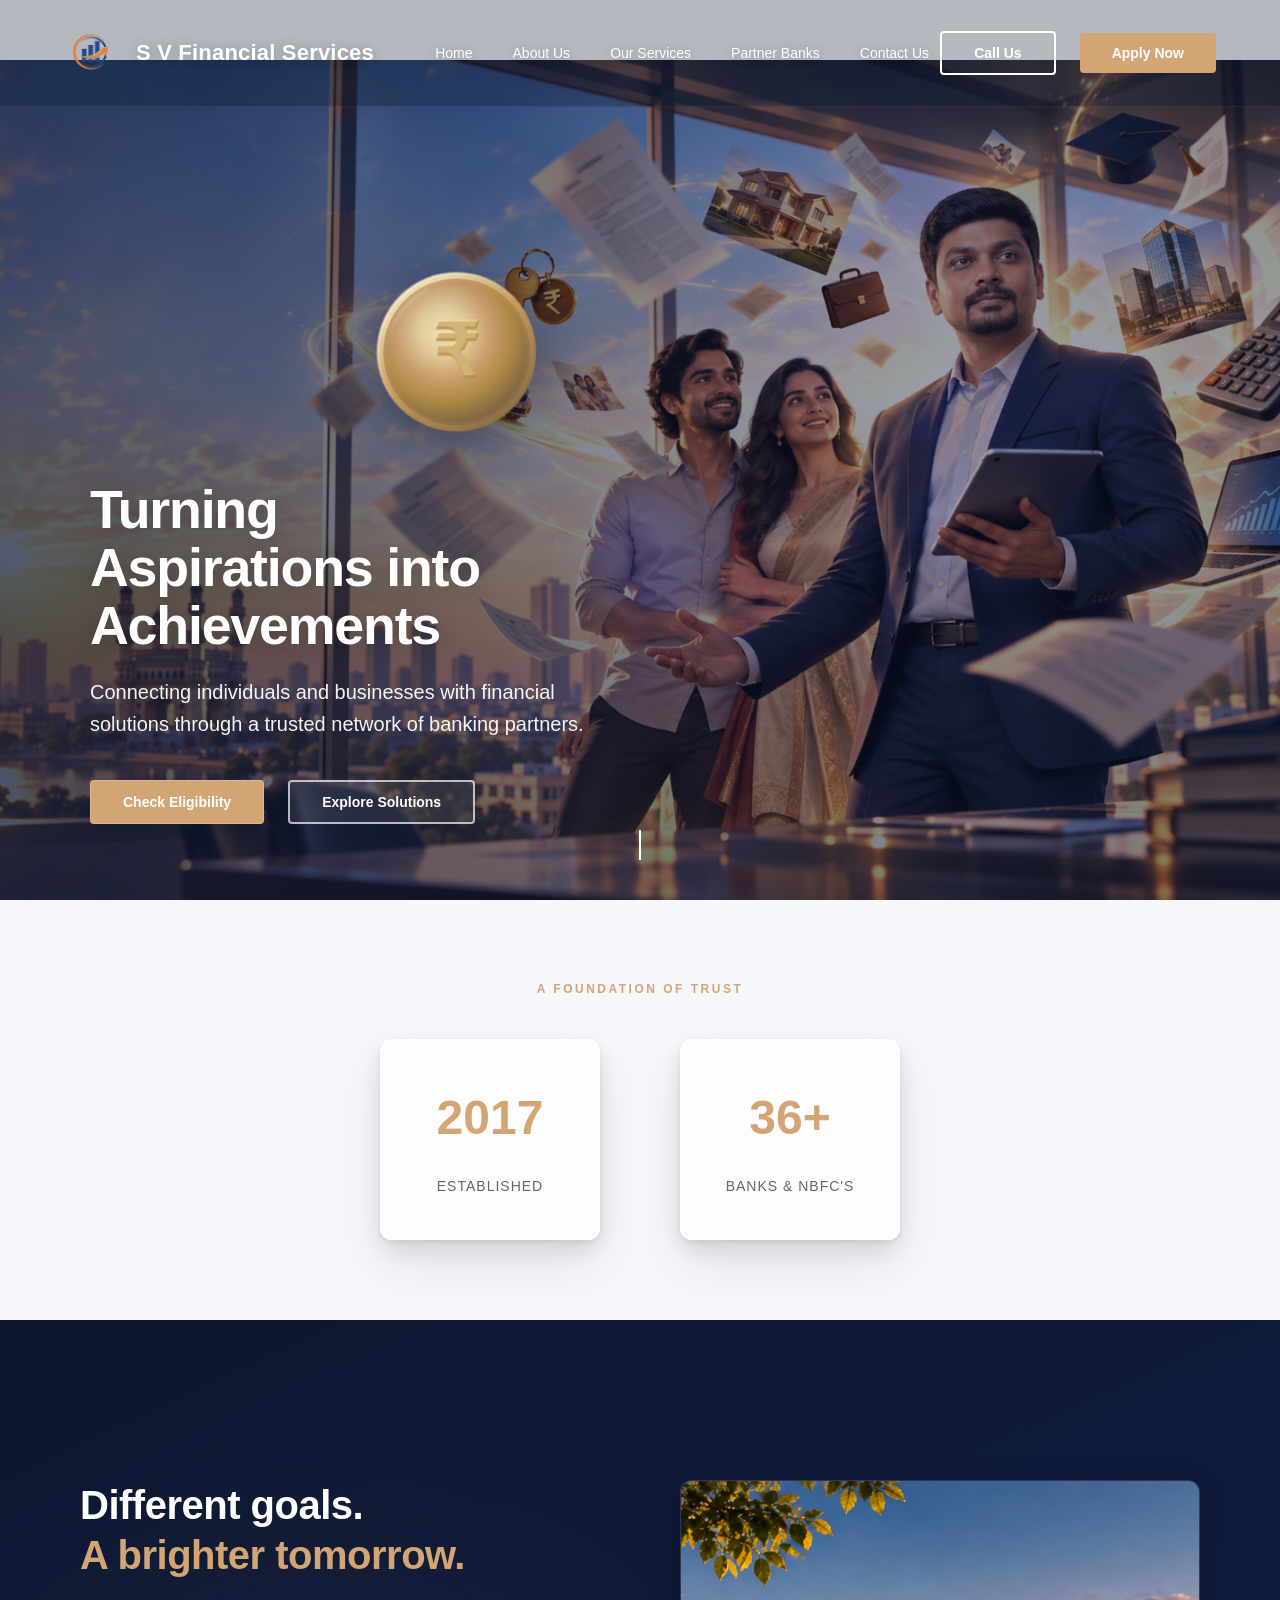
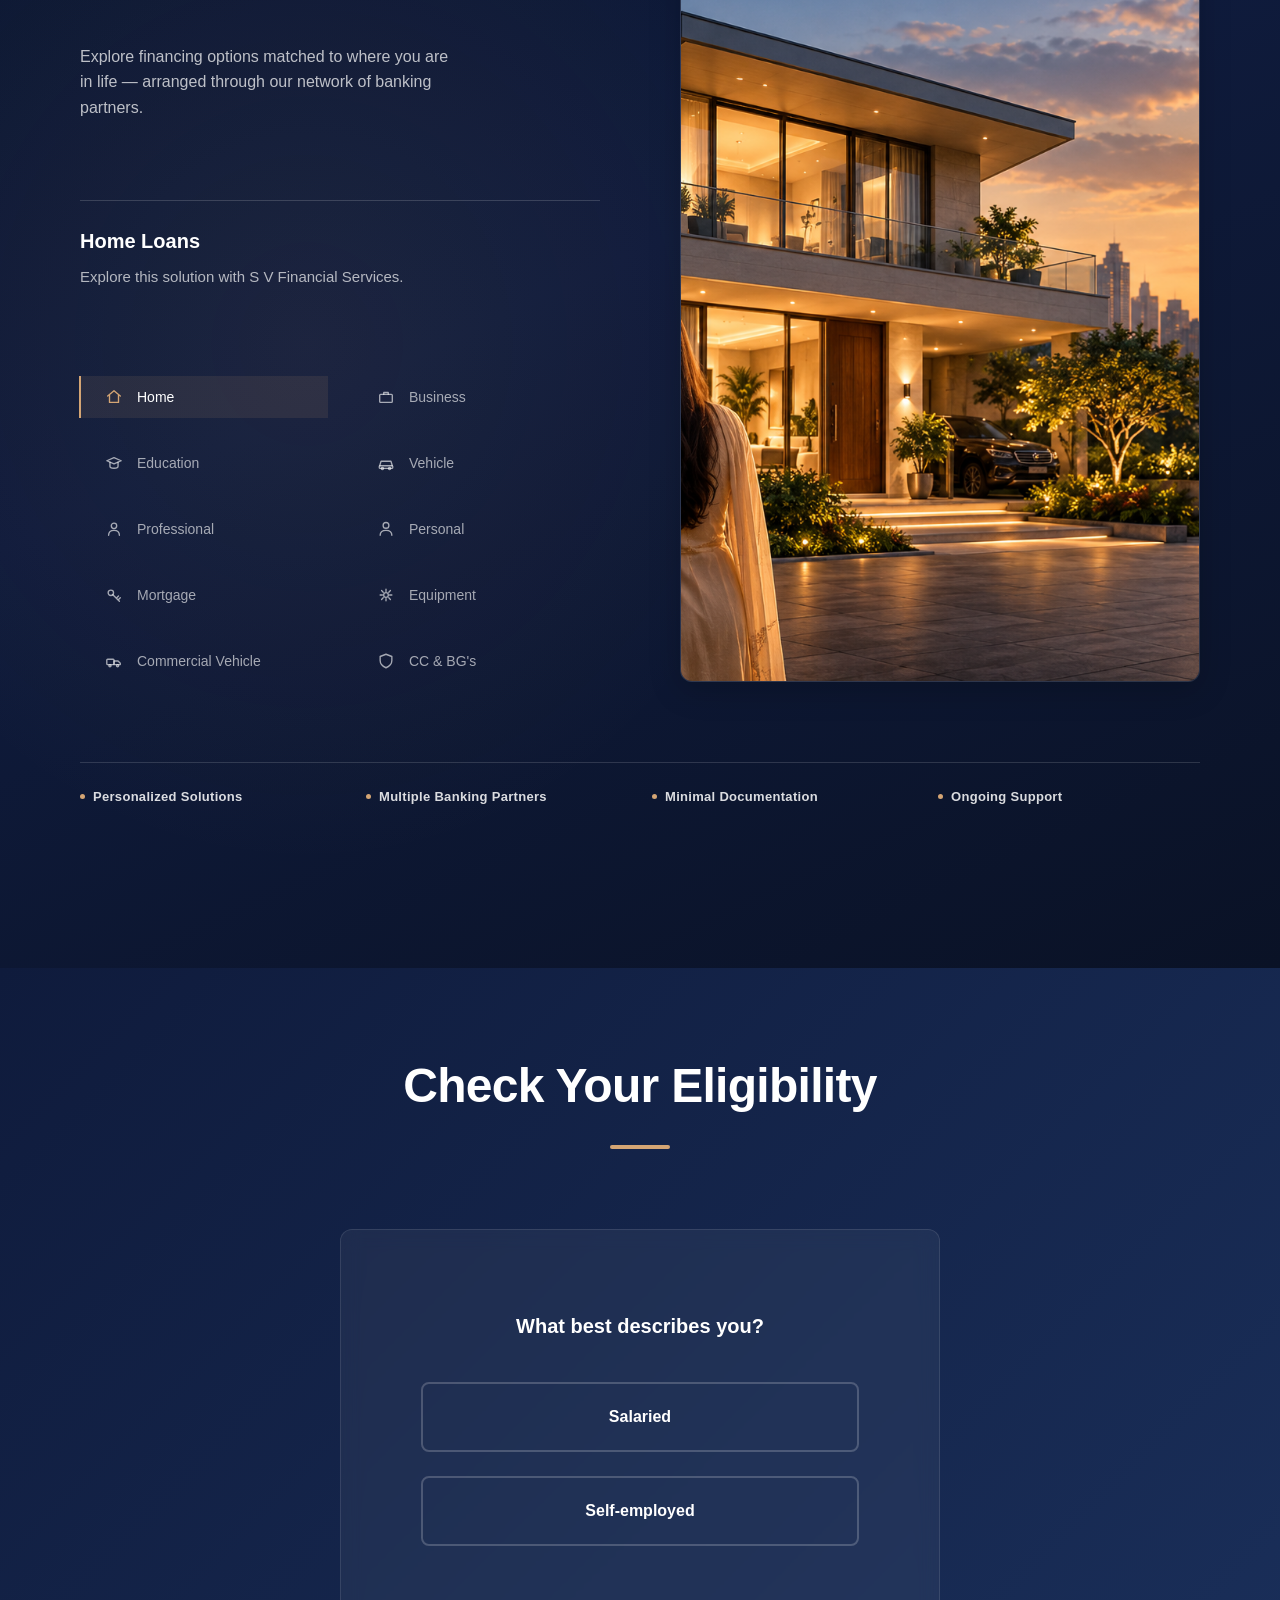
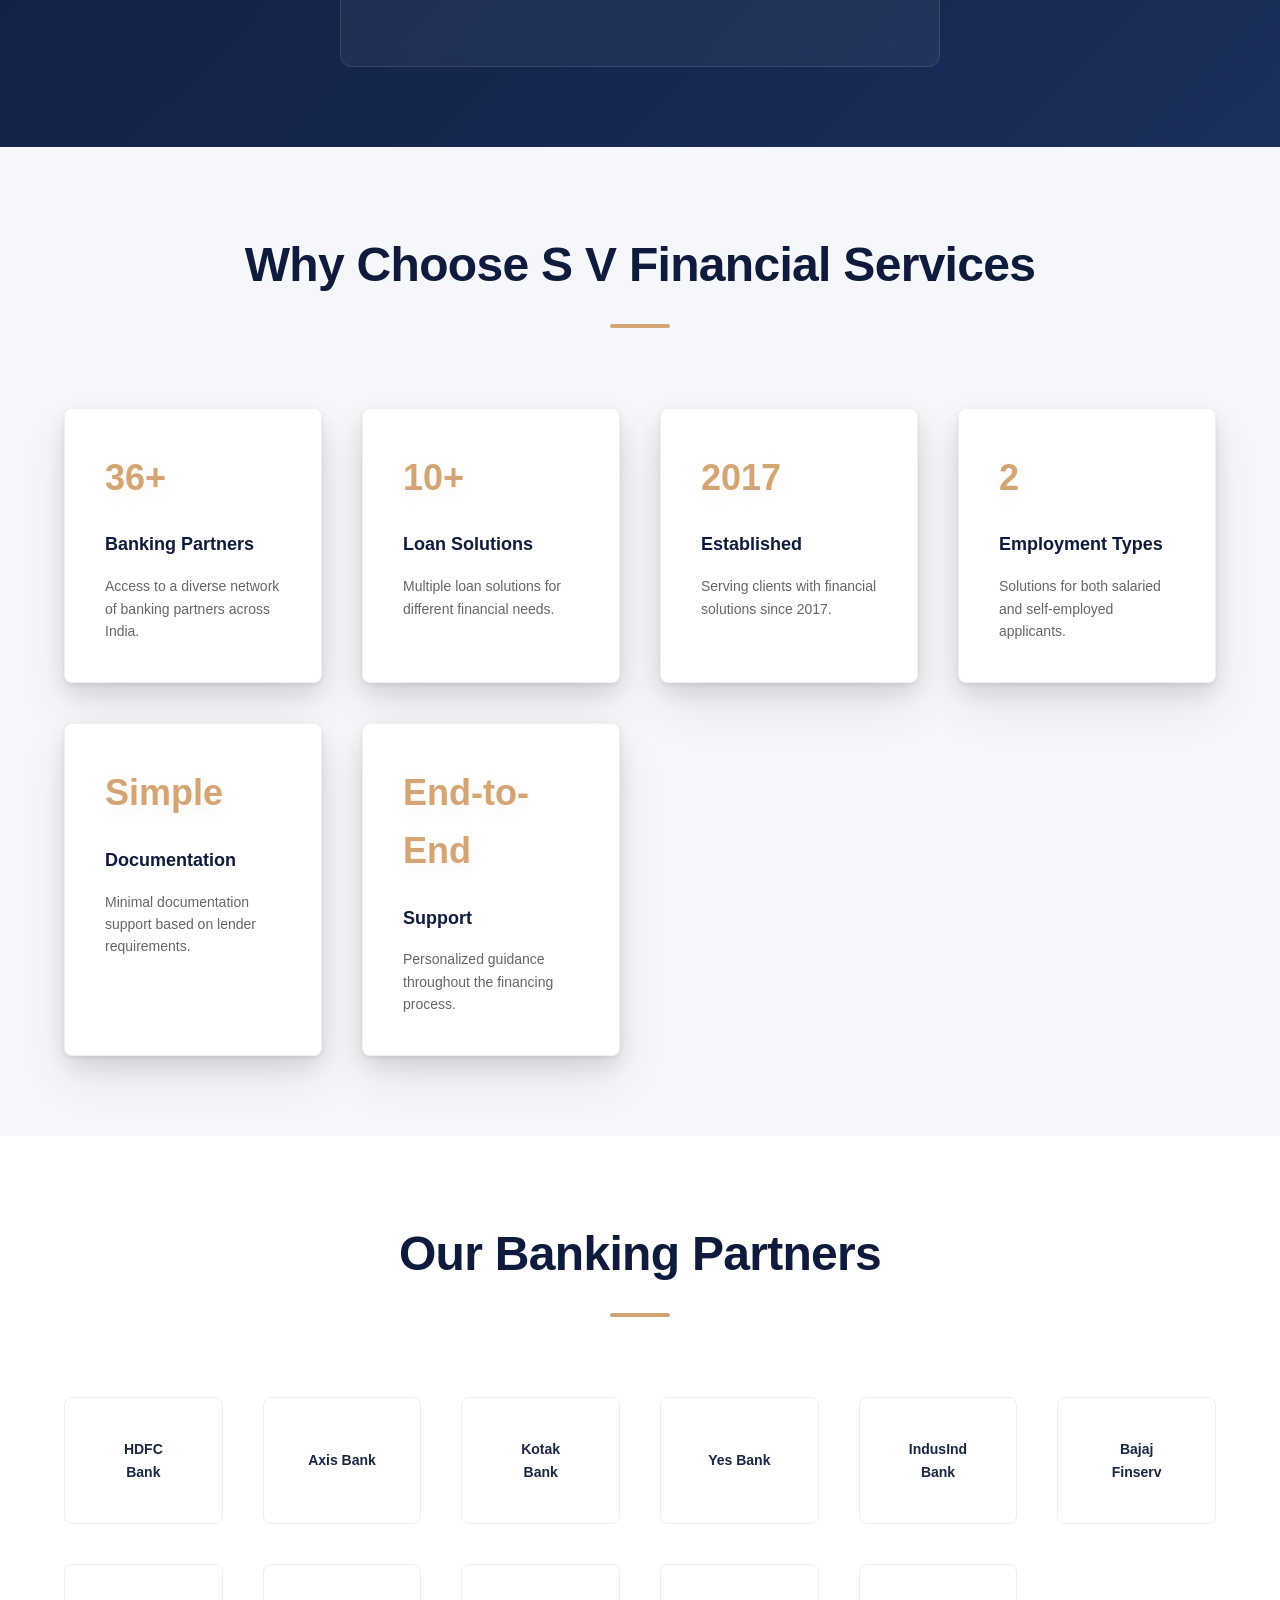
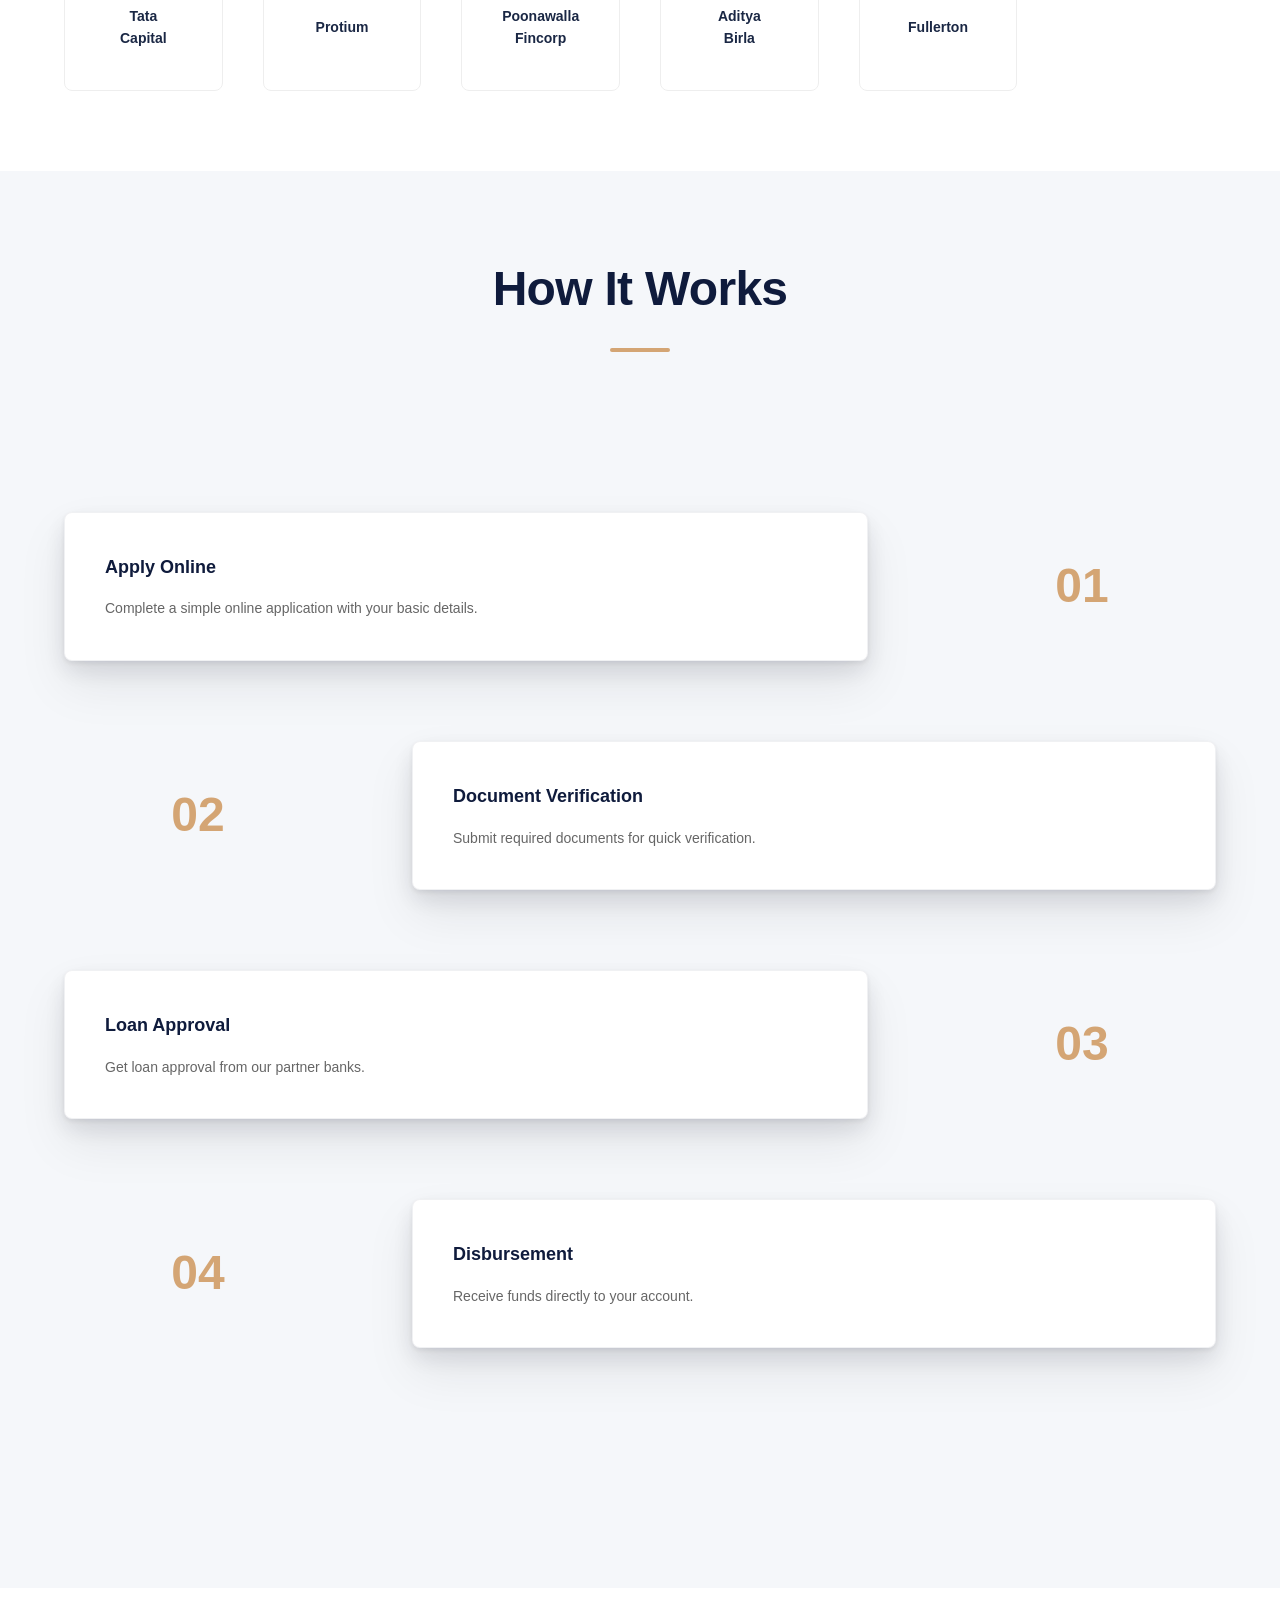
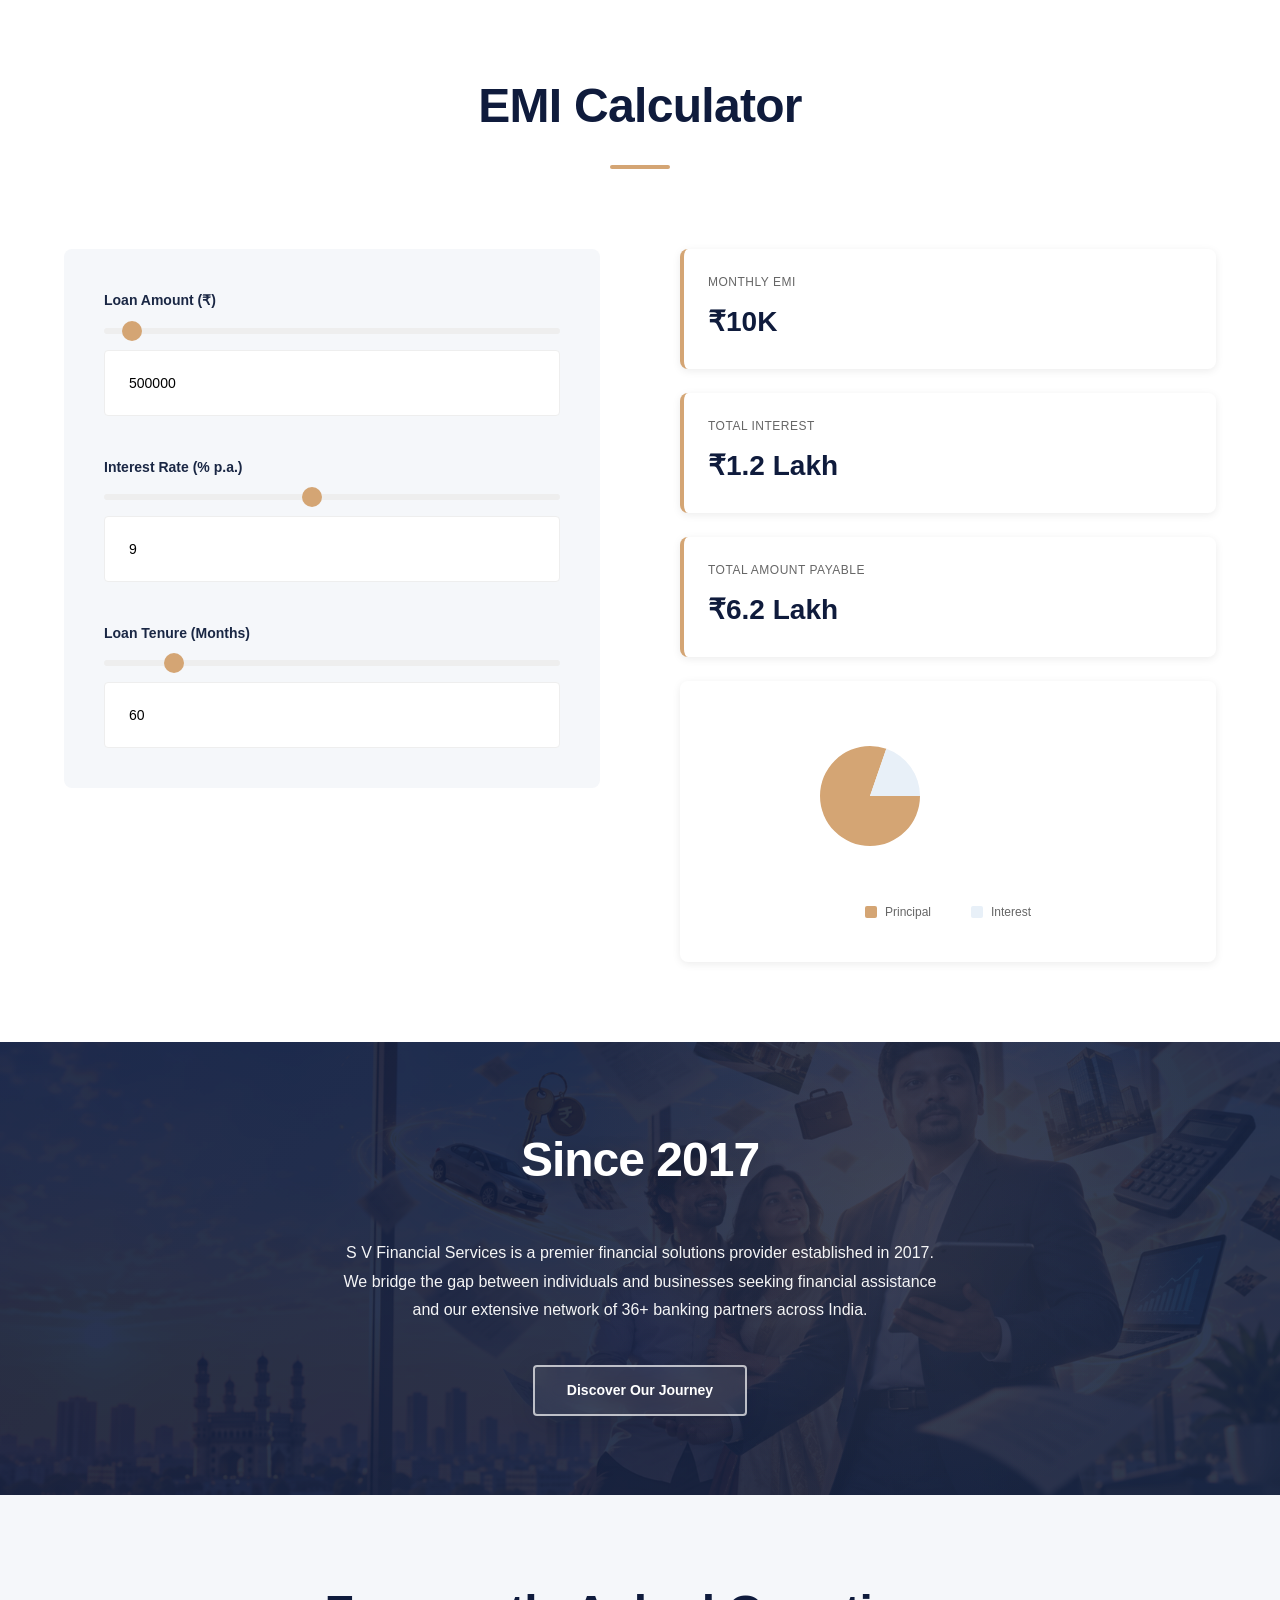
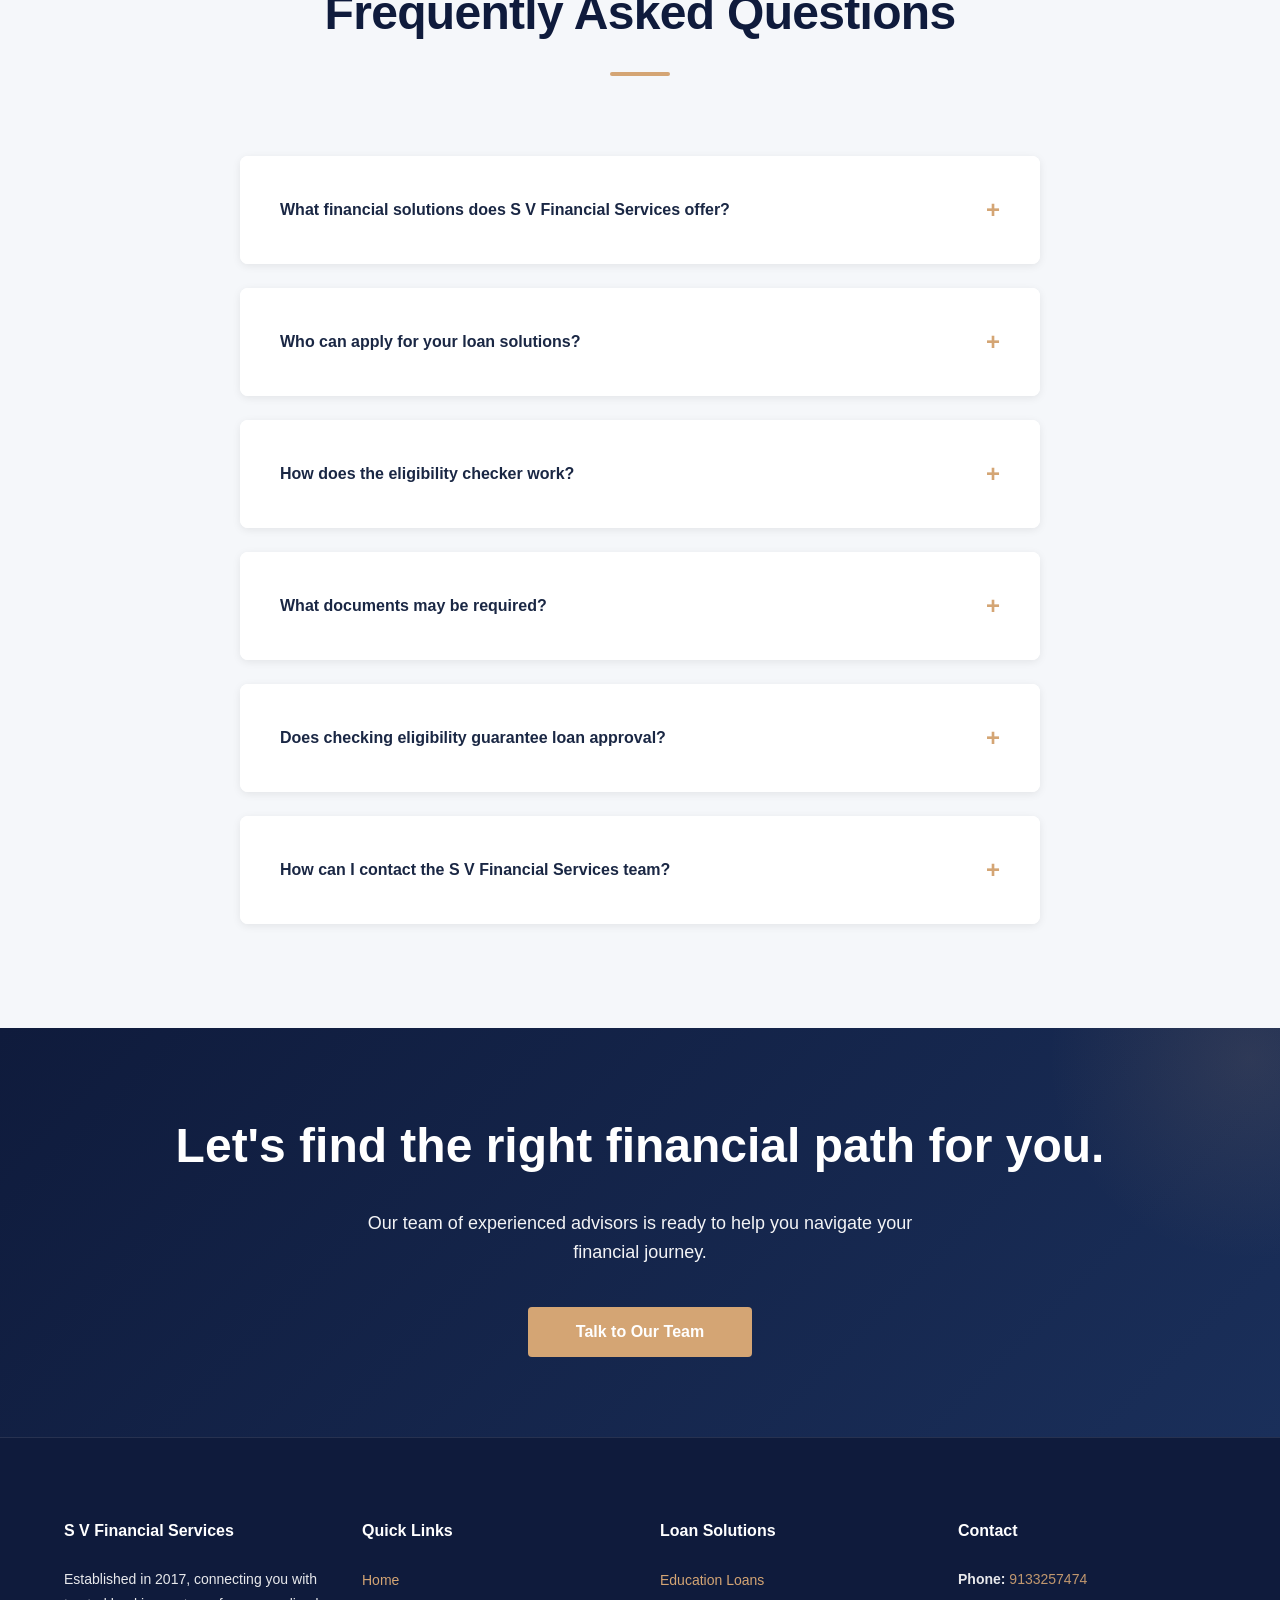
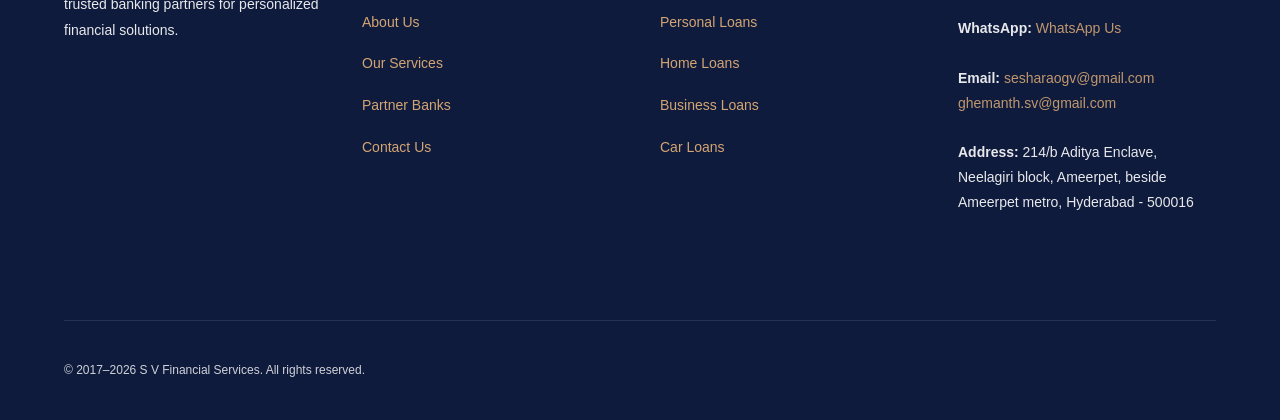
==== index.html @ e2f90a05 "Initial website deployment" ====
<!DOCTYPE html>
<html lang="en">
<head>
    <meta charset="UTF-8">
    <meta name="viewport" content="width=device-width, initial-scale=1.0">
    <meta name="description" content="S V Financial Services - Connecting you with trusted banking partners for personalized financial solutions since 2017.">
    <meta name="theme-color" content="#0F1B3C">
    
    <!-- Open Graph -->
    <meta property="og:title" content="S V Financial Services">
    <meta property="og:description" content="Connecting you with trusted banking partners for personalized financial solutions.">
    <meta property="og:type" content="website">
    
    <title>S V Financial Services - Premium Financial Solutions</title>
    <link rel="stylesheet" href="style.css">
</head>
<body>
    <!-- PERSISTENT ₹ COIN — single reusable signature visual, travels via JS across the whole page -->
    <div class="persistent-rupee" id="persistentRupee" aria-hidden="true">
        <div class="persistent-rupee__spin">
            <svg class="persistent-rupee__svg" viewBox="0 0 200 200" xmlns="http://www.w3.org/2000/svg">
                <defs>
                    <!-- Premium natural gold gradients -->
                    <radialGradient id="rupeeGoldBase" cx="40%" cy="35%" r="65%">
                        <stop offset="0%" stop-color="#F9E4B7"/>
                        <stop offset="25%" stop-color="#E8D4A0"/>
                        <stop offset="50%" stop-color="#D4A574"/>
                        <stop offset="75%" stop-color="#B8914A"/>
                        <stop offset="100%" stop-color="#8B6F47"/>
                    </radialGradient>
                    
                    <!-- Rim gradient for 3D depth -->
                    <radialGradient id="rupeeRim" cx="35%" cy="30%" r="75%">
                        <stop offset="0%" stop-color="#FFF4D6"/>
                        <stop offset="40%" stop-color="#E8D4A0"/>
                        <stop offset="70%" stop-color="#C99C5E"/>
                        <stop offset="100%" stop-color="#8B6F47"/>
                    </radialGradient>
                    
                    <!-- Beveled edge highlight -->
                    <linearGradient id="rupeeBevel" x1="20%" y1="10%" x2="60%" y2="55%">
                        <stop offset="0%" stop-color="#FFFBF0" stop-opacity="0.75"/>
                        <stop offset="50%" stop-color="#FFFFFF" stop-opacity="0.35"/>
                        <stop offset="100%" stop-color="#FFFFFF" stop-opacity="0"/>
                    </linearGradient>
                    
                    <!-- Subtle engraved texture -->
                    <pattern id="rupeeTexture" x="0" y="0" width="20" height="20" patternUnits="userSpaceOnUse">
                        <circle cx="10" cy="10" r="1.5" fill="#D4A574" opacity="0.08"/>
                    </pattern>
                    
                    <!-- Shadow gradient for depth -->
                    <radialGradient id="rupeeInnerShadow" cx="50%" cy="50%" r="70%">
                        <stop offset="0%" stop-color="#000000" stop-opacity="0"/>
                        <stop offset="80%" stop-color="#000000" stop-opacity="0.08"/>
                        <stop offset="100%" stop-color="#000000" stop-opacity="0.15"/>
                    </radialGradient>
                </defs>
                
                <!-- Outer rim with bevel -->
                <circle cx="100" cy="100" r="96" fill="url(#rupeeRim)"/>
                
                <!-- Beveled edge highlight -->
                <circle cx="100" cy="100" r="95" fill="none" stroke="url(#rupeeBevel)" stroke-width="4" stroke-linecap="round" opacity="0.6"/>
                
                <!-- Main coin face - premium gold -->
                <circle cx="100" cy="100" r="88" fill="url(#rupeeGoldBase)"/>
                
                <!-- Engraved texture pattern -->
                <circle cx="100" cy="100" r="88" fill="url(#rupeeTexture)"/>
                
                <!-- Inner shadow for depth -->
                <circle cx="100" cy="100" r="88" fill="url(#rupeeInnerShadow)"/>
                
                <!-- Rim accent line -->
                <circle cx="100" cy="100" r="88" fill="none" stroke="#8B6F47" stroke-width="0.8" stroke-opacity="0.6"/>
                <circle cx="100" cy="100" r="86" fill="none" stroke="#F9E4B7" stroke-width="0.5" stroke-opacity="0.4"/>
                
                <!-- Cinematic rim reflection -->
                <path d="M 20 80 A 85 85 0 0 1 65 25" fill="none" stroke="url(#rupeeBevel)" stroke-width="5" stroke-linecap="round" opacity="0.5"/>
                
                <!-- ₹ symbol - embossed effect -->
                <g>
                    <!-- Shadow behind symbol -->
                    <text x="100" y="132" text-anchor="middle" font-family="Georgia, 'Times New Roman', serif" font-size="88" font-weight="700" fill="#8B6F47" fill-opacity="0.3" text-shadow="2px 2px 4px rgba(0,0,0,0.2)">₹</text>
                    <!-- Main symbol -->
                    <text x="100" y="130" text-anchor="middle" font-family="Georgia, 'Times New Roman', serif" font-size="88" font-weight="700" fill="#B8914A" fill-opacity="0.95" text-shadow="1px 1px 2px rgba(0,0,0,0.15)">₹</text>
                    <!-- Highlight on symbol -->
                    <text x="99" y="128" text-anchor="middle" font-family="Georgia, 'Times New Roman', serif" font-size="88" font-weight="700" fill="#F9E4B7" fill-opacity="0.4">₹</text>
                </g>
            </svg>
        </div>
    </div>

    <!-- HEADER & NAVIGATION -->
    <header class="header" id="header">
        <div class="header-container">
            <div class="logo">
                <img src="assets/LOGO.png" alt="S V Financial Services">
                <span class="logo-name">S V Financial Services</span>
            </div>
            
            <nav class="nav-desktop" id="navDesktop">
                <a href="#home" class="nav-link">Home</a>
                <a href="about.html" class="nav-link">About Us</a>
                <a href="#services" class="nav-link">Our Services</a>
                <a href="#partners" class="nav-link">Partner Banks</a>
                <a href="#contact-cta" class="nav-link">Contact Us</a>
            </nav>
            
            <div class="header-actions">
                <button class="btn-call" id="callBtn">Call Us</button>
                <button class="btn-primary" id="applyBtnHeader">Apply Now</button>
            </div>
            
            <button class="mobile-menu-btn" id="mobileMenuBtn">
                <span></span>
                <span></span>
                <span></span>
            </button>
        </div>
    </header>

    <!-- MOBILE MENU -->
    <nav class="mobile-menu" id="mobileMenu">
        <div class="mobile-menu-content">
            <button class="close-menu-btn" id="closeMenuBtn">×</button>
            <a href="#home" class="mobile-menu-link">Home</a>
            <a href="about.html" class="mobile-menu-link">About Us</a>
            <a href="#services" class="mobile-menu-link">Our Services</a>
            <a href="#partners" class="mobile-menu-link">Partner Banks</a>
            <a href="#contact-cta" class="mobile-menu-link">Contact Us</a>
            <a href="tel:9133257474" class="mobile-menu-link">Call Us</a>
            <button class="btn-primary full-width" id="applyBtnMobile">Apply Now</button>
        </div>
    </nav>

    <main>
        <!-- SECTION 01: CINEMATIC HERO -->
        <section class="hero hero--parallax" id="home">
            <video class="hero-video" autoplay muted loop playsinline poster="assets/hero.png">
                <source src="assets/hero-video.mp4" type="video/mp4">
                Your browser does not support the video tag.
            </video>
            
            <img src="assets/hero.png" alt="Hero Background" class="hero-fallback">
            
            <div class="hero-content">
               <h1 class="hero-title hero-title--refined">
    Turning<br>
    Aspirations into<br>
    Achievements
</h1>
                <p class="hero-subtitle">
                    Connecting individuals and businesses with financial solutions through a trusted network of banking partners.
                </p>
                <div class="hero-ctas">
                    <button class="btn-primary btn-primary--glass" id="checkEligibilityHero">Check Eligibility</button>
                    <button class="btn-secondary btn-secondary--glass" id="exploreSolutions">Explore Solutions</button>
                </div>
            </div>
            
            <div class="scroll-indicator">
                <span></span>
            </div>
        </section>

        <!-- SECTION 02: TRUST / KEY NUMBERS -->
        <section class="trust-section" id="trust">
            <div class="container">
                <p class="trust-eyebrow">A Foundation of Trust</p>
                <div class="trust-grid" id="trustGrid">
                    <!-- Populated by JavaScript -->
                </div>
            </div>
        </section>

        <!-- SECTION 03: LOAN SOLUTIONS -->
        <section class="loan-solutions loan-solutions--cinematic" id="services">

            <div class="loan-solutions__backdrop" aria-hidden="true"></div>

            <div class="loan-solutions__glass">
                <div class="container loan-solutions__inner">

                    <!-- LEFT COLUMN: Content & Navigation -->
                    <div class="loan-solutions__content-column">
                        <div class="loan-solutions__intro">
                            <h2 class="loan-solutions__heading">
                                Different goals.<br>
                                <span>A brighter tomorrow.</span>
                            </h2>
                            <p class="loan-solutions__subtext">
                                Explore financing options matched to where you are in life —
                                arranged through our network of banking partners.
                            </p>

                            <div class="loan-content" id="loanContent">
                                <!-- Selected loan name + description populated by JavaScript -->
                            </div>
                        </div>

                        <nav class="loan-nav" id="loanNav" aria-label="Loan categories">
                            <!-- Category items populated by JavaScript -->
                        </nav>
                    </div>

                    <!-- RIGHT COLUMN: Loan Image -->
                    <div class="loan-solutions__image-column">
                        <div class="loan-solutions__visual" id="loanVisualContainer">
                            <img class="loan-solutions__image" id="loanImage" src="assets/loans/Home loan.png" alt="Loan Solution" loading="lazy">
                        </div>
                    </div>

                    <div class="loan-strip" id="loanStrip">
                        <!-- Supporting strip items populated by JavaScript -->
                    </div>

                </div>
            </div>
        </section>

        <!-- SECTION 04: LOAN ELIGIBILITY CHECKER -->
        <section class="eligibility-section" id="eligibility">
            <div class="container">
                <h2 class="section-title section-title--refined">Check Your Eligibility</h2>
                
                <div class="eligibility-container" id="eligibilityContainer">
                    <!-- Eligibility form populated by JavaScript -->
                </div>
            </div>
        </section>

        <!-- SECTION 05: WHY CHOOSE US -->
        <section class="why-choose-us" id="why-us">
            <div class="container">
                <h2 class="section-title section-title--refined">Why Choose S V Financial Services</h2>
                
                <div class="features-grid" id="featuresGrid">
                    <!-- Features populated by JavaScript -->
                </div>
            </div>
        </section>

        <!-- SECTION 06: BANKING PARTNERS -->
        <section class="banking-partners" id="partners">
            <div class="container">
                <h2 class="section-title section-title--refined">Our Banking Partners</h2>
                
                <div class="partners-grid" id="partnersGrid">
                    <!-- Partners populated by JavaScript -->
                </div>
            </div>
        </section>

        <!-- SECTION 07: HOW IT WORKS -->
        <section class="how-it-works" id="how-it-works">
            <div class="container">
                <h2 class="section-title section-title--refined">How It Works</h2>
                
                <div class="timeline" id="timeline">
                    <!-- Timeline populated by JavaScript -->
                </div>
            </div>
        </section>

        <!-- SECTION 08: EMI CALCULATOR -->
        <section class="emi-calculator" id="emi-calculator">
            <div class="container">
                <h2 class="section-title section-title--refined">EMI Calculator</h2>
                
                <div class="calculator-container">
                    <div class="calculator-inputs">
                        <div class="input-group">
                            <label for="loanAmount">Loan Amount (₹)</label>
                            <input type="range" id="loanAmountSlider" min="100000" max="10000000" step="100000" value="500000">
                            <input type="number" id="loanAmountInput" min="100000" value="500000">
                        </div>
                        
                        <div class="input-group">
                            <label for="interestRate">Interest Rate (% p.a.)</label>
                            <input type="range" id="interestRateSlider" min="4" max="15" step="0.1" value="9">
                            <input type="number" id="interestRateInput" min="4" max="15" step="0.1" value="9">
                        </div>
                        
                        <div class="input-group">
                            <label for="loanTenure">Loan Tenure (Months)</label>
                            <input type="range" id="loanTenureSlider" min="12" max="360" step="1" value="60">
                            <input type="number" id="loanTenureInput" min="12" value="60">
                        </div>
                    </div>
                    
                    <div class="calculator-results">
                        <div class="result-item">
                            <span class="result-label">Monthly EMI</span>
                            <span class="result-value" id="monthlyEmi">₹10,000</span>
                        </div>
                        
                        <div class="result-item">
                            <span class="result-label">Total Interest</span>
                            <span class="result-value" id="totalInterest">₹1,00,000</span>
                        </div>
                        
                        <div class="result-item">
                            <span class="result-label">Total Amount Payable</span>
                            <span class="result-value" id="totalPayable">₹6,00,000</span>
                        </div>
                        
                        <div class="chart-container" id="chartContainer">
                            <canvas id="emiChart"></canvas>
                            <div class="chart-legend">
                                <span class="legend-principal">Principal</span>
                                <span class="legend-interest">Interest</span>
                            </div>
                        </div>
                    </div>
                </div>
            </div>
        </section>

        <!-- SECTION 09: ABOUT PREVIEW -->
        <section class="about-preview about-preview--parallax" id="about-preview">
            <div class="about-preview-content">
                <h2 class="about-preview-title about-preview-title--refined">Since 2017</h2>
                <p class="about-preview-text">
                    S V Financial Services is a premier financial solutions provider established in 2017. 
                    We bridge the gap between individuals and businesses seeking financial assistance 
                    and our extensive network of 36+ banking partners across India.
                </p>
                <a href="about.html" class="btn-secondary btn-secondary--glass">Discover Our Journey</a>
            </div>
        </section>

        <!-- SECTION 10: FAQ -->
        <section class="faq-section" id="faq">
            <div class="container">
                <h2 class="section-title section-title--refined">Frequently Asked Questions</h2>
                
                <div class="faq-container" id="faqContainer">
                    <!-- FAQs populated by JavaScript -->
                </div>
            </div>
        </section>

        <!-- SECTION 11: FINAL CTA -->
        <section class="final-cta contact-cta-section--refined" id="contact-cta">
            <div class="container">
                <h2>Let's find the right financial path for you.</h2>
                <p>Our team of experienced advisors is ready to help you navigate your financial journey.</p>
                <button class="btn-primary btn-large" id="contactTeamBtn">Talk to Our Team</button>
            </div>
        </section>

        <!-- SECTION 12: FOOTER -->
        <footer class="footer">
            <div class="container">
                <div class="footer-grid">
                    <div class="footer-column">
                        <h3>S V Financial Services</h3>
                        <p>Established in 2017, connecting you with trusted banking partners for personalized financial solutions.</p>
                    </div>
                    
                    <div class="footer-column">
                        <h4>Quick Links</h4>
                        <ul>
                            <li><a href="#home">Home</a></li>
                            <li><a href="about.html">About Us</a></li>
                            <li><a href="#services">Our Services</a></li>
                            <li><a href="#partners">Partner Banks</a></li>
                            <li><a href="#contact-cta">Contact Us</a></li>
                        </ul>
                    </div>
                    
                    <div class="footer-column">
                        <h4>Loan Solutions</h4>
                        <ul>
                            <li><a href="#services">Education Loans</a></li>
                            <li><a href="#services">Personal Loans</a></li>
                            <li><a href="#services">Home Loans</a></li>
                            <li><a href="#services">Business Loans</a></li>
                            <li><a href="#services">Car Loans</a></li>
                        </ul>
                    </div>
                    
                    <div class="footer-column">
                        <h4>Contact</h4>
                        <p><strong>Phone:</strong> <a href="tel:9133257474">9133257474</a></p>
                        <p><strong>WhatsApp:</strong> <a href="https://wa.me/919133257474">WhatsApp Us</a></p>
                        <p><strong>Email:</strong> <a href="mailto:sesharaogv@gmail.com">sesharaogv@gmail.com</a><br><a href="mailto:ghemanth.sv@gmail.com">ghemanth.sv@gmail.com</a></p>
                        <p><strong>Address:</strong> 214/b Aditya Enclave, Neelagiri block, Ameerpet, beside Ameerpet metro, Hyderabad - 500016</p>
                    </div>
                </div>
                
                <div class="footer-bottom">
                    <p>&copy; 2017–<span id="year"></span> S V Financial Services. All rights reserved.</p>
                    <div class="footer-links">
                    </div>
                </div>
            </div>
        </footer>
    </main>

    <script src="script.js"></script>
</body>
</html>
---- style.css ----
/* ================================================================
   S V FINANCIAL SERVICES - PREMIUM STYLESHEET
   ================================================================ */

/* CSS VARIABLES */
:root {
    /* Primary Colors */
    --primary-navy: #0F1B3C;
    --primary-white: #FFFFFF;
    --accent-blue: #E8F0F8;
    --accent-gold: #D4A574;
    
    /* Text Colors */
    --text-dark: #1A2744;
    --text-light: #666666;
    --text-muted: #999999;
    
    /* Utility Colors */
    --bg-light: #F5F7FA;
    --border-light: #EEEEEE;
    --success: #10B981;
    --error: #EF4444;
    --info: #3B82F6;
    
    /* Shadows */
    --shadow-sm: 0 2px 8px rgba(0, 0, 0, 0.08);
    --shadow-md: 0 4px 16px rgba(0, 0, 0, 0.12);
    --shadow-lg: 0 8px 32px rgba(0, 0, 0, 0.16);
    
    /* Typography */
    --font-family: -apple-system, BlinkMacSystemFont, "Segoe UI", Roboto, sans-serif;
    --font-size-base: 16px;
    --line-height-base: 1.6;
    
    /* Spacing */
    --spacing-xs: 8px;
    --spacing-sm: 16px;
    --spacing-md: 24px;
    --spacing-lg: 40px;
    --spacing-xl: 80px;
    
    /* Animation */
    --transition-fast: 300ms ease;
    --transition-base: 400ms ease;
    --transition-slow: 600ms ease;
}

/* Respect reduced motion preference */
@media (prefers-reduced-motion: reduce) {
    * {
        animation-duration: 0.01ms !important;
        animation-iteration-count: 1 !important;
        transition-duration: 0.01ms !important;
    }
}

/* ================================================================
   GLOBAL STYLES
   ================================================================ */

* {
    margin: 0;
    padding: 0;
    box-sizing: border-box;
}

html {
    scroll-behavior: smooth;
}

body {
    font-family: var(--font-family);
    font-size: var(--font-size-base);
    line-height: var(--line-height-base);
    color: var(--text-dark);
    background-color: var(--primary-white);
    overflow-x: hidden;
}

.container {
    max-width: 1200px;
    margin: 0 auto;
    padding: 0 var(--spacing-md);
}

/* ================================================================
   PERSISTENT ₹ COIN — single signature visual, position/opacity/scale
   driven by JS via CSS custom properties. Never affects layout
   (fixed + transform/opacity only). Sits below header/nav/forms.
   ================================================================ */

.persistent-rupee {
    position: fixed;
    top: 0;
    left: 0;
    width: 150px;
    height: 150px;
    margin: -75px 0 0 -75px; /* centers the box on its JS-driven x/y point */
    z-index: 6;
    pointer-events: none;
    perspective: 700px;
    will-change: transform, opacity;
    transform: translate3d(
        calc(var(--rupee-x, 50) * 1vw),
        calc(var(--rupee-y, 50) * 1vh),
        0
    ) scale(var(--rupee-scale, 1));
    opacity: var(--rupee-opacity, 0);
    filter: drop-shadow(0 10px 26px rgba(5, 12, 28, 0.45));
    transition: opacity 300ms ease;
}

.persistent-rupee__spin {
    width: 100%;
    height: 100%;
    animation: rupeeSpin 16s linear infinite;
    transform-style: preserve-3d;
}

.persistent-rupee__svg {
    width: 100%;
    height: 100%;
    display: block;
}

.persistent-rupee.is-pulsing .persistent-rupee__spin {
    animation:
        rupeeSpin 16s linear infinite,
        rupeePulse 650ms ease-out;
}

@keyframes rupeeSpin {
    from { transform: rotateY(0deg); }
    to { transform: rotateY(360deg); }
}

@keyframes rupeePulse {
    0% { filter: brightness(1); }
    40% { filter: brightness(1.18); }
    100% { filter: brightness(1); }
}

@media (max-width: 768px) {
    .persistent-rupee {
        width: 96px;
        height: 96px;
        margin: -48px 0 0 -48px;
    }
}

@media (prefers-reduced-motion: reduce) {
    .persistent-rupee {
        transition: none;
    }
    .persistent-rupee__spin {
        animation: none;
    }
}

/* ================================================================
   HEADER & NAVIGATION
   ================================================================ */

.header {
    position: fixed;
    top: 0;
    left: 0;
    right: 0;
    z-index: 1000;
    transition: all var(--transition-base);
    background: transparent;
}

.header.scrolled {
    background: rgba(15, 27, 60, 0.95);
    backdrop-filter: blur(10px);
    box-shadow: var(--shadow-md);
}

.header-container {
    max-width: 1200px;
    margin: 0 auto;
    padding: var(--spacing-md);
    display: flex;
    align-items: center;
    justify-content: space-between;
}

.logo {
    display: flex;
    align-items: center;
    gap: 14px;
    flex: 0 0 auto;
    width: auto;
    min-width: 300px;
    position: relative;
    z-index: 10;
}

.logo img {
    height: 58px;
    width: 58px;
    object-fit: contain;
    display: block;
    transition: transform var(--transition-fast);
}

.logo img:hover {
    transform: scale(1.05);
}
.logo-name {
    display: block;
    color: #ffffff;
    font-size: 21px;
    font-weight: 600;
    line-height: 1.2;
    white-space: nowrap;
    letter-spacing: 0.2px;
    visibility: visible;
    opacity: 1;
}

.nav-desktop {
    display: flex;
    gap: var(--spacing-lg);
    align-items: center;
}

.nav-link {
    color: var(--primary-white);
    text-decoration: none;
    font-size: 14px;
    font-weight: 500;
    position: relative;
    transition: color var(--transition-fast);
}

.nav-link::after {
    content: '';
    position: absolute;
    bottom: -4px;
    left: 0;
    width: 0;
    height: 2px;
    background: var(--accent-gold);
    transition: width var(--transition-base);
}

.nav-link:hover::after,
.nav-link.active::after {
    width: 100%;
}

.header-actions {
    display: flex;
    gap: var(--spacing-md);
    align-items: center;
}

.mobile-menu-btn {
    display: none;
    flex-direction: column;
    background: none;
    border: none;
    cursor: pointer;
    gap: 6px;
}

.mobile-menu-btn span {
    width: 24px;
    height: 2px;
    background: var(--primary-white);
    transition: all var(--transition-fast);
    display: block;
}

/* Mobile Menu */
.mobile-menu {
    display: none;
    position: fixed;
    top: 0;
    left: 0;
    right: 0;
    bottom: 0;
    background: var(--primary-navy);
    z-index: 999;
    flex-direction: column;
    padding: 80px var(--spacing-md) var(--spacing-md);
}

.mobile-menu.active {
    display: flex;
}

.mobile-menu-content {
    display: flex;
    flex-direction: column;
    gap: var(--spacing-md);
}

.close-menu-btn {
    position: absolute;
    top: 20px;
    right: 20px;
    background: none;
    border: none;
    color: var(--primary-white);
    font-size: 32px;
    cursor: pointer;
}

.mobile-menu-link {
    color: var(--primary-white);
    text-decoration: none;
    padding: var(--spacing-md) 0;
    border-bottom: 1px solid rgba(255, 255, 255, 0.1);
    transition: color var(--transition-fast);
}

.mobile-menu-link:hover {
    color: var(--accent-gold);
}

.full-width {
    width: 100%;
    margin-top: var(--spacing-md);
}

/* ================================================================
   BUTTONS
   ================================================================ */

.btn-primary,
.btn-secondary,
.btn-call {
    padding: 12px 32px;
    border: none;
    border-radius: 4px;
    font-size: 14px;
    font-weight: 600;
    cursor: pointer;
    transition: all var(--transition-fast);
    font-family: var(--font-family);
    text-decoration: none;
    display: inline-block;
    text-align: center;
}

.btn-primary {
    background: var(--accent-gold);
    color: var(--primary-white);
}

.btn-primary:hover {
    background: #c29463;
    transform: translateY(-2px);
    box-shadow: var(--shadow-md);
}

.btn-primary:active {
    transform: translateY(0);
}

.btn-secondary {
    background: transparent;
    color: var(--primary-white);
    border: 2px solid var(--primary-white);
}

.btn-secondary:hover {
    background: var(--primary-white);
    color: var(--primary-navy);
    transform: translateY(-2px);
}

.btn-call {
    background: transparent;
    color: var(--primary-white);
    border: 2px solid var(--primary-white);
}

.btn-call:hover {
    background: var(--primary-white);
    color: var(--primary-navy);
}

.header.scrolled .btn-call {
    background: transparent;
}

.btn-large {
    padding: 16px 48px;
    font-size: 16px;
}

/* ================================================================
   SECTION 01: CINEMATIC HERO
   ================================================================ */

.hero {
    position: relative;
    height: calc(100vh - 60px);
    min-height: 650px;
    display: flex;
    align-items: center;
    justify-content: center;
    overflow: hidden;
    margin-top: 60px;
}

.hero-video {
    position: absolute;
    top: 0;
    left: 0;
    width: 100%;
    height: 100%;
    object-fit: cover;
    z-index: 0;
}

.hero-fallback {
    position: absolute;
    top: 0;
    left: 0;
    width: 100%;
    height: 100%;
    object-fit: cover;
    z-index: -1;
}


.hero::before {
    content: '';
    position: absolute;
    top: 0;
    left: 0;
    right: 0;
    bottom: 0;
    background: rgba(15, 27, 60, 0.4);
    z-index: 1;
}
.hero-content {
    position: absolute;
    left: 7%;
    top: 50%;
    transform: translateY(-50%);
    z-index: 8;
    text-align: left;
    color: var(--primary-white);
    width: 500px;
    max-width: 40%;
    animation: fadeInUp 800ms ease-out forwards;
    animation-delay: 200ms;
}

.hero-title {
    font-size: clamp(42px, 4.2vw, 62px);
    line-height: 1.08;
    font-weight: 700;
    margin-bottom: 22px;
    letter-spacing: -1.5px;
    color: var(--primary-white);
}
.hero-highlight {
    color: var(--primary-white);
    position: relative;
}
.hero-subtitle {
    font-size: 20px;
    font-weight: 400;
    line-height: 1.6;
    margin-bottom: var(--spacing-lg);
    opacity: 0.95;
}

.hero-ctas {
    display: flex;
    gap: var(--spacing-md);
    justify-content: center;
    flex-wrap: wrap;
}

.scroll-indicator {
    position: absolute;
    bottom: 40px;
    left: 50%;
    transform: translateX(-50%);
    z-index: 2;
    animation: bounce 2s infinite;
}

.scroll-indicator span {
    display: block;
    width: 2px;
    height: 30px;
    background: var(--primary-white);
    margin: 0 auto;
}

@keyframes fadeInUp {
    from {
        opacity: 0;
        transform: translateY(30px);
    }
    to {
        opacity: 1;
        transform: translateY(0);
    }
}

@keyframes bounce {
    0%, 100% {
        transform: translateX(-50%) translateY(0);
    }
    50% {
        transform: translateX(-50%) translateY(-10px);
    }
}

/* ================================================================
   SECTION 02: TRUST / KEY NUMBERS
   ================================================================ */

.trust-section {
    padding: var(--spacing-xl) 0;
    background: var(--bg-light);
}

.trust-grid {
    position: relative;
    z-index: 8;
    display: grid;
    grid-template-columns: repeat(auto-fit, minmax(200px, 1fr));
    gap: var(--spacing-lg);
}

.trust-card {
    text-align: center;
    padding: var(--spacing-lg);
    background: var(--primary-white);
    border-radius: 8px;
    box-shadow: var(--shadow-sm);
    transition: transform var(--transition-base), box-shadow var(--transition-base);
    opacity: 0;
    animation: fadeInUp 600ms ease-out forwards;
}

.trust-card:nth-child(1) { animation-delay: 0ms; }
.trust-card:nth-child(2) { animation-delay: 100ms; }
.trust-card:nth-child(3) { animation-delay: 200ms; }
.trust-card:nth-child(4) { animation-delay: 300ms; }

.trust-card:hover {
    transform: translateY(-8px);
    box-shadow: var(--shadow-lg);
}

.trust-value {
    font-size: 48px;
    font-weight: 700;
    color: var(--accent-gold);
    margin-bottom: var(--spacing-sm);
    display: block;
}

.trust-label {
    font-size: 14px;
    color: var(--text-light);
    font-weight: 500;
    text-transform: uppercase;
    letter-spacing: 1px;
}

/* ----------------------------------------------------------------
   TRUST SECTION — REFINED REDESIGN (2 key facts only)
   Scoped to #trustGrid / .trust-card--refined so the base trust
   rules above stay untouched. No perspective/rotate/3D transforms.
   Relies on --glass-white / --glass-blur / --depth-shadow(-hover)
   variables already defined in :root further down this file.
   ---------------------------------------------------------------- */

.trust-eyebrow {
    text-align: center;
    font-size: 12px;
    font-weight: 600;
    letter-spacing: 2.5px;
    text-transform: uppercase;
    color: var(--accent-gold);
    margin: 0 0 var(--spacing-lg);
}

#trustGrid {
    display: grid;
    grid-template-columns: repeat(2, minmax(160px, 220px));
    justify-content: center;
    align-items: stretch;
    gap: var(--spacing-xl);
    max-width: 560px;
    margin: 0 auto;
}

.trust-card.trust-card--refined {
    position: relative;
    overflow: hidden;
    text-align: center;
    padding: var(--spacing-lg) var(--spacing-md);
    background: var(--glass-white);
    border: 1px solid rgba(255, 255, 255, 0.86);
    border-radius: 12px;
    backdrop-filter: blur(var(--glass-blur));
    -webkit-backdrop-filter: blur(var(--glass-blur));
    box-shadow: var(--depth-shadow);
    transition: transform 300ms ease, box-shadow 300ms ease;
}

.trust-card.trust-card--refined::before {
    content: "";
    position: absolute;
    top: 0;
    left: 18%;
    right: 18%;
    height: 1px;
    background: linear-gradient(90deg, transparent, rgba(255, 255, 255, 0.88), transparent);
    pointer-events: none;
}

.trust-card.trust-card--refined:hover {
    transform: translateY(-4px);
    box-shadow: var(--depth-shadow-hover);
}

.trust-card--refined .trust-title {
    display: block;
    font-size: 18px;
    font-weight: 700;
    color: var(--accent-gold);
    letter-spacing: 0.8px;
    margin-bottom: 6px;
}

.trust-card--refined .trust-description {
    display: block;
    font-size: 14px;
    font-weight: 500;
    color: var(--primary-navy);
    line-height: 1.5;
}

@media (max-width: 640px) {
    #trustGrid {
        grid-template-columns: repeat(2, minmax(130px, 1fr));
        gap: var(--spacing-md);
        max-width: 380px;
    }

    .trust-card.trust-card--refined {
        padding: var(--spacing-md) var(--spacing-sm);
    }

    .trust-card--refined .trust-title {
        font-size: 15px;
    }

    .trust-card--refined .trust-description {
        font-size: 13px;
    }
}

/* ================================================================
   SECTION TITLE
   ================================================================ */

.section-title {
    font-size: clamp(32px, 6vw, 48px);
    font-weight: 600;
    text-align: center;
    margin-bottom: var(--spacing-xl);
    color: var(--primary-navy);
    position: relative;
    padding-bottom: var(--spacing-md);
}

.eligibility-section .section-title {
    color: var(--primary-white);
}

.section-title::after {
    content: '';
    position: absolute;
    bottom: 0;
    left: 50%;
    transform: translateX(-50%);
    width: 60px;
    height: 4px;
    background: var(--accent-gold);
    border-radius: 2px;
}

@keyframes fadeIn {
    from { opacity: 0; }
    to { opacity: 1; }
}

/* ================================================================
   SECTION 03: LOAN SOLUTIONS — CINEMATIC IMAGE + GLASS PANEL
   Desktop: full-bleed sharp photo (left ~45% clear), right ~55%
   is a translucent navy glass panel holding all text + navigation.
   Photo stays sharp/unblurred throughout — only the right panel
   is frosted glass, and it fades in via gradient (no hard seam).
   ================================================================ */

.loan-solutions--cinematic {
    position: relative;
    overflow: hidden;
    min-height: 640px;
    background: var(--primary-navy);
    color: var(--primary-white);
    display: flex;
    align-items: stretch;
}

/* Atmospheric backdrop — replaces the old photograph layer.
   The persistent ₹ coin (fixed, positioned via JS) supplies the visual;
   this is just a restrained navy gradient field behind it, no photo, no glow spam. */
.loan-solutions__backdrop {
    position: absolute;
    inset: 0;
    z-index: 0;
    background:
        radial-gradient(ellipse 55% 60% at 24% 50%, rgba(212, 165, 116, 0.07) 0%, rgba(212, 165, 116, 0) 70%),
        linear-gradient(155deg, #0C1730 0%, #0F1B3C 45%, #0A1226 100%);
}

/* Loan Solutions section - full-width balanced layout */
.loan-solutions--cinematic {
    position: relative;
    padding: var(--spacing-xl) 0;
    background: linear-gradient(
        radial-gradient(ellipse 55% 60% at 24% 50%, rgba(212, 165, 116, 0.07) 0%, rgba(212, 165, 116, 0) 70%),
        linear-gradient(155deg, #0C1730 0%, #0F1B3C 45%, #0A1226 100%)
    );
    overflow: hidden;
}

/* Full-width container, no right-side glass panel */
.loan-solutions__glass {
    position: relative;
    z-index: 8;
    width: 100%;
    display: flex;
    align-items: stretch;
    background: transparent;
    backdrop-filter: none;
    -webkit-backdrop-filter: none;
}

/* Inner grid: Left content + Right image */
.loan-solutions__inner {
    width: 100%;
    display: grid;
    grid-template-columns: 1fr 1fr;
    gap: var(--spacing-xl);
    align-items: stretch;
    padding: var(--spacing-xl) var(--spacing-lg);
    grid-template-areas:
        "content image"
        "strip strip";
}

/* Left column: Heading + content + navigation */
.loan-solutions__intro {
    min-width: 0;
    display: flex;
    flex-direction: column;
    gap: var(--spacing-lg);
}

/* Column wrappers */
.loan-solutions__content-column {
    grid-area: content;
    display: flex;
    flex-direction: column;
    gap: var(--spacing-lg);
}

.loan-solutions__image-column {
    grid-area: image;
    display: flex;
    align-items: stretch;
}

.loan-solutions__heading {
    font-size: 40px;
    font-weight: 600;
    line-height: 1.25;
    letter-spacing: -0.5px;
    color: var(--primary-white);
    margin: 0 0 var(--spacing-md);
}

.loan-solutions__heading span {
    color: var(--accent-gold);
}

.loan-solutions__subtext {
    font-size: 16px;
    line-height: 1.6;
    color: rgba(255, 255, 255, 0.72);
    max-width: 42ch;
    margin: 0 0 var(--spacing-lg);
}

/* Selected content (name + description), swapped via JS on category change */
.loan-content {
    min-height: 96px;
    border-top: 1px solid rgba(255, 255, 255, 0.16);
    padding-top: var(--spacing-md);
    margin-bottom: var(--spacing-lg);
}

.loan-content__name {
    display: block;
    font-size: 20px;
    font-weight: 600;
    color: var(--primary-white);
    margin-bottom: 8px;
    opacity: 0;
    transform: translateY(6px);
    animation: loanContentIn 450ms ease-out forwards;
}

.loan-content__desc {
    font-size: 15px;
    line-height: 1.6;
    color: rgba(255, 255, 255, 0.68);
    max-width: 46ch;
    opacity: 0;
    transform: translateY(6px);
    animation: loanContentIn 450ms ease-out 80ms forwards;
}

@keyframes loanContentIn {
    to { opacity: 1; transform: translateY(0); }
}

/* Loan visual image area - right column */
.loan-solutions__visual {
    position: relative;
    width: 100%;
    height: 100%;
    min-height: 400px;
    border-radius: 12px;
    overflow: hidden;
    background: linear-gradient(135deg, rgba(255, 255, 255, 0.05) 0%, rgba(255, 255, 255, 0.02) 100%);
    border: 1px solid rgba(255, 255, 255, 0.1);
    box-shadow: 
        0 8px 32px rgba(0, 0, 0, 0.2),
        inset 0 1px 0 rgba(255, 255, 255, 0.08);
}

.loan-solutions__image {
    width: 100%;
    height: 100%;
    object-fit: cover;
    object-position: center;
    display: block;
    transition: opacity 600ms cubic-bezier(0.4, 0, 0.2, 1);
    opacity: 1;
}

.loan-solutions__image.is-changing {
    opacity: 0;
    transition: opacity 300ms cubic-bezier(0.4, 0, 0.2, 1);
}

/* Vertical category selector - compact 2-column grid */
.loan-nav {
    display: grid;
    grid-template-columns: 1fr 1fr;
    gap: var(--spacing-md);
    width: 100%;
}

.loan-nav__item {
    display: flex;
    align-items: center;
    gap: 14px;
    padding: 12px var(--spacing-md);
    background: none;
    border: none;
    border-left: 2px solid transparent;
    margin-left: -1px;
    color: rgba(255, 255, 255, 0.62);
    font-size: 14px;
    font-weight: 500;
    text-align: left;
    cursor: pointer;
    transition: color 300ms ease, border-color 300ms ease, background-color 300ms ease;
}

.loan-nav__icon {
    width: 18px;
    height: 18px;
    flex-shrink: 0;
    color: currentColor;
}

.loan-nav__icon svg {
    width: 100%;
    height: 100%;
}

.loan-nav__item:hover {
    color: var(--primary-white);
    background: rgba(255, 255, 255, 0.05);
}

.loan-nav__item.active {
    color: var(--primary-white);
    border-left-color: var(--accent-gold);
    background: rgba(212, 165, 116, 0.10);
}

.loan-nav__item.active .loan-nav__icon {
    color: var(--accent-gold);
}

/* Supporting strip — spans full width at bottom */
.loan-strip {
    grid-area: strip;
    display: grid;
    grid-template-columns: repeat(4, 1fr);
    gap: var(--spacing-sm) var(--spacing-md);
    padding-top: var(--spacing-md);
    border-top: 1px solid rgba(255, 255, 255, 0.14);
}

.loan-strip__item {
    display: flex;
    align-items: baseline;
    gap: 8px;
}

.loan-strip__item::before {
    content: "";
    width: 5px;
    height: 5px;
    border-radius: 50%;
    background: var(--accent-gold);
    flex-shrink: 0;
    transform: translateY(-2px);
}

.loan-strip__label {
    font-size: 13px;
    font-weight: 600;
    letter-spacing: 0.3px;
    color: rgba(255, 255, 255, 0.85);
}

/* Tablet: glass panel takes more width so text stays comfortable */
@media (max-width: 1024px) {
    .loan-solutions__inner {
        grid-template-columns: 1fr 1fr;
        gap: var(--spacing-lg);
        padding: var(--spacing-lg) var(--spacing-md);
    }
    .loan-solutions__heading {
        font-size: 34px;
    }
    .loan-solutions__visual {
        min-height: 350px;
    }
    .loan-strip {
        grid-template-columns: repeat(3, 1fr);
    }
}

/* Tablet & Mobile: single column layout */
@media (max-width: 768px) {
    .loan-solutions--cinematic {
        padding: var(--spacing-lg) 0;
    }
    .loan-solutions__glass {
        width: 100%;
        background: transparent;
    }
    .loan-solutions__inner {
        grid-template-columns: 1fr;
        gap: var(--spacing-lg);
        padding: var(--spacing-lg) var(--spacing-md);
        grid-template-areas:
            "content"
            "image"
            "strip";
    }
    .loan-solutions__heading {
        font-size: 28px;
    }
    .loan-solutions__visual {
        min-height: 300px;
    }
    .loan-nav {
        grid-template-columns: repeat(2, 1fr);
    }
    .loan-strip {
        grid-template-columns: repeat(2, 1fr);
    }
}

/* ================================================================
   SECTION 04: LOAN ELIGIBILITY CHECKER
   ================================================================ */

.eligibility-section {
    padding: var(--spacing-xl) 0;
    background: linear-gradient(135deg, var(--primary-navy) 0%, #1a2f5a 100%);
    color: var(--primary-white);
}

.eligibility-container {
    position: relative;
    z-index: 8;
    max-width: 600px;
    margin: 0 auto;
    background: rgba(255, 255, 255, 0.05);
    backdrop-filter: blur(10px);
    padding: var(--spacing-xl);
    border-radius: 12px;
    border: 1px solid rgba(255, 255, 255, 0.1);
}

.eligibility-step {
    display: none;
    opacity: 0;
    animation: fadeIn 300ms ease-out forwards;
}

.eligibility-step.active {
    display: block;
}

.eligibility-question {
    font-size: 20px;
    font-weight: 600;
    margin-bottom: var(--spacing-lg);
    text-align: center;
}

.eligibility-options {
    display: grid;
    gap: var(--spacing-md);
    margin-bottom: var(--spacing-lg);
}

.option-button {
    padding: var(--spacing-md) var(--spacing-lg);
    border: 2px solid rgba(255, 255, 255, 0.2);
    background: transparent;
    color: var(--primary-white);
    border-radius: 8px;
    cursor: pointer;
    font-size: 16px;
    font-weight: 600;
    transition: all var(--transition-base);
}

.option-button:hover {
    border-color: var(--accent-gold);
    background: rgba(212, 165, 116, 0.1);
}

.option-button.selected {
    border-color: var(--accent-gold);
    background: rgba(212, 165, 116, 0.2);
}

.income-input-group {
    display: grid;
    gap: var(--spacing-md);
    margin-bottom: var(--spacing-lg);
}

.income-buttons {
    display: grid;
    gap: var(--spacing-md);
}

.income-button {
    padding: var(--spacing-md) var(--spacing-lg);
    border: 2px solid rgba(255, 255, 255, 0.2);
    background: transparent;
    color: var(--primary-white);
    border-radius: 8px;
    cursor: pointer;
    font-size: 14px;
    font-weight: 500;
    text-align: left;
    transition: all var(--transition-base);
}

.income-button:hover {
    border-color: var(--accent-gold);
    background: rgba(212, 165, 116, 0.1);
}

.income-button.selected {
    border-color: var(--accent-gold);
    background: rgba(212, 165, 116, 0.2);
}

.result-card {
    background: rgba(255, 255, 255, 0.95);
    color: var(--text-dark);
    padding: var(--spacing-lg);
    border-radius: 8px;
    margin-bottom: var(--spacing-lg);
}

.result-title {
    font-size: 18px;
    font-weight: 600;
    margin-bottom: var(--spacing-md);
    color: var(--primary-navy);
}

.result-amount {
    font-size: 28px;
    font-weight: 700;
    color: var(--accent-gold);
    margin-bottom: var(--spacing-md);
}

.result-disclaimer {
    font-size: 12px;
    color: var(--text-light);
    line-height: 1.6;
    margin-top: var(--spacing-md);
    padding-top: var(--spacing-md);
    border-top: 1px solid var(--border-light);
}

.lead-capture-form {
    display: grid;
    gap: var(--spacing-md);
    margin-bottom: var(--spacing-md);
}

.form-group {
    display: flex;
    flex-direction: column;
}

.form-group label {
    color: var(--primary-white);
    font-size: 14px;
    font-weight: 600;
    margin-bottom: 8px;
}

.form-group input[type="text"],
.form-group input[type="tel"] {
    padding: var(--spacing-md);
    border: 1px solid rgba(255, 255, 255, 0.2);
    background: rgba(255, 255, 255, 0.1);
    color: var(--primary-white);
    border-radius: 4px;
    font-size: 14px;
    transition: all var(--transition-fast);
}

.form-group input[type="text"]::placeholder,
.form-group input[type="tel"]::placeholder {
    color: rgba(255, 255, 255, 0.6);
}

.form-group input[type="text"]:focus,
.form-group input[type="tel"]:focus {
    outline: none;
    border-color: var(--accent-gold);
    background: rgba(255, 255, 255, 0.15);
}

.checkbox-group {
    display: flex;
    align-items: center;
    gap: var(--spacing-sm);
    margin-bottom: var(--spacing-md);
}

.checkbox-group input[type="checkbox"] {
    width: 18px;
    height: 18px;
    cursor: pointer;
    accent-color: var(--accent-gold);
}

.checkbox-group label {
    color: var(--primary-white);
    font-size: 14px;
    cursor: pointer;
}

.whatsapp-button {
    width: 100%;
    padding: var(--spacing-md) var(--spacing-lg);
    background: var(--accent-gold);
    color: var(--primary-white);
    border: none;
    border-radius: 4px;
    font-size: 14px;
    font-weight: 600;
    cursor: pointer;
    transition: all var(--transition-base);
}

.whatsapp-button:hover {
    background: #c29463;
    transform: translateY(-2px);
}

/* ================================================================
   SECTION 05: WHY CHOOSE US
   ================================================================ */

.why-choose-us {
    padding: var(--spacing-xl) 0;
    background: var(--bg-light);
}

.features-grid {
    position: relative;
    z-index: 8;
    display: grid;
    grid-template-columns: repeat(auto-fit, minmax(250px, 1fr));
    gap: var(--spacing-lg);
}

.feature-item {
    background: var(--primary-white);
    padding: var(--spacing-lg);
    border-radius: 8px;
    box-shadow: var(--shadow-sm);
    transition: all var(--transition-base);
    opacity: 0;
    animation: fadeInUp 600ms ease-out forwards;
}

.feature-item:nth-child(1) { animation-delay: 0ms; }
.feature-item:nth-child(2) { animation-delay: 100ms; }
.feature-item:nth-child(3) { animation-delay: 200ms; }
.feature-item:nth-child(4) { animation-delay: 300ms; }
.feature-item:nth-child(5) { animation-delay: 400ms; }
.feature-item:nth-child(6) { animation-delay: 500ms; }

.feature-item:hover {
    transform: translateY(-8px);
    box-shadow: var(--shadow-lg);
}

.feature-number {
    font-size: 36px;
    font-weight: 700;
    color: var(--accent-gold);
    margin-bottom: var(--spacing-md);
}

.feature-title {
    font-size: 18px;
    font-weight: 600;
    color: var(--primary-navy);
    margin-bottom: var(--spacing-sm);
}

.feature-description {
    font-size: 14px;
    color: var(--text-light);
    line-height: 1.6;
}

/* ================================================================
   SECTION 06: BANKING PARTNERS
   ================================================================ */

.banking-partners {
    padding: var(--spacing-xl) 0;
}

.partners-grid {
    position: relative;
    z-index: 8;
    display: grid;
    grid-template-columns: repeat(auto-fit, minmax(150px, 1fr));
    gap: var(--spacing-lg);
}

.partner-card {
    display: flex;
    align-items: center;
    justify-content: center;
    padding: var(--spacing-lg);
    background: var(--primary-white);
    border: 1px solid var(--border-light);
    border-radius: 8px;
    text-align: center;
    transition: all var(--transition-base);
    min-height: 120px;
    opacity: 0;
    animation: fadeIn 400ms ease-out forwards;
}

.partner-card:nth-child(1) { animation-delay: 0ms; }
.partner-card:nth-child(2) { animation-delay: 50ms; }
.partner-card:nth-child(3) { animation-delay: 100ms; }
.partner-card:nth-child(n+4) { animation-delay: 150ms; }

.partner-card:hover {
    border-color: var(--accent-gold);
    box-shadow: var(--shadow-md);
    transform: translateY(-4px);
}

.partner-name {
    font-size: 14px;
    font-weight: 600;
    color: var(--text-dark);
}

/* ================================================================
   SECTION 07: HOW IT WORKS
   ================================================================ */

.how-it-works {
    padding: var(--spacing-xl) 0;
    background: var(--bg-light);
}

.timeline {
    position: relative;
    z-index: 8;
    padding: var(--spacing-xl) 0;
}

.timeline-step {
    display: grid;
    grid-template-columns: 1fr 3fr;
    gap: var(--spacing-xl);
    align-items: center;
    margin-bottom: var(--spacing-xl);
    opacity: 0;
    animation: fadeInUp 600ms ease-out forwards;
}

.timeline-step:nth-child(odd) {
    direction: rtl;
}

.timeline-step:nth-child(odd) > div {
    direction: ltr;
}

.timeline-step:nth-child(1) { animation-delay: 0ms; }
.timeline-step:nth-child(2) { animation-delay: 100ms; }
.timeline-step:nth-child(3) { animation-delay: 200ms; }
.timeline-step:nth-child(4) { animation-delay: 300ms; }

.timeline-number {
    font-size: 48px;
    font-weight: 700;
    color: var(--accent-gold);
    text-align: center;
}

.timeline-content {
    background: var(--primary-white);
    padding: var(--spacing-lg);
    border-radius: 8px;
    box-shadow: var(--shadow-sm);
}

.timeline-title {
    font-size: 18px;
    font-weight: 600;
    color: var(--primary-navy);
    margin-bottom: var(--spacing-sm);
}

.timeline-description {
    font-size: 14px;
    color: var(--text-light);
    line-height: 1.6;
}

@media (max-width: 768px) {
    .timeline-step {
        grid-template-columns: 1fr;
        direction: ltr !important;
    }
    
    .timeline-step > div {
        direction: ltr !important;
    }
    
    .timeline-number {
        text-align: center;
        margin-bottom: var(--spacing-md);
    }
}

/* ================================================================
   SECTION 08: EMI CALCULATOR
   ================================================================ */

.emi-calculator {
    padding: var(--spacing-xl) 0;
}

.calculator-container {
    position: relative;
    z-index: 8;
    display: grid;
    grid-template-columns: 1fr 1fr;
    gap: var(--spacing-xl);
    align-items: start;
}

.calculator-inputs {
    display: grid;
    gap: var(--spacing-lg);
    background: var(--bg-light);
    padding: var(--spacing-lg);
    border-radius: 8px;
}

.input-group {
    display: flex;
    flex-direction: column;
    gap: var(--spacing-sm);
}

.input-group label {
    font-size: 14px;
    font-weight: 600;
    color: var(--text-dark);
}

.input-group input[type="range"] {
    width: 100%;
    height: 6px;
    border-radius: 3px;
    background: var(--border-light);
    outline: none;
    -webkit-appearance: none;
}

.input-group input[type="range"]::-webkit-slider-thumb {
    -webkit-appearance: none;
    appearance: none;
    width: 20px;
    height: 20px;
    border-radius: 50%;
    background: var(--accent-gold);
    cursor: pointer;
    transition: all var(--transition-fast);
}

.input-group input[type="range"]::-webkit-slider-thumb:hover {
    box-shadow: var(--shadow-md);
    transform: scale(1.1);
}

.input-group input[type="range"]::-moz-range-thumb {
    width: 20px;
    height: 20px;
    border-radius: 50%;
    background: var(--accent-gold);
    cursor: pointer;
    border: none;
}

.input-group input[type="number"] {
    padding: var(--spacing-md);
    border: 1px solid var(--border-light);
    border-radius: 4px;
    font-size: 14px;
    font-family: var(--font-family);
}

.input-group input[type="number"]:focus {
    outline: none;
    border-color: var(--accent-gold);
    box-shadow: 0 0 0 3px rgba(212, 165, 116, 0.1);
}

.calculator-results {
    display: grid;
    gap: var(--spacing-md);
}

.result-item {
    background: var(--primary-white);
    padding: var(--spacing-md);
    border-radius: 8px;
    border-left: 4px solid var(--accent-gold);
    box-shadow: var(--shadow-sm);
}

.result-label {
    display: block;
    font-size: 12px;
    color: var(--text-light);
    text-transform: uppercase;
    letter-spacing: 0.5px;
    margin-bottom: 8px;
}

.result-value {
    display: block;
    font-size: 28px;
    font-weight: 700;
    color: var(--primary-navy);
}

.chart-container {
    background: var(--primary-white);
    padding: var(--spacing-lg);
    border-radius: 8px;
    box-shadow: var(--shadow-sm);
    position: relative;
    min-height: 250px;
}

.chart-legend {
    display: flex;
    justify-content: center;
    gap: var(--spacing-lg);
    margin-top: var(--spacing-md);
}

.legend-principal,
.legend-interest {
    display: flex;
    align-items: center;
    gap: 8px;
    font-size: 12px;
    color: var(--text-light);
}

.legend-principal::before {
    content: '';
    display: inline-block;
    width: 12px;
    height: 12px;
    background: var(--accent-gold);
    border-radius: 2px;
}

.legend-interest::before {
    content: '';
    display: inline-block;
    width: 12px;
    height: 12px;
    background: var(--accent-blue);
    border-radius: 2px;
}

@media (max-width: 1024px) {
    .calculator-container {
        grid-template-columns: 1fr;
    }
}

/* ================================================================
   SECTION 09: ABOUT PREVIEW
   ================================================================ */

.about-preview {
    padding: var(--spacing-xl) 0;
    background: linear-gradient(135deg, rgba(15, 27, 60, 0.9) 0%, rgba(26, 39, 68, 0.9) 100%),
                url('assets/hero.png') center/cover;
    color: var(--primary-white);
    text-align: center;
    min-height: 400px;
    display: flex;
    align-items: center;
    justify-content: center;
}

.about-preview-content {
    position: relative;
    z-index: 8;
    max-width: 600px;
    animation: fadeInUp 600ms ease-out;
}

.about-preview-title {
    font-size: 48px;
    font-weight: 600;
    margin-bottom: var(--spacing-lg);
}

.about-preview-text {
    font-size: 16px;
    line-height: 1.8;
    margin-bottom: var(--spacing-lg);
    opacity: 0.95;
}

/* ================================================================
   SECTION 10: FAQ
   ================================================================ */

.faq-section {
    padding: var(--spacing-xl) 0;
    background: var(--bg-light);
}

.faq-container {
    position: relative;
    z-index: 8;
    max-width: 800px;
    margin: 0 auto;
}

.faq-item {
    background: var(--primary-white);
    margin-bottom: var(--spacing-md);
    border-radius: 8px;
    overflow: hidden;
    box-shadow: var(--shadow-sm);
    opacity: 0;
    animation: fadeInUp 400ms ease-out forwards;
}

.faq-item:nth-child(1) { animation-delay: 0ms; }
.faq-item:nth-child(2) { animation-delay: 50ms; }
.faq-item:nth-child(3) { animation-delay: 100ms; }
.faq-item:nth-child(4) { animation-delay: 150ms; }
.faq-item:nth-child(n+5) { animation-delay: 200ms; }

.faq-question {
    padding: var(--spacing-lg);
    background: var(--primary-white);
    border: none;
    width: 100%;
    text-align: left;
    font-size: 16px;
    font-weight: 600;
    color: var(--text-dark);
    cursor: pointer;
    display: flex;
    justify-content: space-between;
    align-items: center;
    transition: all var(--transition-base);
    font-family: var(--font-family);
}

.faq-question:hover {
    background: var(--accent-blue);
}

.faq-question::after {
    content: '+';
    font-size: 24px;
    font-weight: 600;
    color: var(--accent-gold);
    transition: transform var(--transition-fast);
}

.faq-question.open::after {
    transform: rotate(45deg);
}

.faq-answer {
    padding: 0;
    max-height: 0;
    overflow: hidden;
    background: var(--bg-light);
    transition: all var(--transition-base);
}

.faq-answer.open {
    padding: var(--spacing-lg);
    max-height: 500px;
}

.faq-answer-text {
    font-size: 14px;
    line-height: 1.8;
    color: var(--text-light);
}

/* ================================================================
   SECTION 11: FINAL CTA
   ================================================================ */

.final-cta {
    position: relative;
    z-index: 8;
    padding: var(--spacing-xl) 0;
    text-align: center;
    background: linear-gradient(135deg, var(--primary-navy) 0%, #1a2f5a 100%);
    color: var(--primary-white);
}

.final-cta h2 {
    font-size: clamp(32px, 6vw, 48px);
    font-weight: 600;
    margin-bottom: var(--spacing-md);
}

.final-cta p {
    font-size: 18px;
    margin-bottom: var(--spacing-lg);
    opacity: 0.95;
    max-width: 600px;
    margin-left: auto;
    margin-right: auto;
}

/* ================================================================
   FOOTER
   ================================================================ */

.footer {
    position: relative;
    z-index: 8;
    background: var(--primary-navy);
    color: var(--primary-white);
    padding: var(--spacing-xl) 0 var(--spacing-lg);
    border-top: 1px solid rgba(255, 255, 255, 0.1);
}

.footer-grid {
    display: grid;
    grid-template-columns: repeat(auto-fit, minmax(250px, 1fr));
    gap: var(--spacing-lg);
    margin-bottom: var(--spacing-xl);
}

.footer-column h3,
.footer-column h4 {
    font-size: 16px;
    font-weight: 600;
    margin-bottom: var(--spacing-md);
    color: var(--primary-white);
}

.footer-column p {
    font-size: 14px;
    line-height: 1.8;
    opacity: 0.9;
    margin-bottom: var(--spacing-md);
}

.footer-column ul {
    list-style: none;
}

.footer-column ul li {
    margin-bottom: var(--spacing-sm);
}

.footer-column a {
    color: var(--accent-gold);
    text-decoration: none;
    font-size: 14px;
    transition: color var(--transition-fast);
}

.footer-column a:hover {
    color: var(--primary-white);
}

.footer-bottom {
    display: flex;
    justify-content: space-between;
    align-items: center;
    padding-top: var(--spacing-lg);
    border-top: 1px solid rgba(255, 255, 255, 0.1);
    flex-wrap: wrap;
    gap: var(--spacing-md);
}

.footer-bottom p {
    font-size: 12px;
    opacity: 0.8;
}

.footer-links {
    display: flex;
    gap: var(--spacing-lg);
}

.footer-links a {
    font-size: 12px;
}

/* ================================================================
   ABOUT PAGE SPECIFIC STYLES
   ================================================================ */

.about-hero {
    position: relative;
    isolation: isolate;
    min-height: 560px;
    display: flex;
    align-items: center;
    overflow: hidden;
    background:
        linear-gradient(90deg, var(--primary-navy) 0%, #0f1b3c 34%, rgba(19, 38, 77, 0.72) 62%, #13264d 100%);
    color: var(--primary-white);
    padding: 160px 0 110px;
    text-align: left;
    margin-top: 60px;
}

.about-hero::before {
    content: "";
    position: absolute;
    top: -20%;
    right: 22%;
    bottom: -20%;
    left: 34%;
    z-index: -1;
    background:
        radial-gradient(circle at 68% 42%, rgba(212, 165, 116, 0.22), transparent 34%),
        radial-gradient(circle at 34% 70%, rgba(70, 110, 170, 0.16), transparent 42%);
    transform: translate3d(0, calc(var(--about-hero-depth, 0px) * -0.35), 0) scale(1.06);
    will-change: transform;
}

.about-hero::after {
    content: "";
    position: absolute;
    top: 0;
    right: 0;
    bottom: 0;
    width: 72%;
    z-index: -2;
    background:
        linear-gradient(90deg, #0f1b3c 0%, rgba(15, 27, 60, 0.62) 16%, rgba(15, 27, 60, 0.12) 42%, rgba(15, 27, 60, 0.08) 100%),
        linear-gradient(180deg, rgba(8, 18, 41, 0.04), rgba(8, 18, 41, 0.24)),
        url('assets/about-leaders.png') 78% 22% / cover no-repeat;
    opacity: 0.98;
    transform: translate3d(0, calc(var(--about-hero-depth, 0px) * -0.2), 0) scale(1.02);
    will-change: transform;
    pointer-events: none;
}

.about-hero .hero-content {
    position: relative;
    left: auto;
    top: auto;
    z-index: 1;
    width: min(100% - 48px, 1200px);
    max-width: none;
    margin: 0 auto;
    padding-left: clamp(0px, 2vw, 24px);
    padding-right: clamp(280px, 34vw, 440px);
    box-sizing: border-box;
    text-align: left;
    animation: none;
    transform: translate3d(0, var(--about-hero-depth, 0px), 0);
    will-change: transform;
}

.about-hero .hero-content::before {
    content: "";
    display: block;
    width: 56px;
    height: 2px;
    margin-bottom: var(--spacing-lg);
    background: var(--accent-gold);
    box-shadow: 0 0 22px rgba(212, 165, 116, 0.42);
}

.about-hero h1 {
    max-width: 760px;
    font-size: clamp(42px, 7vw, 68px);
    font-weight: 600;
    letter-spacing: -1.6px;
    line-height: 1.05;
    margin-bottom: var(--spacing-md);
    text-shadow: 0 8px 30px rgba(0, 0, 0, 0.30);
}

.about-hero p {
    max-width: 520px;
    font-size: 18px;
    line-height: 1.7;
    opacity: 0.95;
    color: rgba(255, 255, 255, 0.86);
}

@media (max-width: 768px) {
    .about-hero {
        min-height: 500px;
        padding: 130px 0 80px;
    }

    .about-hero .hero-content {
        width: min(100% - 40px, 1200px);
        padding-left: 0;
        padding-right: 0;
    }
}

@media (prefers-reduced-motion: reduce) {
    .about-hero::before,
    .about-hero::after,
    .about-hero .hero-content {
        transform: none;
        will-change: auto;
    }
}

.who-we-are {
    padding: var(--spacing-xl) 0;
}

.who-we-are-content {
    max-width: 800px;
    margin: 0 auto;
}

.who-we-are-content p {
    font-size: 16px;
    line-height: 1.8;
    margin-bottom: var(--spacing-lg);
    color: var(--text-light);
}

.mission-vision {
    padding: var(--spacing-xl) 0;
}

.mission-vision .mission-content,
.mission-vision .vision-content {
    max-width: 800px;
    margin: 0 auto;
    text-align: center;
}

.mission-vision h2 {
    font-size: 42px;
    font-weight: 600;
    margin-bottom: var(--spacing-lg);
    color: var(--primary-navy);
}

.mission-vision p {
    font-size: 18px;
    line-height: 1.8;
    color: var(--text-light);
}

.core-values {
    padding: var(--spacing-xl) 0;
    background: var(--bg-light);
}

.values-grid {
    display: grid;
    grid-template-columns: repeat(auto-fit, minmax(150px, 1fr));
    gap: var(--spacing-lg);
}

.value-item {
    text-align: center;
    padding: var(--spacing-lg);
    background: var(--primary-white);
    border-radius: 8px;
    box-shadow: var(--shadow-sm);
    opacity: 0;
    animation: fadeInUp 600ms ease-out forwards;
}

.value-item:nth-child(1) { animation-delay: 0ms; }
.value-item:nth-child(2) { animation-delay: 100ms; }
.value-item:nth-child(3) { animation-delay: 200ms; }
.value-item:nth-child(4) { animation-delay: 300ms; }
.value-item:nth-child(5) { animation-delay: 400ms; }

.value-name {
    font-size: 18px;
    font-weight: 600;
    color: var(--primary-navy);
}

.our-promise {
    padding: var(--spacing-xl) 0;
}

.promise-grid {
    display: grid;
    grid-template-columns: repeat(auto-fit, minmax(200px, 1fr));
    gap: var(--spacing-lg);
}

.promise-item {
    padding: var(--spacing-lg);
    background: var(--primary-white);
    border-left: 4px solid var(--accent-gold);
    border-radius: 4px;
    box-shadow: var(--shadow-sm);
    opacity: 0;
    animation: fadeInUp 600ms ease-out forwards;
}

.promise-item:nth-child(1) { animation-delay: 0ms; }
.promise-item:nth-child(2) { animation-delay: 100ms; }
.promise-item:nth-child(3) { animation-delay: 200ms; }
.promise-item:nth-child(4) { animation-delay: 300ms; }

.promise-title {
    font-size: 16px;
    font-weight: 600;
    color: var(--primary-navy);
}

.company-stats {
    padding: var(--spacing-xl) 0;
    background: var(--bg-light);
}

#aboutStatsGrid {
    display: grid;
    grid-template-columns: repeat(auto-fit, minmax(200px, 1fr));
    gap: var(--spacing-lg);
}

.our-journey {
    padding: var(--spacing-xl) 0;
}

.journey-timeline {
    position: relative;
    padding: var(--spacing-xl) 0;
}

.journey-step {
    display: grid;
    grid-template-columns: 100px 1fr;
    gap: var(--spacing-lg);
    align-items: start;
    margin-bottom: var(--spacing-xl);
    padding: var(--spacing-lg);
    background: var(--primary-white);
    border-radius: 8px;
    box-shadow: var(--shadow-sm);
    opacity: 0;
    animation: fadeInUp 600ms ease-out forwards;
}

.journey-step:nth-child(1) { animation-delay: 0ms; }
.journey-step:nth-child(2) { animation-delay: 100ms; }
.journey-step:nth-child(3) { animation-delay: 200ms; }
.journey-step:nth-child(n+4) { animation-delay: 300ms; }

.journey-year {
    font-size: 32px;
    font-weight: 700;
    color: var(--accent-gold);
}

.journey-content h3 {
    font-size: 18px;
    font-weight: 600;
    color: var(--primary-navy);
    margin-bottom: var(--spacing-sm);
}

.journey-content p {
    font-size: 14px;
    color: var(--text-light);
    line-height: 1.6;
}

.leadership-team {
    padding: var(--spacing-xl) 0;
}

.leadership-grid {
    display: grid;
    grid-template-columns: repeat(auto-fit, minmax(250px, 1fr));
    gap: var(--spacing-lg);
}

.leader-card {
    text-align: center;
    opacity: 0;
    animation: fadeInUp 600ms ease-out forwards;
}

.leader-card:nth-child(1) { animation-delay: 0ms; }
.leader-card:nth-child(2) { animation-delay: 100ms; }
.leader-card:nth-child(3) { animation-delay: 200ms; }
.leader-card:nth-child(4) { animation-delay: 300ms; }
.leader-card:nth-child(5) { animation-delay: 400ms; }

.leader-photo {
    width: 150px;
    height: 150px;
    margin: 0 auto var(--spacing-md);
    background: var(--bg-light);
    border-radius: 8px;
    display: flex;
    align-items: center;
    justify-content: center;
    font-size: 48px;
    color: var(--text-light);
    overflow: hidden;
}

.leader-photo img {
    width: 100%;
    height: 100%;
    object-fit: cover;
}

.leader-name {
    font-size: 18px;
    font-weight: 600;
    color: var(--primary-navy);
    margin-bottom: var(--spacing-sm);
}

.leader-title {
    font-size: 13px;
    color: var(--text-light);
    line-height: 1.6;
}

.contact-cta-section {
    padding: var(--spacing-xl) 0;
    text-align: center;
    background: linear-gradient(135deg, var(--primary-navy) 0%, #1a2f5a 100%);
    color: var(--primary-white);
}

.contact-cta-section h2 {
    font-size: 42px;
    font-weight: 600;
    margin-bottom: var(--spacing-md);
}

.contact-cta-section p {
    font-size: 18px;
    margin-bottom: var(--spacing-lg);
    opacity: 0.95;
}

/* ================================================================
   RESPONSIVE DESIGN
   ================================================================ */

@media (max-width: 1024px) {
    .nav-desktop {
        gap: var(--spacing-md);
    }
    
    .container {
        padding: 0 var(--spacing-lg);
    }
}

@media (max-width: 768px) {
    :root {
        --spacing-xl: 60px;
    }
    
    .header-container {
        padding: var(--spacing-sm);
    }
    
    .nav-desktop {
        display: none;
    }
    
    .mobile-menu-btn {
        display: flex;
    }
    
    .hero {
        margin-top: 60px;
    }
    
    .hero-title {
        font-size: 40px;
    }
    
    .hero-subtitle {
        font-size: 16px;
    }
    
    .hero-ctas {
        flex-direction: column;
    }
    
    .hero-ctas button {
        width: 100%;
    }
    
    .section-title {
        font-size: 32px;
        margin-bottom: var(--spacing-lg);
    }
    
    .eligibility-container {
        padding: var(--spacing-lg);
    }
    
    .trust-grid {
        grid-template-columns: 1fr 1fr;
    }
    
    .partner-card {
        min-height: 100px;
    }
    
    .footer-bottom {
        flex-direction: column;
        text-align: center;
    }
    
    .footer-links {
        justify-content: center;
    }
    
    .about-hero {
        padding: 120px 0 60px;
    }
    
    .about-hero h1 {
        font-size: 36px;
    }
    
    .values-grid {
        grid-template-columns: repeat(2, 1fr);
    }
}

@media (max-width: 640px) {
    :root {
        --spacing-xl: 40px;
        --spacing-lg: 24px;
    }
    
    .hero-title {
        font-size: 32px;
    }
    
    .hero-subtitle {
        font-size: 14px;
    }
    
    .section-title {
        font-size: 24px;
    }
    
    .trust-grid {
        grid-template-columns: 1fr;
    }
    
    .features-grid,
    .partners-grid,
    .values-grid,
    .promise-grid,
    .awards-container {
        grid-template-columns: 1fr;
    }
    
    .calculator-inputs {
        padding: var(--spacing-md);
    }
    
    .faq-question {
        padding: var(--spacing-md);
        font-size: 14px;
    }
    
    .faq-answer {
        padding: 0 var(--spacing-md);
    }
    
    .faq-answer.open {
        padding: var(--spacing-md);
    }
    
    .final-cta h2 {
        font-size: 28px;
    }
    
    .about-hero h1 {
        font-size: 28px;
    }
    
    .mission-vision h2 {
        font-size: 28px;
    }
    
    .btn-primary,
    .btn-secondary,
    .btn-call {
        padding: 10px 20px;
        font-size: 13px;
    }
}

/* ================================================================
   PRINT STYLES
   ================================================================ */

@media print {
    .header,
    .mobile-menu,
    .scroll-indicator,
    .final-cta {
        display: none;
    }
}
/* ===== FIX: HEADER BRAND NAME VISIBILITY ===== */

.header .logo {
    display: flex !important;
    align-items: center !important;
    gap: 14px !important;
    width: auto !important;
    max-width: none !important;
    overflow: visible !important;
    flex-shrink: 0 !important;
}

.header .logo img {
    width: 58px !important;
    height: 58px !important;
    flex-shrink: 0 !important;
}

.header .logo-name {
    display: inline-block !important;
    visibility: visible !important;
    opacity: 1 !important;
    width: auto !important;
    max-width: none !important;
    overflow: visible !important;
    color: #ffffff !important;
    font-size: 21px !important;
    font-weight: 600 !important;
    white-space: nowrap !important;
}
/* ===== SV FINANCIAL SERVICES BRAND ===== */

.header .logo {
    display: flex !important;
    align-items: center !important;
    gap: 14px !important;
    min-width: 360px !important;
}

.header .logo-name {
    display: block !important;
    position: static !important;
    color: #ffffff !important;
    font-family: inherit !important;
    font-size: 22px !important;
    font-weight: 600 !important;
    line-height: 1.2 !important;
    white-space: nowrap !important;
    visibility: visible !important;
    opacity: 1 !important;
}

/* ================================================================
   S V FINANCIAL SERVICES — PHASE 1 PREMIUM DEPTH SYSTEM
   Additive enhancement layer. Existing layout/functionality preserved.
   ================================================================ */

:root {
    --depth-shadow:
        0 2px 5px rgba(6, 18, 43, 0.08),
        0 10px 24px rgba(6, 18, 43, 0.10),
        0 24px 50px rgba(6, 18, 43, 0.08);
    --depth-shadow-hover:
        0 4px 8px rgba(6, 18, 43, 0.10),
        0 14px 30px rgba(6, 18, 43, 0.14),
        0 30px 60px rgba(6, 18, 43, 0.10);
    --glass-blur: 14px;
    --glass-white: rgba(255, 255, 255, 0.76);
    --glass-border: rgba(255, 255, 255, 0.72);
    --parallax-max: 30px;
}

/* Refined section titles */
.section-title--refined {
    letter-spacing: -0.7px;
    text-wrap: balance;
}

/* Hero: preserve the approved video and composition; only enrich the overlay. */
.hero--parallax::after {
    content: "";
    position: absolute;
    inset: 0;
    z-index: 1;
    pointer-events: none;
    background:
        linear-gradient(90deg, rgba(8, 18, 42, 0.48) 0%, rgba(8, 18, 42, 0.18) 42%, rgba(8, 18, 42, 0.04) 72%),
        linear-gradient(180deg, rgba(5, 14, 34, 0.10), transparent 38%, rgba(5, 14, 34, 0.18));
}

.hero--parallax .hero-content {
    transform: translate3d(0, calc(-50% + var(--parallax-y, 0px)), 0);
    will-change: transform;
}

.hero-title--refined {
    letter-spacing: -1.2px;
    text-wrap: balance;
    text-shadow: 0 3px 22px rgba(0, 0, 0, 0.24);
}

.hero--parallax .hero-ctas {
    justify-content: flex-start;
}

/* Glass buttons — restrained, not glossy/neon. */
.btn-primary--glass,
.btn-secondary--glass {
    backdrop-filter: blur(10px);
    -webkit-backdrop-filter: blur(10px);
    transition:
        transform 350ms cubic-bezier(.2,.8,.2,1),
        box-shadow 350ms cubic-bezier(.2,.8,.2,1),
        background 350ms ease,
        border-color 350ms ease;
}

.btn-primary--glass {
    border: 1px solid rgba(255, 255, 255, 0.20);
    box-shadow: 0 8px 24px rgba(5, 14, 34, 0.18);
}

.btn-secondary--glass {
    background: rgba(255, 255, 255, 0.08);
    border-color: rgba(255, 255, 255, 0.68);
    box-shadow: 0 8px 24px rgba(5, 14, 34, 0.12);
}

.btn-primary--glass:hover,
.btn-secondary--glass:hover {
    transform: translateY(-3px);
    box-shadow: 0 12px 30px rgba(5, 14, 34, 0.20);
}

/* Trust cards: depth without changing their size/layout. */
.trust-card--enhanced {
    position: relative;
    overflow: hidden;
    background: var(--glass-white);
    border: 1px solid rgba(255, 255, 255, 0.86);
    backdrop-filter: blur(var(--glass-blur));
    -webkit-backdrop-filter: blur(var(--glass-blur));
    box-shadow: var(--depth-shadow);
    transform: translateZ(0);
    transition:
        transform 400ms cubic-bezier(.2,.8,.2,1),
        box-shadow 400ms cubic-bezier(.2,.8,.2,1),
        border-color 300ms ease;
}

.trust-card--enhanced::before,
.feature-item--enhanced::before,
.journey-step--enhanced::before,
.promise-item--enhanced::before,
.value-item--enhanced::before,
.leader-card--enhanced::before {
    content: "";
    position: absolute;
    top: 0;
    left: 12%;
    right: 12%;
    height: 1px;
    background: linear-gradient(90deg, transparent, rgba(255,255,255,.88), transparent);
    pointer-events: none;
    opacity: .9;
}

.trust-card--enhanced:hover {
    transform: translateY(-6px);
    box-shadow: var(--depth-shadow-hover);
    border-color: rgba(212, 165, 116, 0.30);
}

.trust-card--enhanced .trust-value {
    text-shadow: 0 4px 18px rgba(212, 165, 116, 0.14);
}

.trust-card--enhanced .impact-title {
    display: block;
    font-size: 18px;
    font-weight: 700;
    color: var(--accent-gold);
    letter-spacing: 0.8px;
    margin-bottom: 8px;
}

.trust-card--enhanced .impact-description {
    display: block;
    font-size: 14px;
    font-weight: 500;
    color: var(--primary-navy);
    line-height: 1.5;
}

/* Feature cards */
.feature-item--enhanced {
    position: relative;
    overflow: hidden;
    border: 1px solid rgba(15, 27, 60, 0.06);
    box-shadow: var(--depth-shadow);
    transition:
        transform 400ms cubic-bezier(.2,.8,.2,1),
        box-shadow 400ms cubic-bezier(.2,.8,.2,1),
        border-color 300ms ease;
}

.feature-item--enhanced:hover {
    transform: translateY(-6px);
    box-shadow: var(--depth-shadow-hover);
    border-color: rgba(212, 165, 116, 0.26);
}

.feature-item--enhanced .feature-number {
    text-shadow: 0 4px 16px rgba(212, 165, 116, 0.16);
}

/* Timeline depth */
.timeline-step--enhanced {
    position: relative;
}

.timeline-step--enhanced .timeline-content {
    border: 1px solid rgba(15, 27, 60, 0.06);
    box-shadow: var(--depth-shadow);
    transition: transform 350ms ease, box-shadow 350ms ease;
}

.timeline-step--enhanced:hover .timeline-content {
    transform: translateY(-4px);
    box-shadow: var(--depth-shadow-hover);
}

/* About page values/promise/journey */
.value-item--enhanced,
.promise-item--enhanced,
.journey-step--enhanced {
    position: relative;
    overflow: hidden;
    border: 1px solid rgba(15, 27, 60, 0.06);
    box-shadow: var(--depth-shadow);
    transition:
        transform 400ms cubic-bezier(.2,.8,.2,1),
        box-shadow 400ms cubic-bezier(.2,.8,.2,1),
        border-color 300ms ease;
}

.value-item--enhanced:hover,
.promise-item--enhanced:hover,
.journey-step--enhanced:hover {
    transform: translateY(-5px);
    box-shadow: var(--depth-shadow-hover);
    border-color: rgba(212, 165, 116, 0.24);
}

/* Leadership: professional depth, no playful motion. */
.leader-card--enhanced {
    position: relative;
    padding: 18px 14px;
    border-radius: 12px;
    border: 1px solid rgba(15, 27, 60, 0.06);
    background: rgba(255, 255, 255, 0.72);
    box-shadow: var(--depth-shadow);
    backdrop-filter: blur(10px);
    -webkit-backdrop-filter: blur(10px);
    transition: transform 400ms cubic-bezier(.2,.8,.2,1), box-shadow 400ms ease;
}

.leader-card--enhanced:hover {
    transform: translateY(-4px);
    box-shadow: var(--depth-shadow-hover);
}

/* About preview: gentle depth in the text only. */
.about-preview--parallax {
    position: relative;
    overflow: hidden;
}

.about-preview--parallax::before {
    content: "";
    position: absolute;
    inset: 0;
    pointer-events: none;
    background: radial-gradient(circle at 70% 35%, rgba(212,165,116,.10), transparent 34%);
}

.about-preview--parallax .about-preview-content {
    position: relative;
    z-index: 1;
    transform: translate3d(0, var(--parallax-y, 0px), 0);
    will-change: transform;
}

.about-preview-title--refined {
    letter-spacing: -1px;
    text-shadow: 0 4px 22px rgba(0, 0, 0, 0.20);
}

/* Final CTA gets depth, but stays clean. */
.contact-cta-section--refined {
    position: relative;
    overflow: hidden;
}

.contact-cta-section--refined::before {
    content: "";
    position: absolute;
    width: 420px;
    height: 420px;
    right: -180px;
    top: -180px;
    border-radius: 50%;
    background: radial-gradient(circle, rgba(212,165,116,.12), transparent 68%);
    pointer-events: none;
}

.contact-cta-section--refined .container {
    position: relative;
    z-index: 1;
}

/* Scroll reveal refinement: keep existing opacity/animation behavior,
   adding only a slight depth cue where supported. */
.trust-card--enhanced,
.feature-item--enhanced,
.timeline-step--enhanced,
.value-item--enhanced,
.promise-item--enhanced,
.journey-step--enhanced,
.leader-card--enhanced {
    backface-visibility: hidden;
}

/* Reduced motion / small screens: keep everything calm and accessible. */
@media (max-width: 767px) {
    .hero--parallax .hero-content {
        transform: translate3d(0, -50%, 0);
    }

    .hero--parallax .hero-ctas {
        justify-content: center;
    }

    .trust-card--enhanced:hover,
    .feature-item--enhanced:hover,
    .value-item--enhanced:hover,
    .promise-item--enhanced:hover,
    .journey-step--enhanced:hover,
    .leader-card--enhanced:hover {
        transform: translateY(-3px);
    }

    .timeline-step--enhanced:hover .timeline-content {
        transform: none;
    }

    .leader-card--enhanced {
        padding: 14px 10px;
    }

    .trust-card--enhanced .impact-title {
        font-size: 15px;
    }

    .trust-card--enhanced .impact-description {
        font-size: 13px;
    }
}

@media (prefers-reduced-motion: reduce) {
    .hero--parallax .hero-content,
    .about-preview--parallax .about-preview-content {
        transform: none !important;
    }

    .trust-card--enhanced:hover,
    .feature-item--enhanced:hover,
    .value-item--enhanced:hover,
    .promise-item--enhanced:hover,
    .journey-step--enhanced:hover,
    .leader-card--enhanced:hover,
    .timeline-step--enhanced:hover .timeline-content {
        transform: none !important;
    }
}



/* ================================================================
   PRO STABILITY OVERRIDES
   Restores predictable page stacking and the reference-style header.
   ================================================================ */

.header {
    background: rgba(8, 24, 48, 0.30);
    border-bottom: 1px solid rgba(255,255,255,0.06);
}

.header.scrolled {
    background: rgba(8, 24, 48, 0.94);
    backdrop-filter: blur(14px);
    -webkit-backdrop-filter: blur(14px);
}

.header-container {
    min-height: 84px;
}

/* Keep normal sections independent of the cinematic Loan Solutions layers. */
.eligibility-section,
.why-choose-us,
.banking-partners,
.how-it-works,
.emi-calculator,
.about-preview,
.faq-section,
.final-cta,
.footer {
    position: relative;
    z-index: 1;
}

/* Prevent the fixed header from washing out light sections while scrolling. */
@media (min-width: 769px) {
    .header:not(.scrolled) .nav-link,
    .header:not(.scrolled) .logo-name {
        text-shadow: 0 1px 12px rgba(0,0,0,.28);
    }
}

@media (max-width: 768px) {
    .header-actions {
        display: none;
    }

    .header .logo {
        min-width: 0 !important;
        flex-shrink: 1 !important;
    }
}

@media (max-width: 360px) {
    .header .logo-name {
        font-size: 18px !important;
    }
}

@media (max-width: 768px) {
    .hero-content {
        left: 6%;
        width: 88%;
        max-width: none;
    }
}

@media (max-width: 360px) {
    .loan-solutions__content-column,
    .loan-solutions__image-column,
    .calculator-container,
    .calculator-inputs,
    .calculator-results,
    .result-item,
    #chartContainer {
        min-width: 0;
        width: 100%;
    }

    .loan-nav {
        grid-template-columns: minmax(0, 1fr) minmax(0, 1fr);
    }

    .loan-nav__item {
        min-width: 0;
    }

    .input-group input[type="number"] {
        width: 100%;
        min-width: 0;
    }

    #emiChart {
        max-width: 100%;
        height: auto;
    }
}
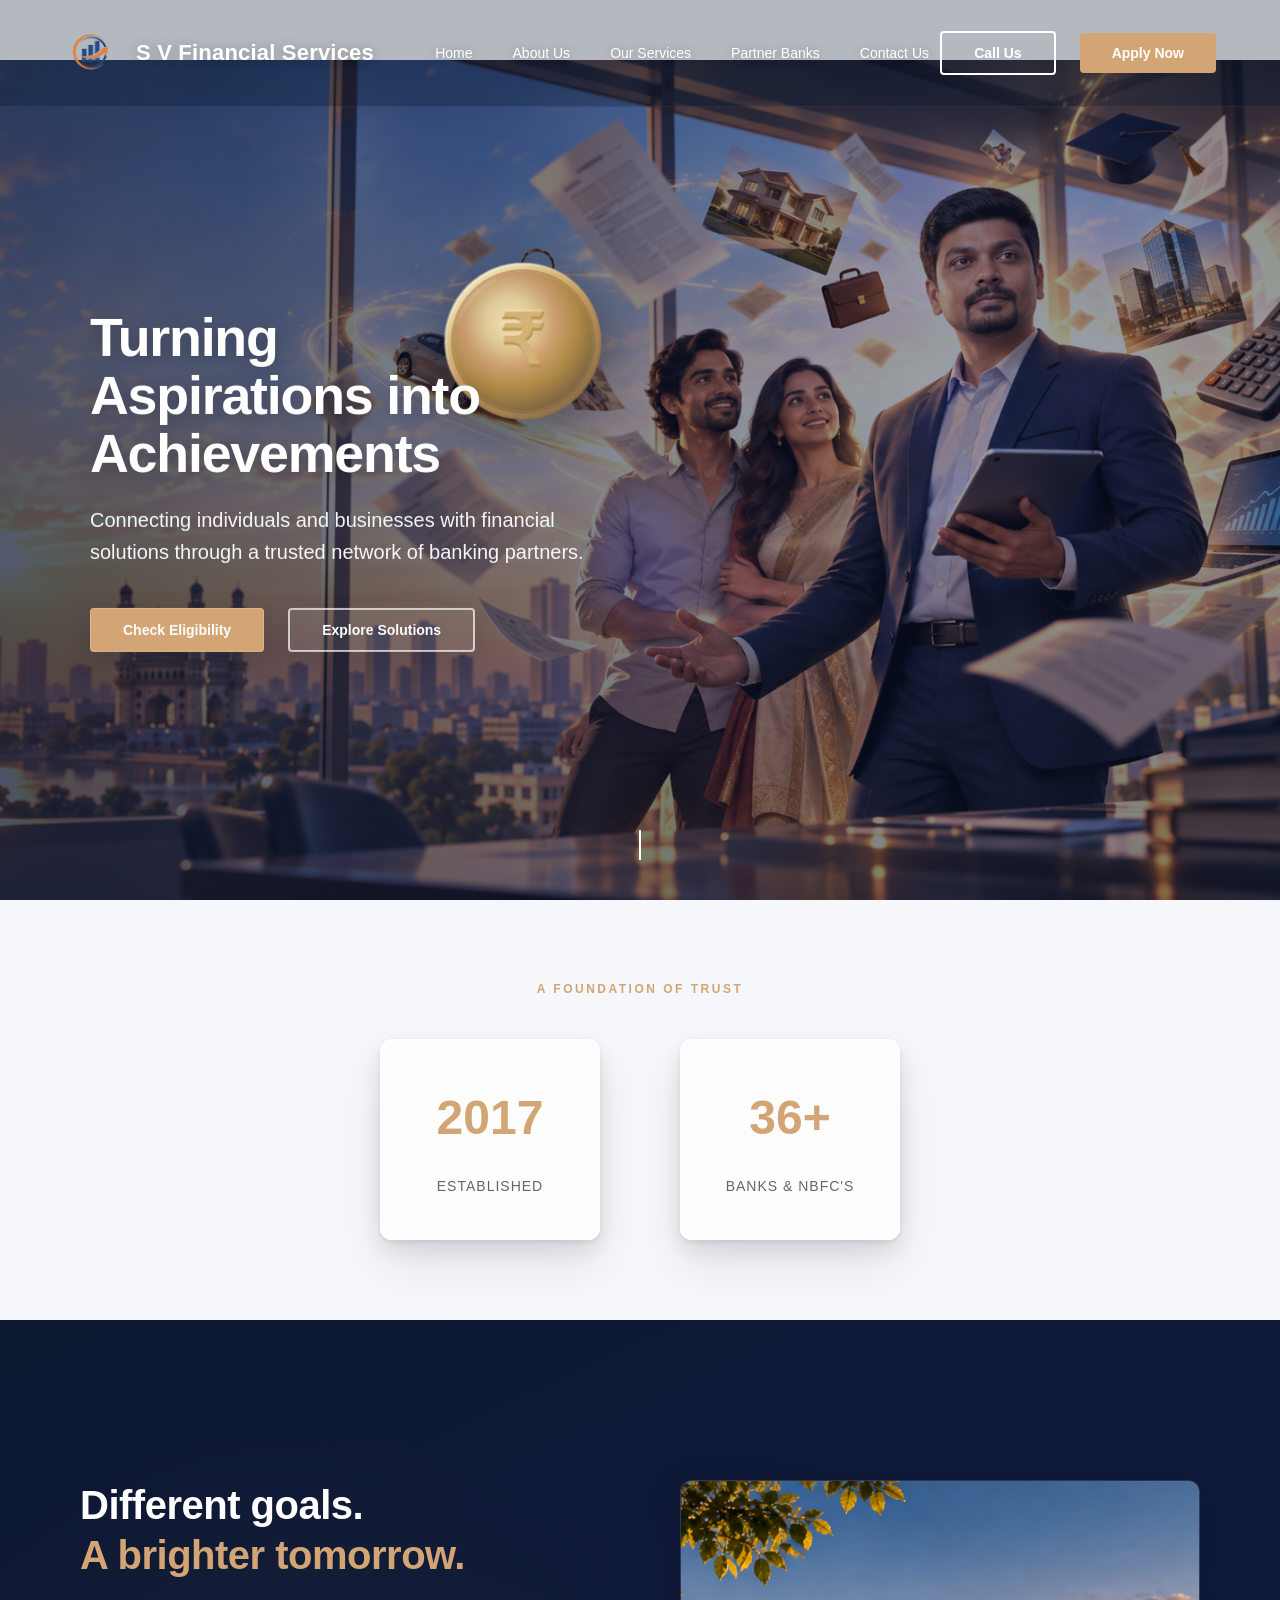
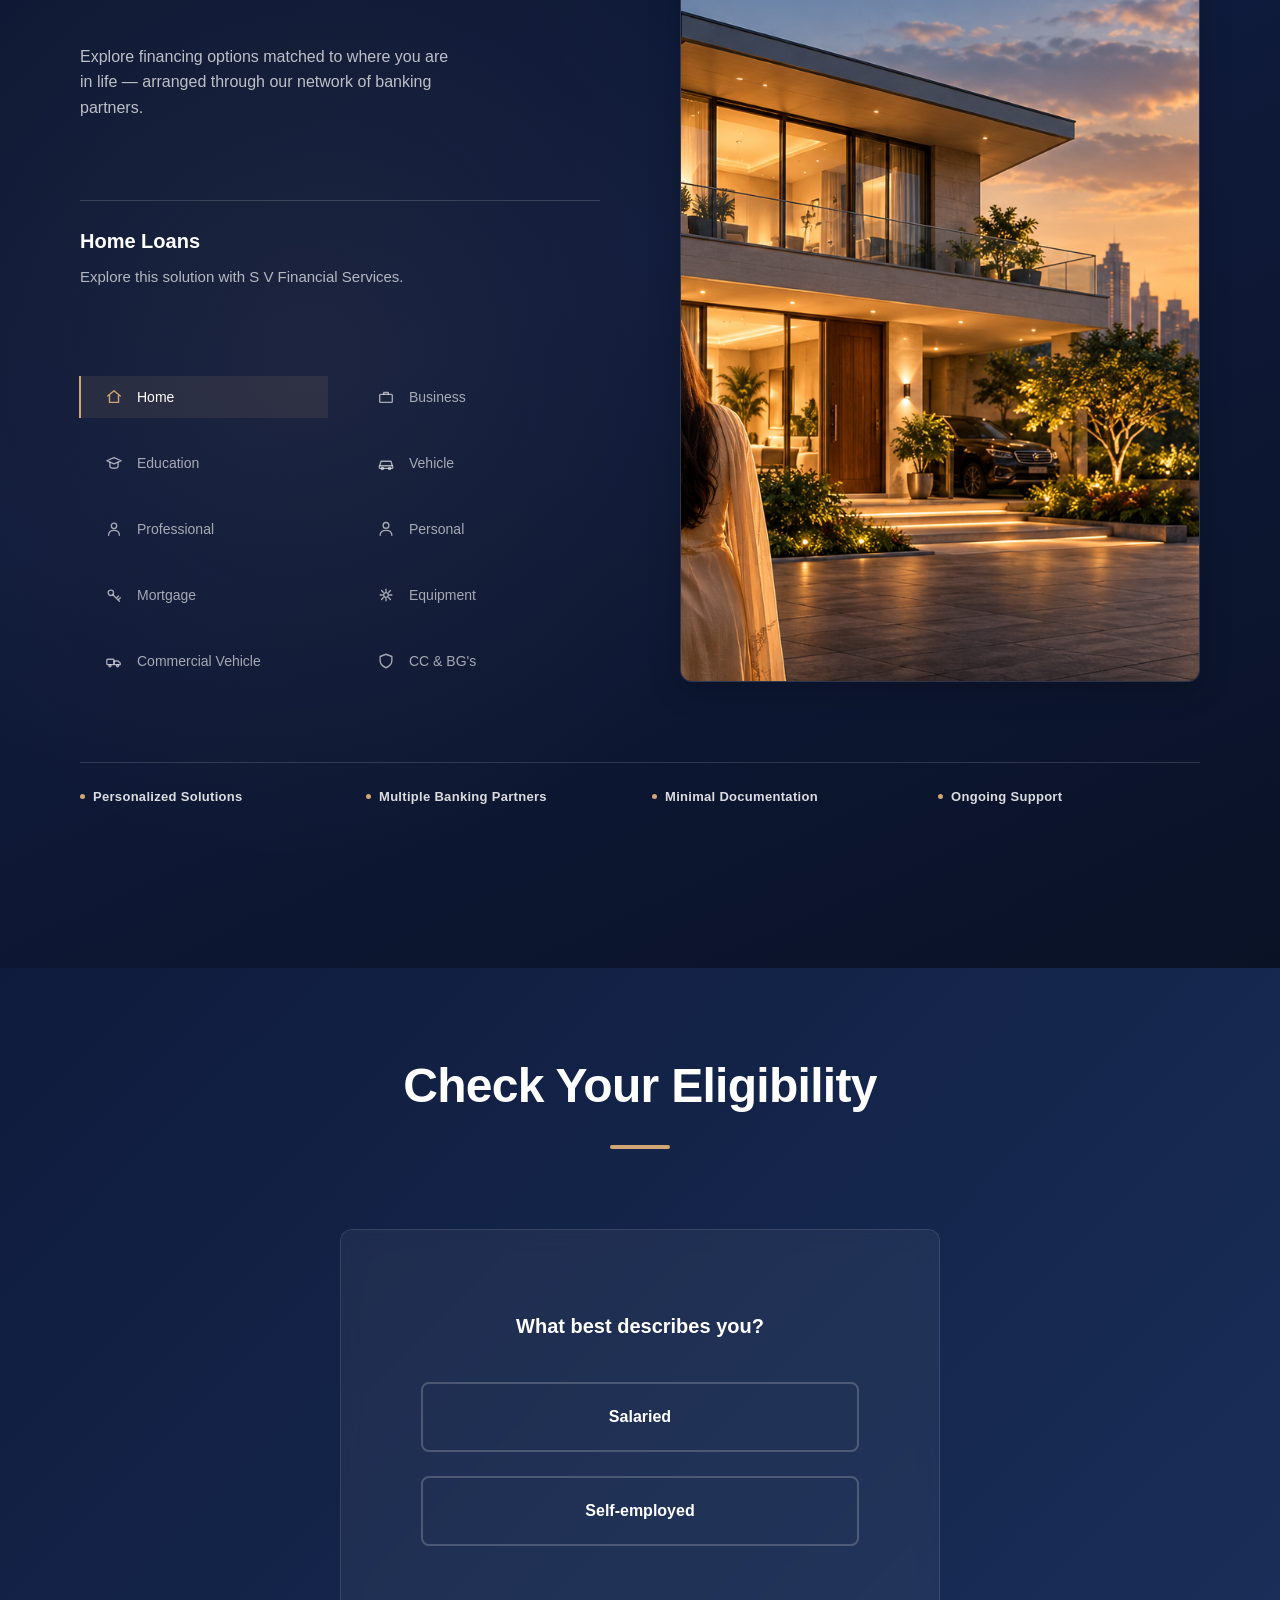
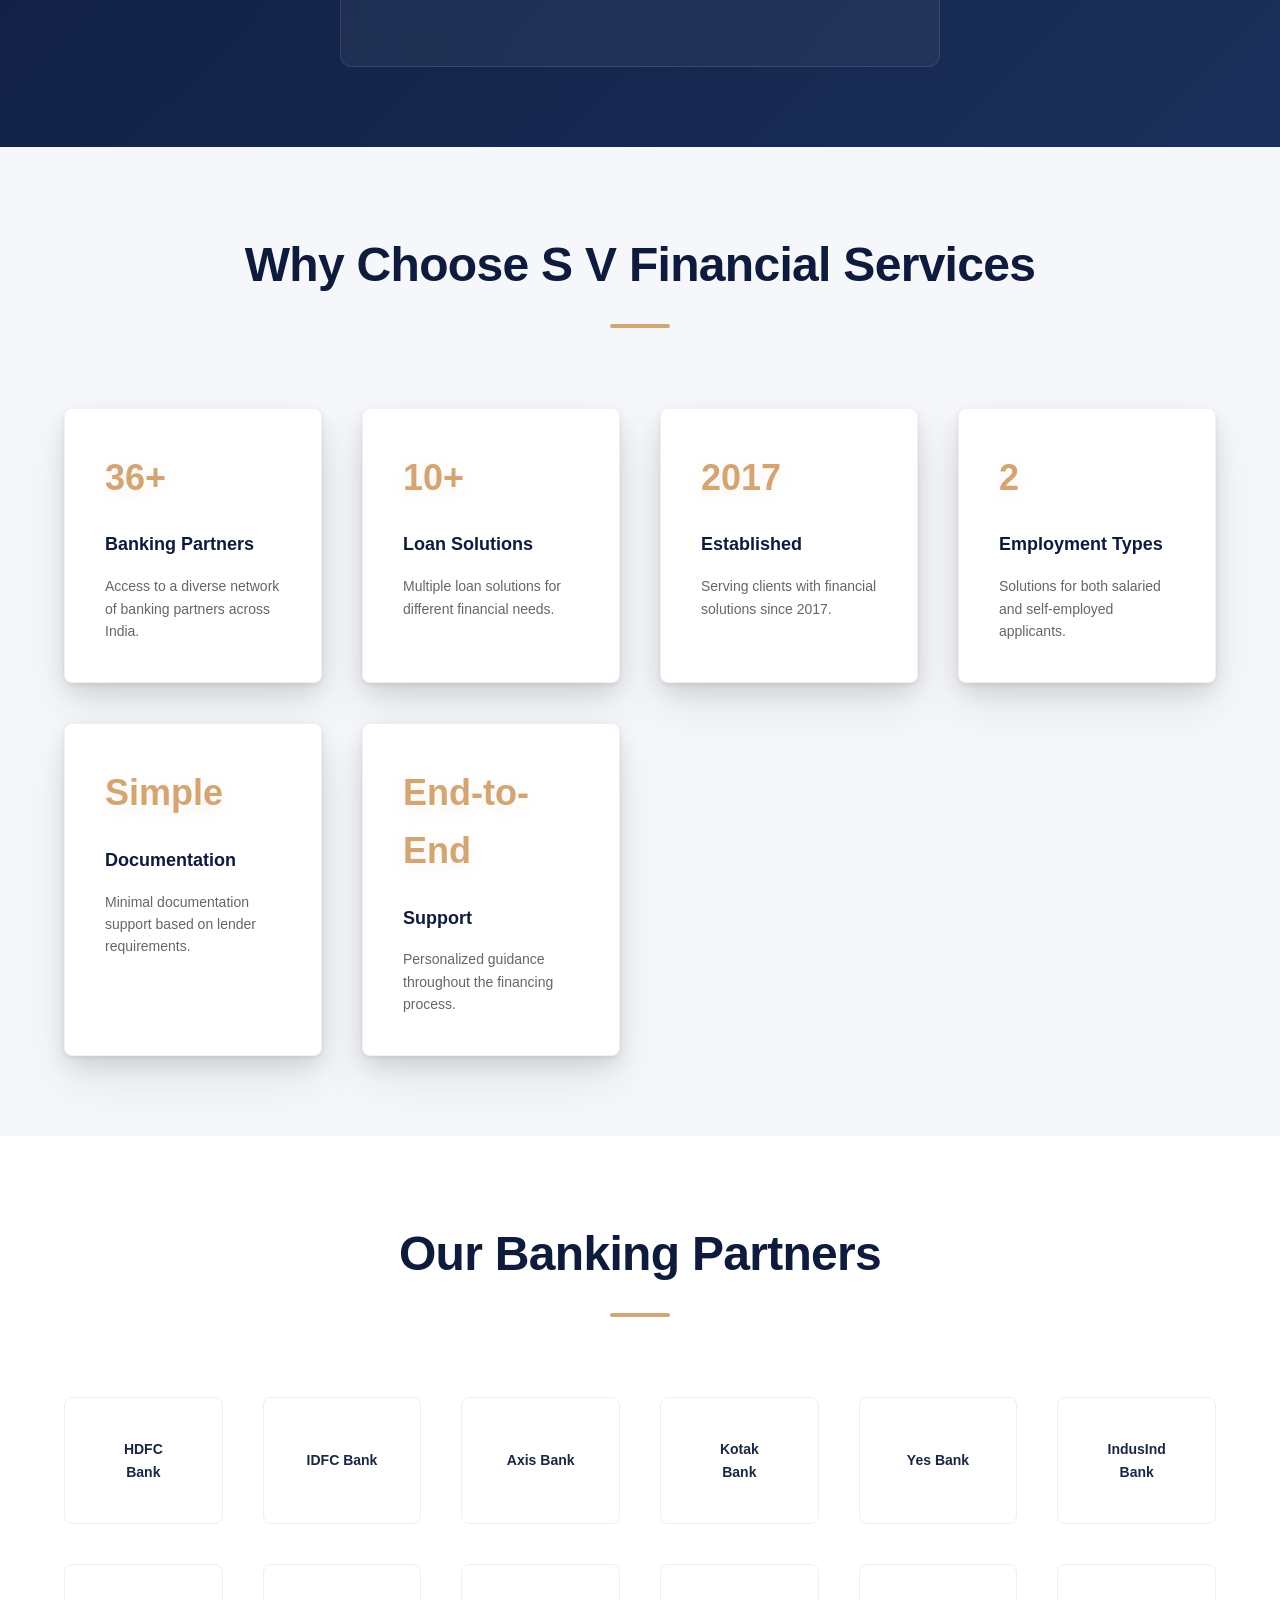
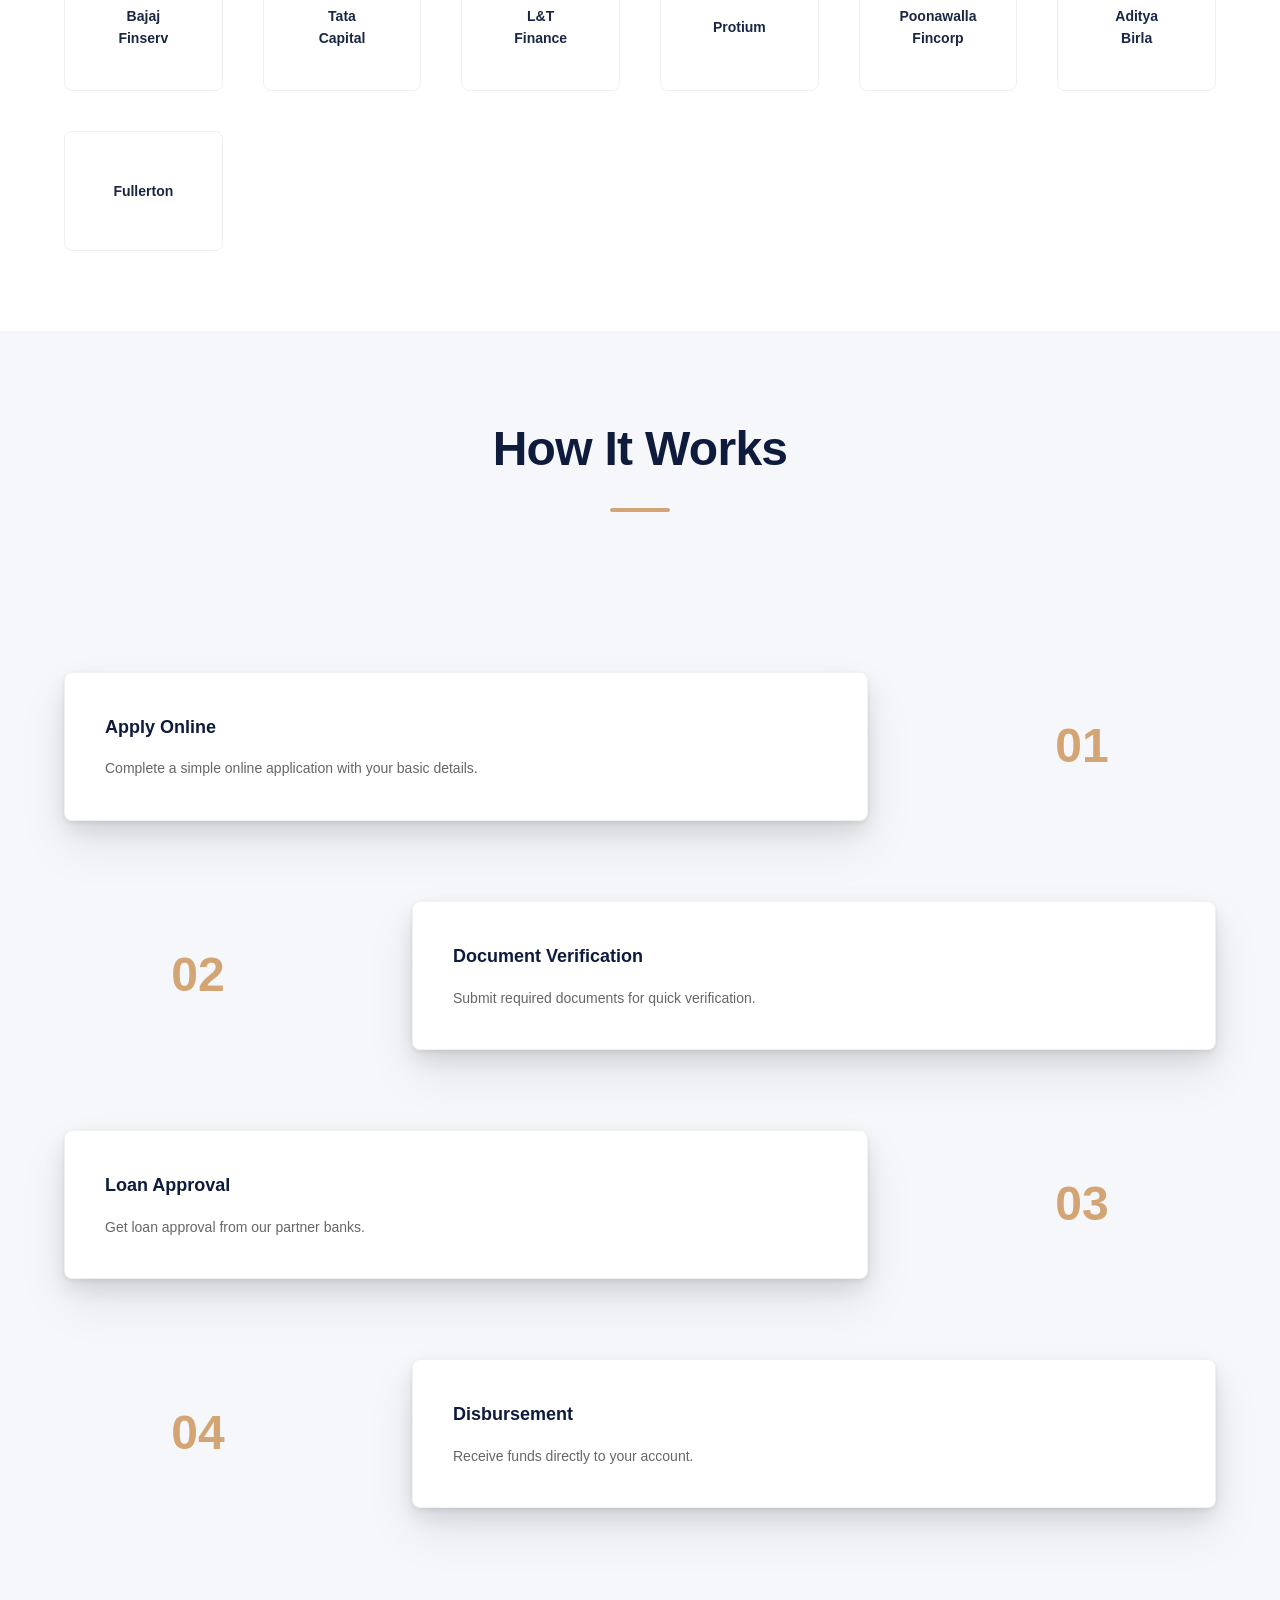
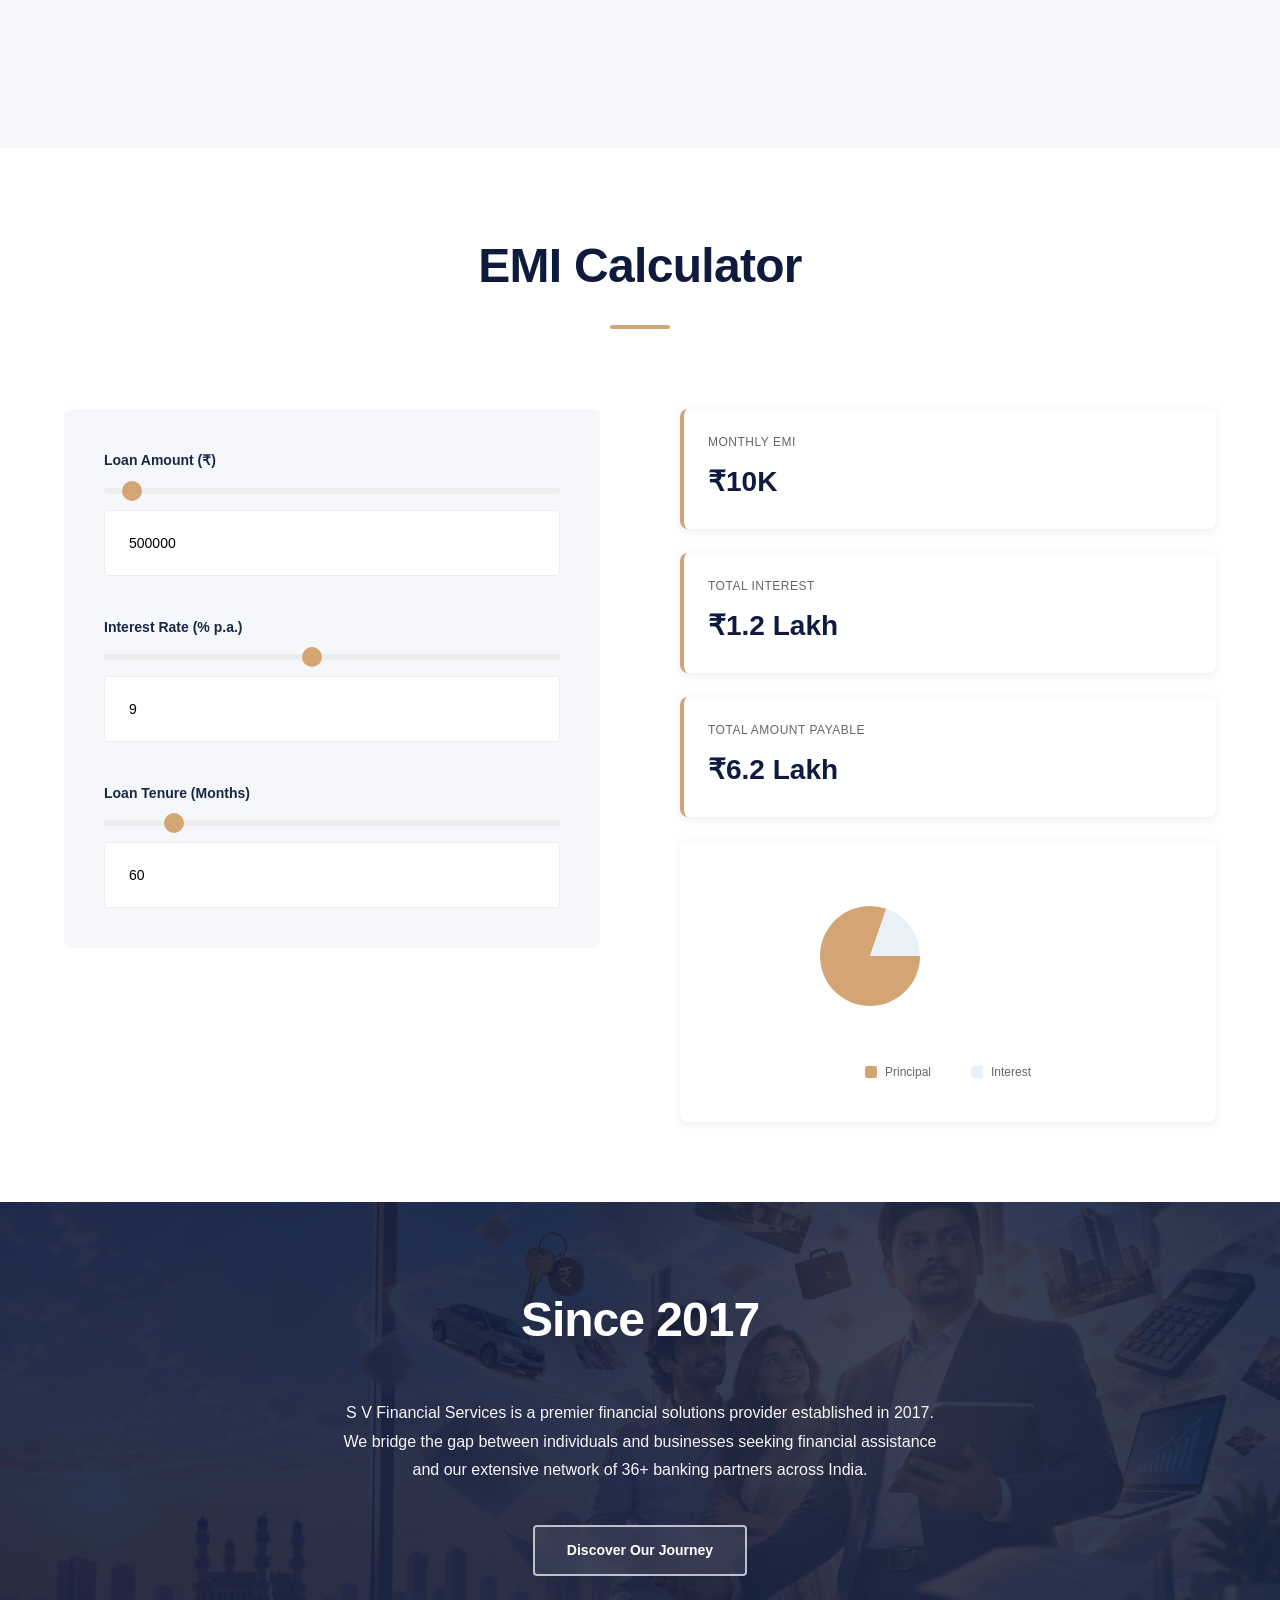
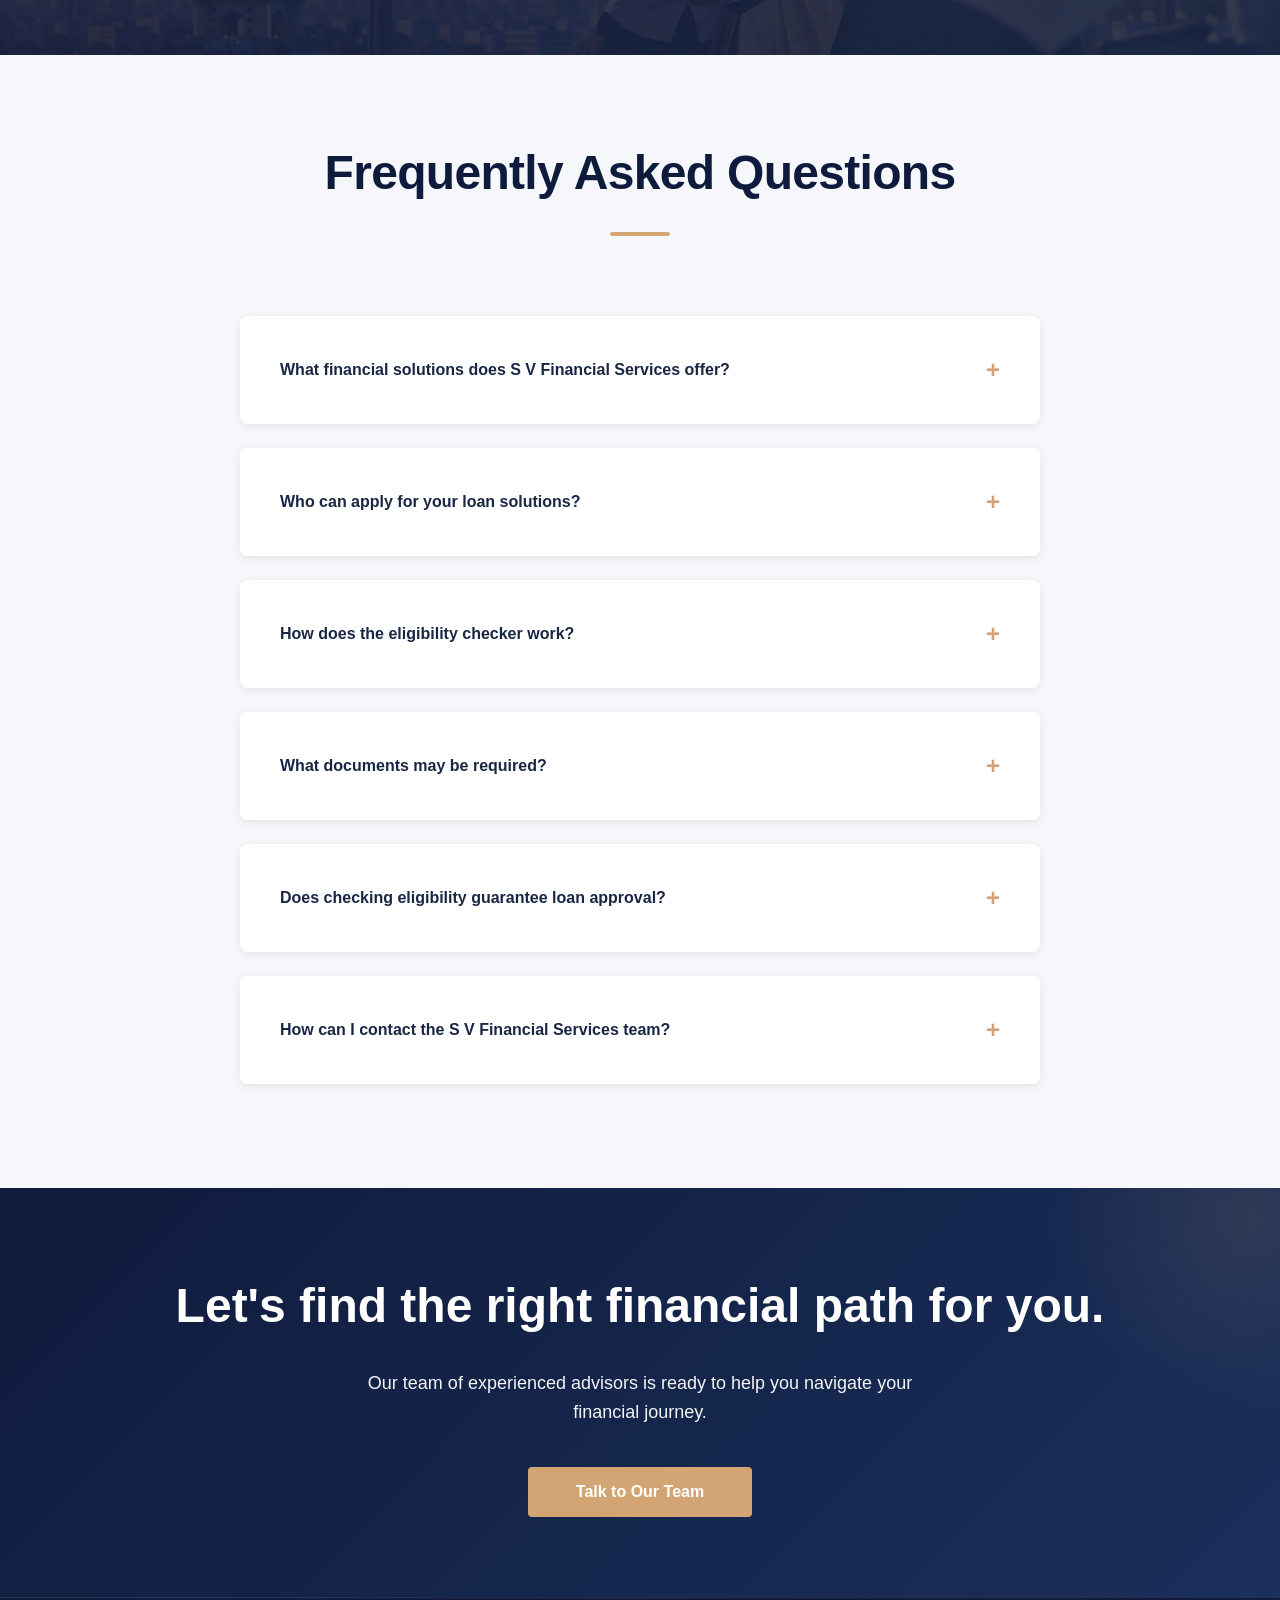
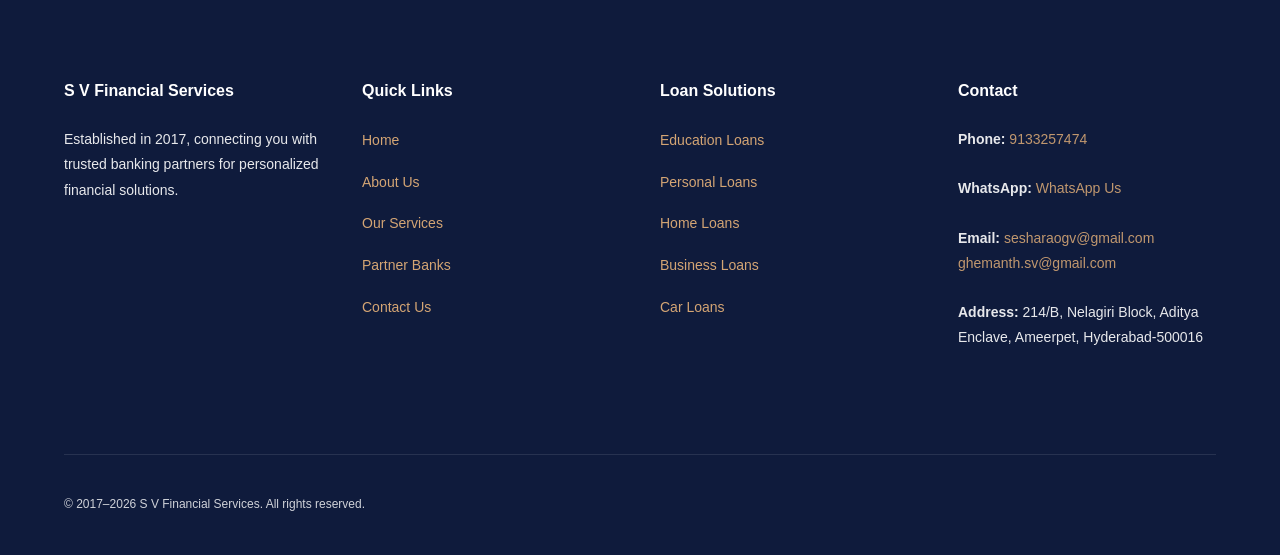
==== commit 8f592d13: "Restore website content and fixes" ====
--- a/index.html
+++ b/index.html
@@ -387,7 +387,7 @@
                         <p><strong>Phone:</strong> <a href="tel:9133257474">9133257474</a></p>
                         <p><strong>WhatsApp:</strong> <a href="https://wa.me/919133257474">WhatsApp Us</a></p>
                         <p><strong>Email:</strong> <a href="mailto:sesharaogv@gmail.com">sesharaogv@gmail.com</a><br><a href="mailto:ghemanth.sv@gmail.com">ghemanth.sv@gmail.com</a></p>
-                        <p><strong>Address:</strong> 214/b Aditya Enclave, Neelagiri block, Ameerpet, beside Ameerpet metro, Hyderabad - 500016</p>
+                        <p><strong>Address:</strong> 214/B, Nelagiri Block, Aditya Enclave, Ameerpet, Hyderabad-500016</p>
                     </div>
                 </div>
                 
--- a/style.css
+++ b/style.css
@@ -449,7 +449,7 @@
     color: var(--primary-white);
     width: 500px;
     max-width: 40%;
-    animation: fadeInUp 800ms ease-out forwards;
+    animation: heroFadeInUp 800ms ease-out forwards;
     animation-delay: 200ms;
 }
 
@@ -495,6 +495,17 @@
     height: 30px;
     background: var(--primary-white);
     margin: 0 auto;
+}
+
+@keyframes heroFadeInUp {
+    from {
+        opacity: 0;
+        transform: translateY(calc(-50% + 30px));
+    }
+    to {
+        opacity: 1;
+        transform: translateY(-50%);
+    }
 }
 
 @keyframes fadeInUp {
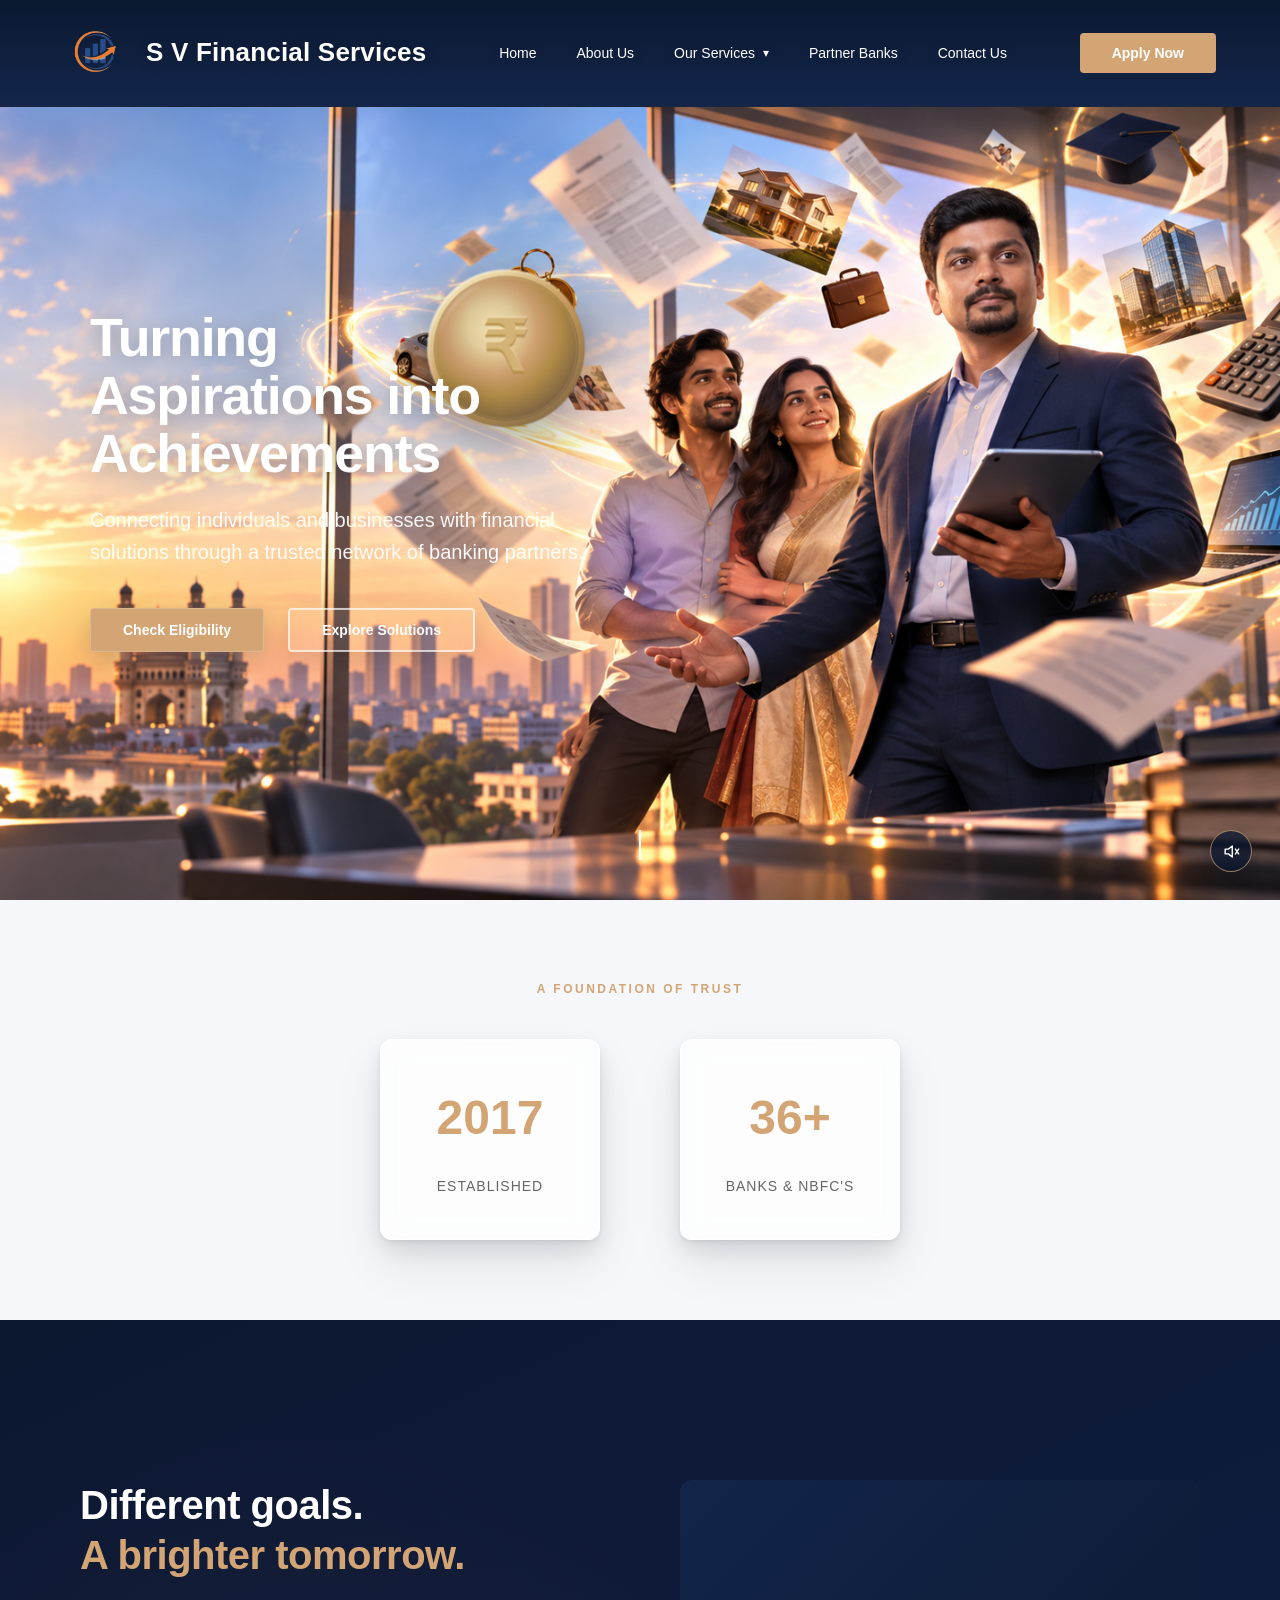
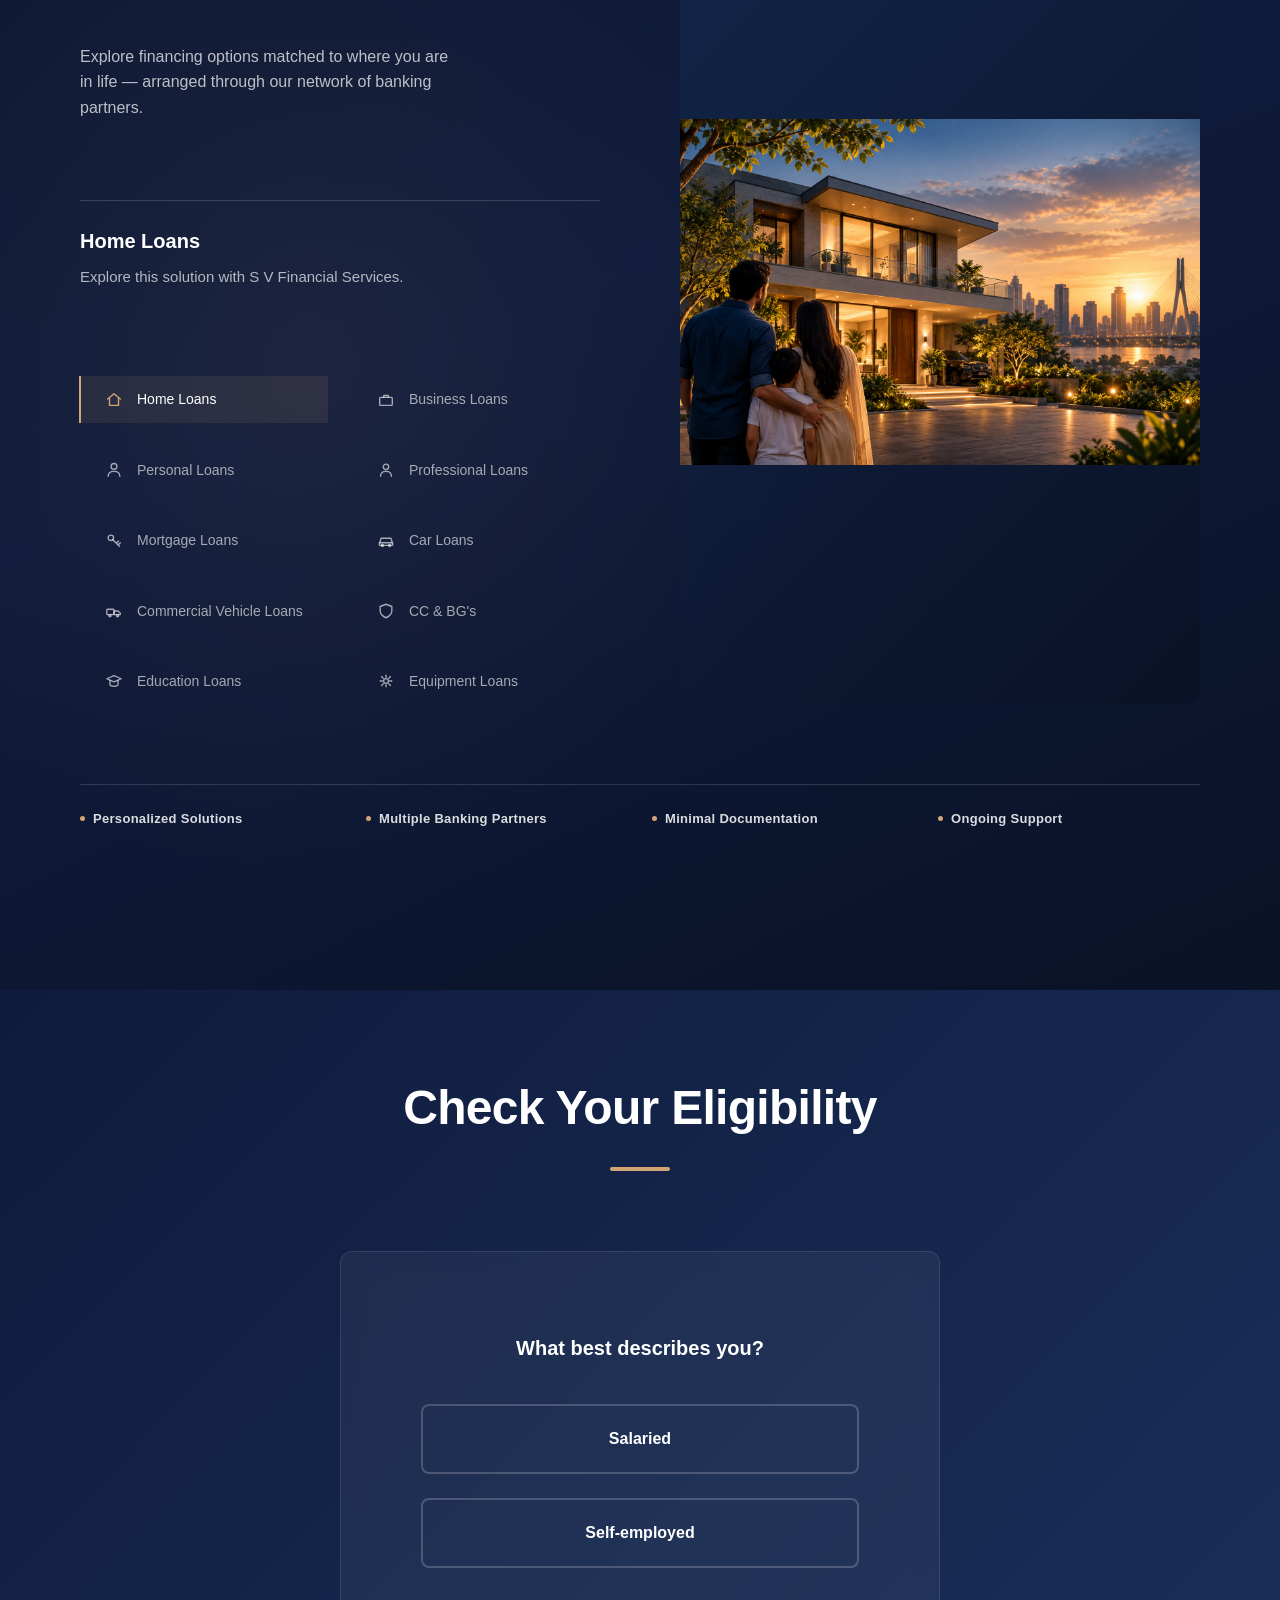
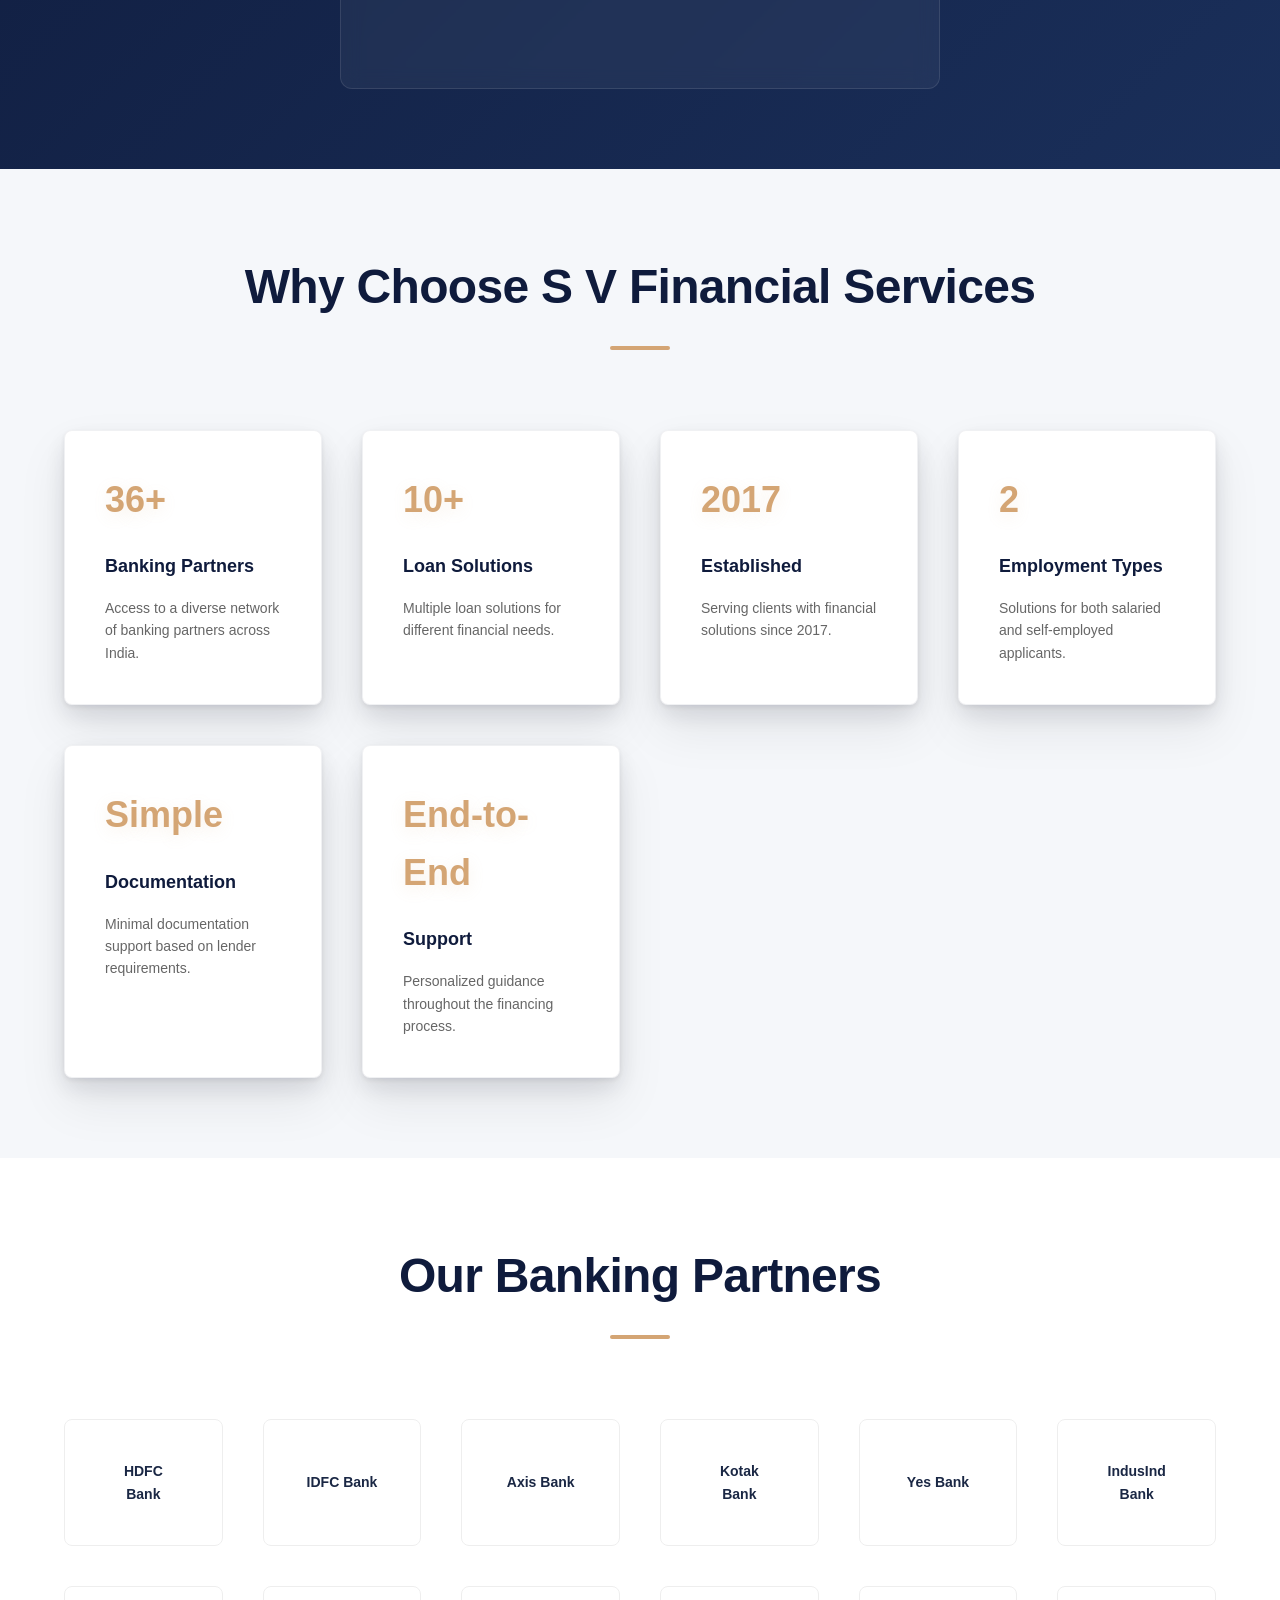
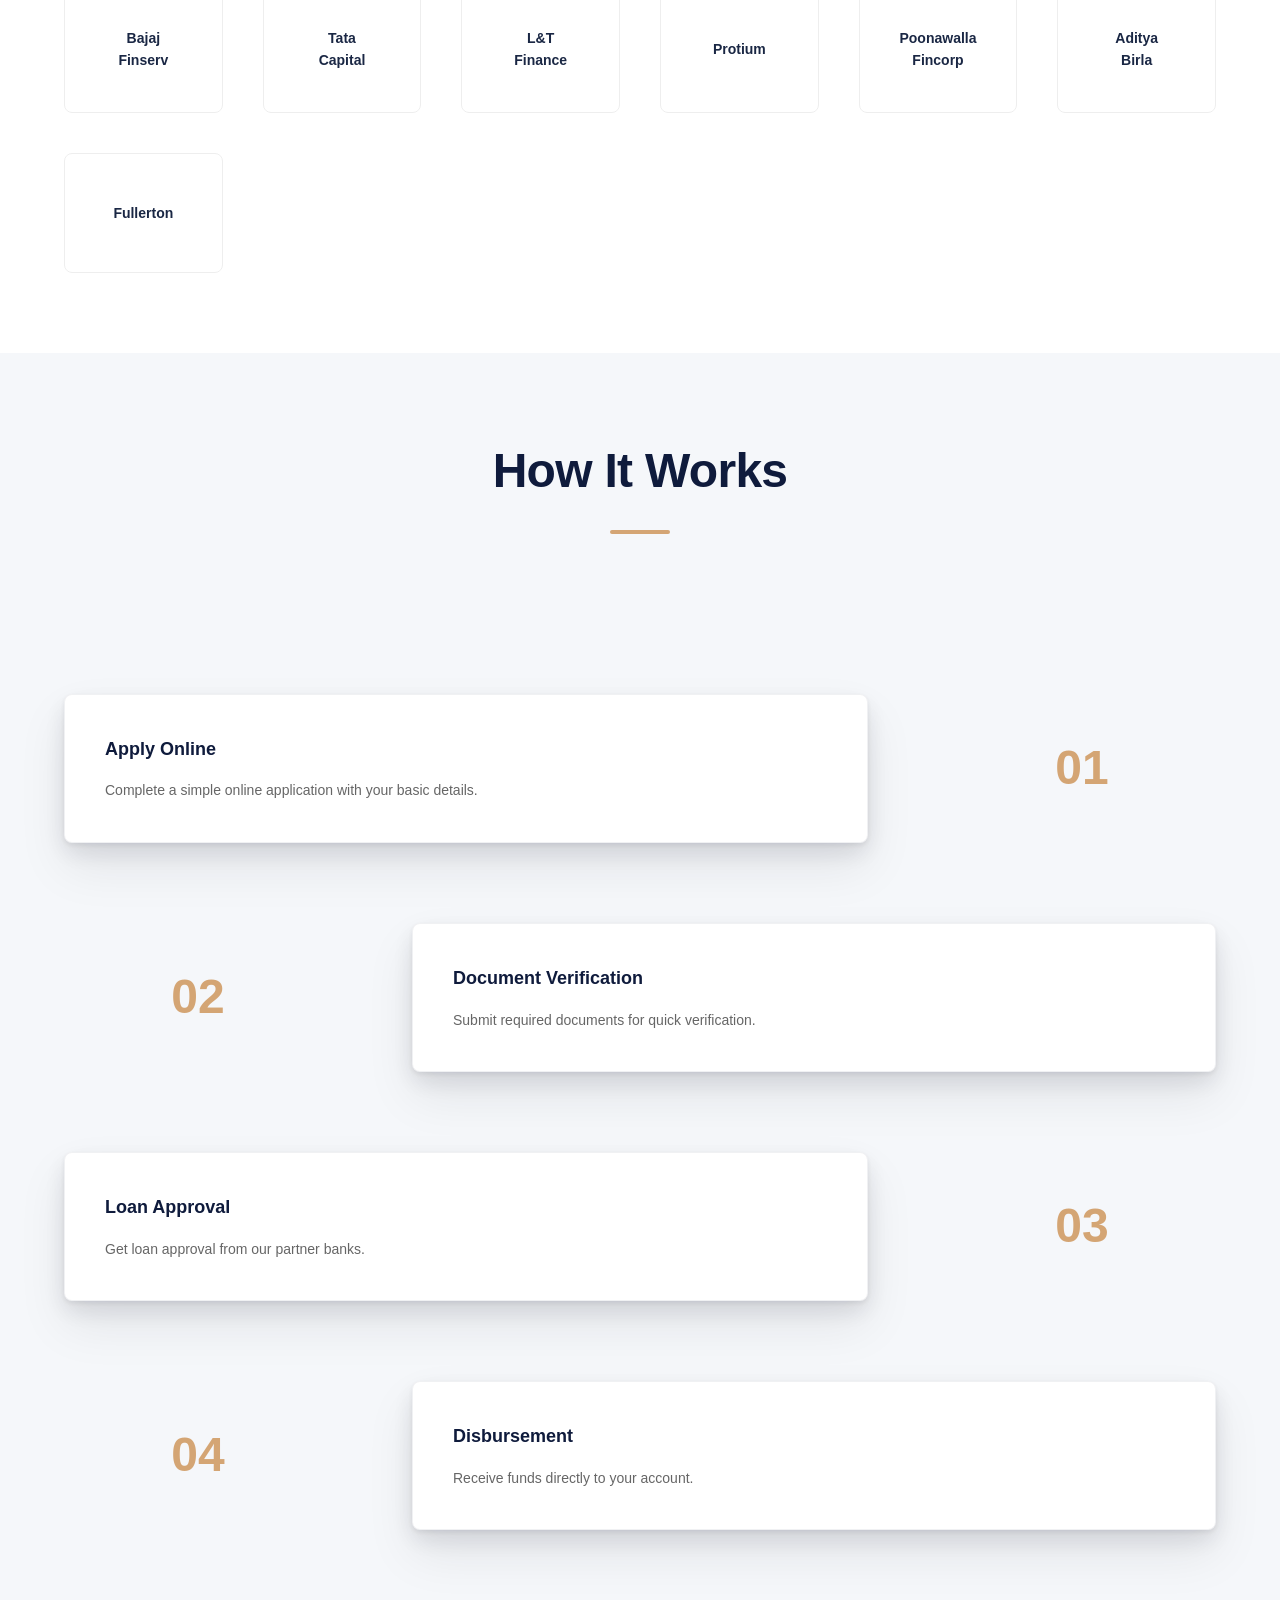
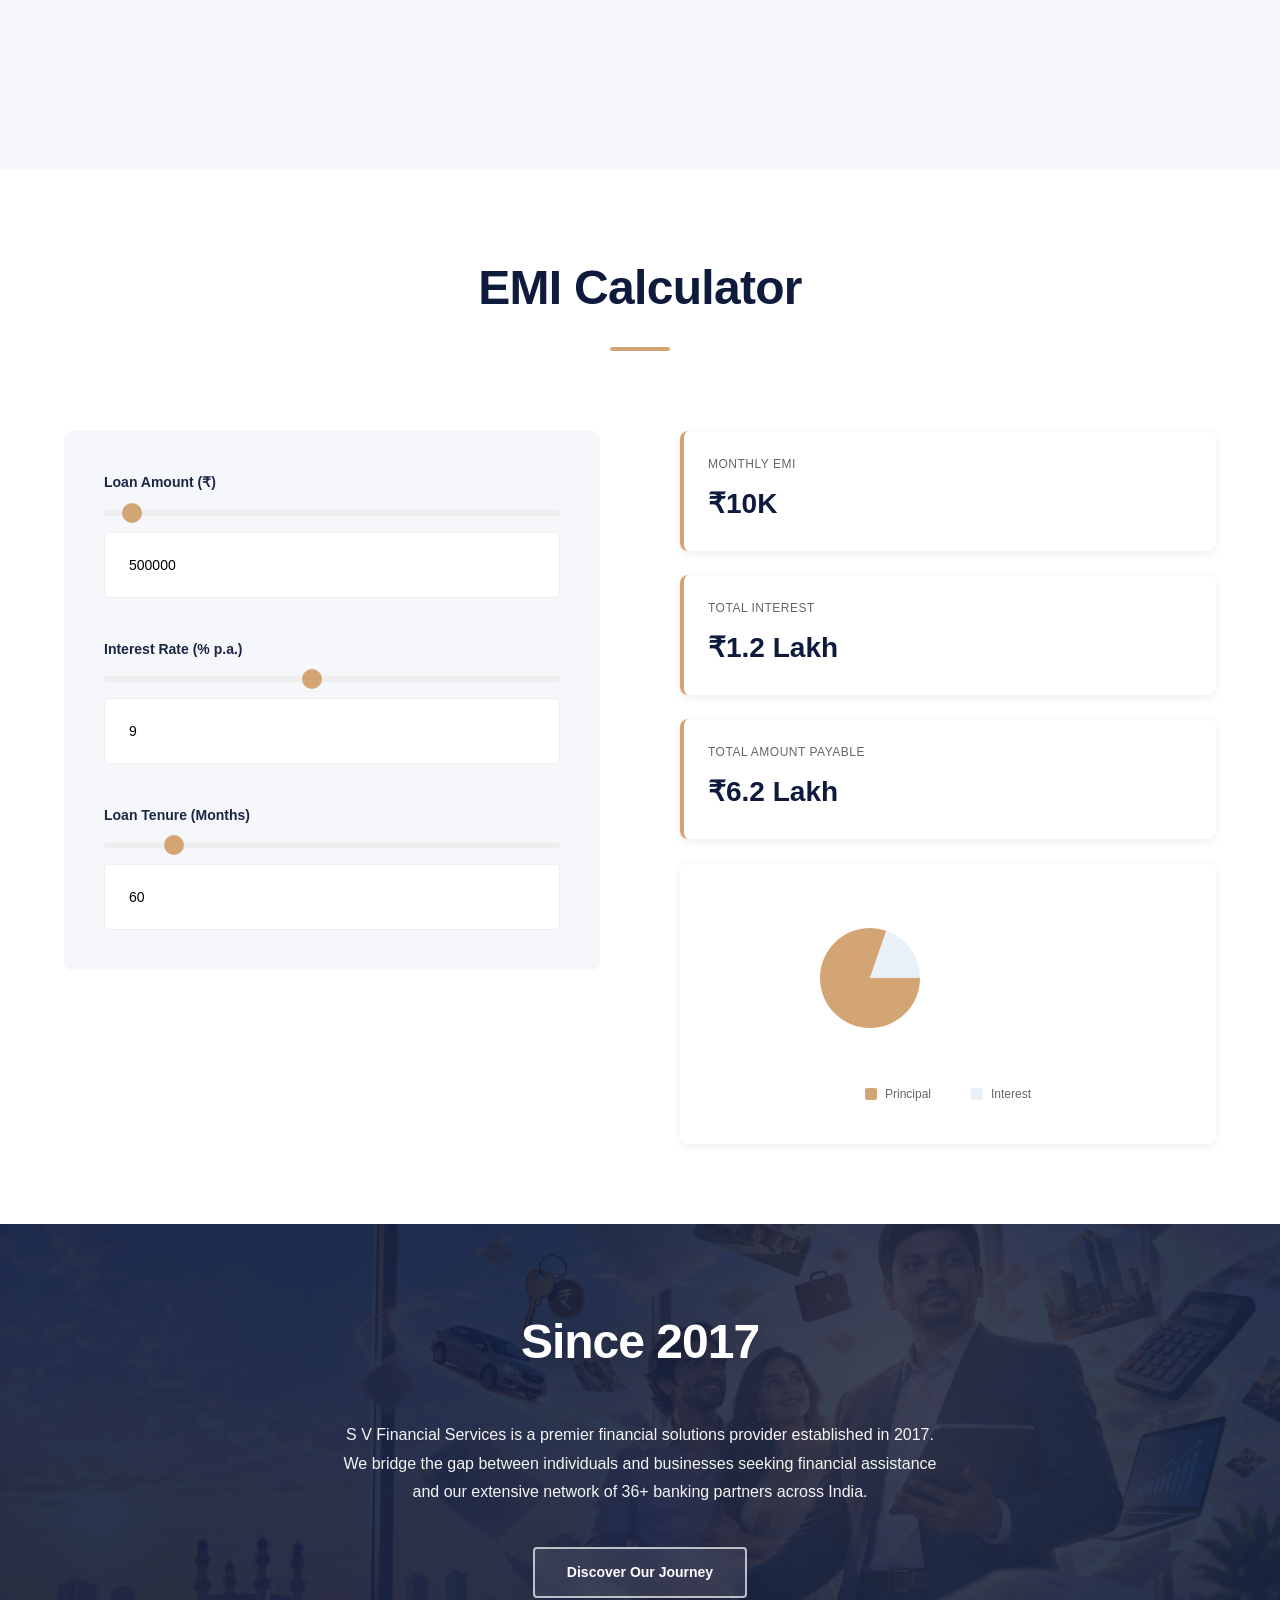
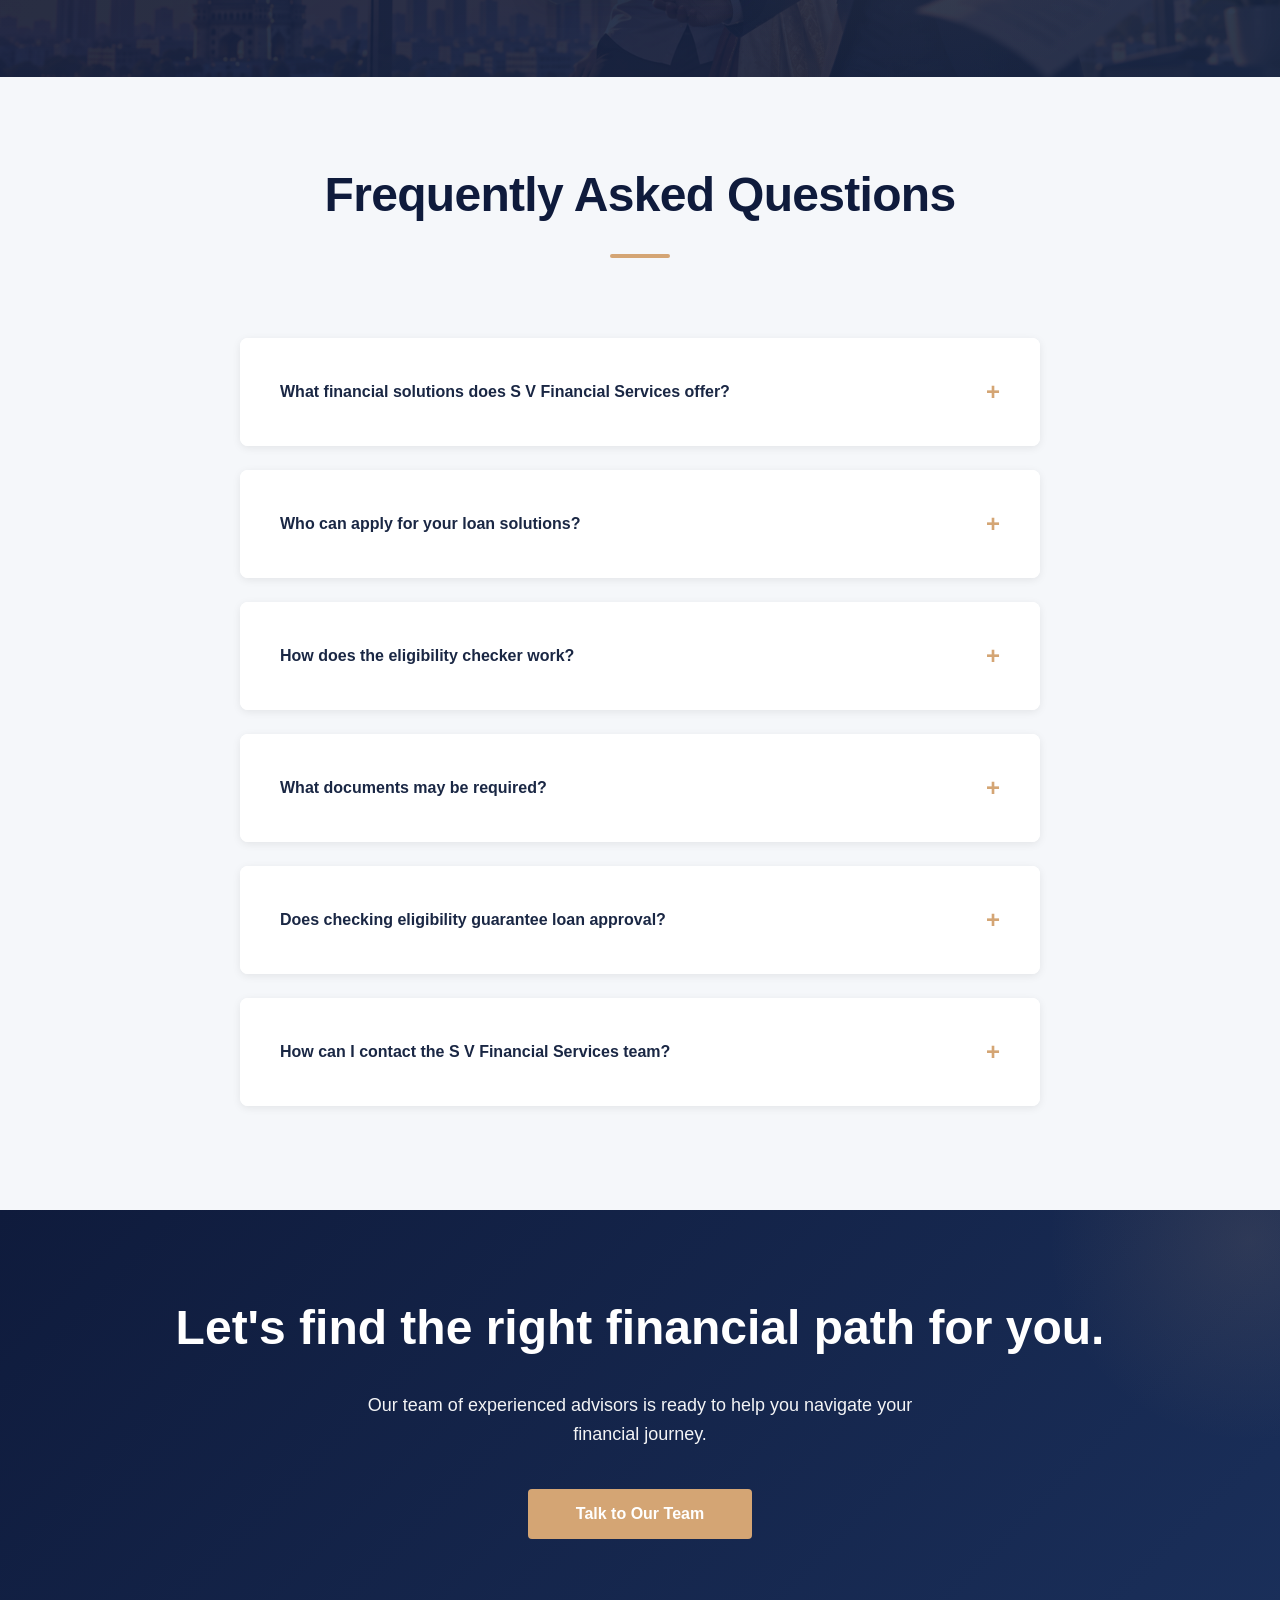
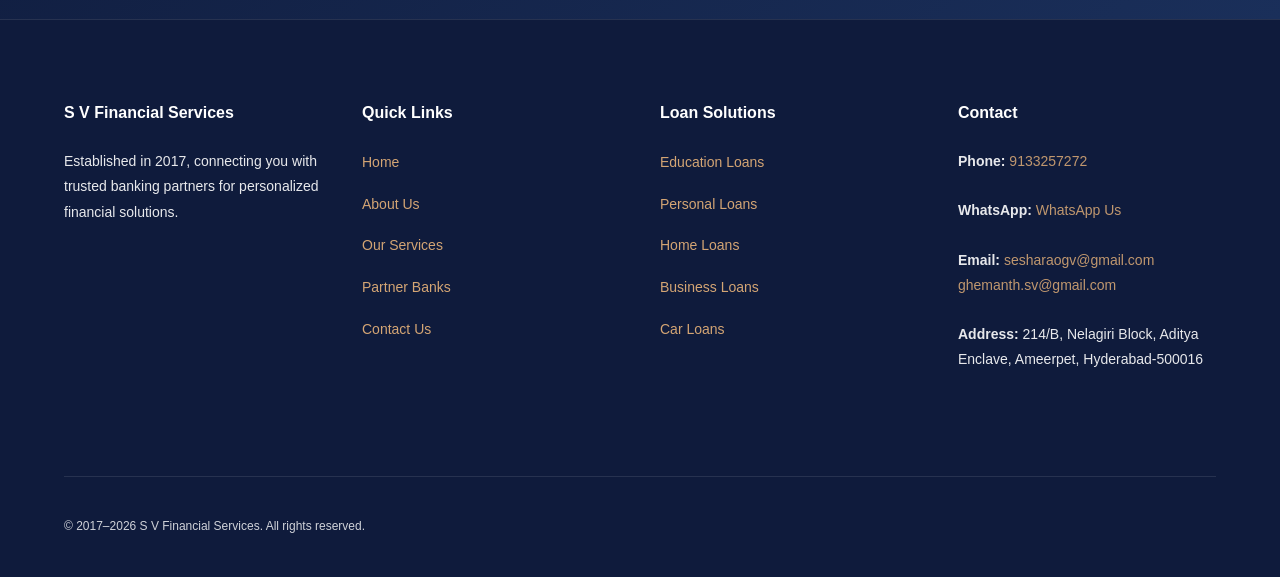
==== commit aa6376d3: "Add dedicated loan pages and website updates" ====
--- a/index.html
+++ b/index.html
@@ -14,7 +14,7 @@
     <title>S V Financial Services - Premium Financial Solutions</title>
     <link rel="stylesheet" href="style.css">
 </head>
-<body>
+<body class="home-page">
     <!-- PERSISTENT ₹ COIN — single reusable signature visual, travels via JS across the whole page -->
     <div class="persistent-rupee" id="persistentRupee" aria-hidden="true">
         <div class="persistent-rupee__spin">
@@ -103,13 +103,29 @@
             <nav class="nav-desktop" id="navDesktop">
                 <a href="#home" class="nav-link">Home</a>
                 <a href="about.html" class="nav-link">About Us</a>
-                <a href="#services" class="nav-link">Our Services</a>
+                <details class="nav-dropdown">
+                    <summary class="nav-link nav-link--dropdown">
+                        <span>Our Services</span>
+                        <span class="nav-caret" aria-hidden="true">▾</span>
+                    </summary>
+                    <div class="nav-dropdown-menu">
+                        <a href="home-loans.html" class="dropdown-link">Home Loans</a>
+                        <a href="business-loans.html" class="dropdown-link">Business Loans</a>
+                        <a href="personal-loans.html" class="dropdown-link">Personal Loans</a>
+                        <a href="professional-loans.html" class="dropdown-link">Professional Loans</a>
+                        <a href="mortgage-loans.html" class="dropdown-link">Mortgage Loans</a>
+                        <a href="car-loans.html" class="dropdown-link">Car Loans</a>
+                        <a href="commercial-vehicle-loans.html" class="dropdown-link">Commercial Vehicle Loans</a>
+                        <a href="cc-bg-loans.html" class="dropdown-link">CC &amp; BG's</a>
+                        <a href="education-loans.html" class="dropdown-link">Education Loans</a>
+                        <a href="equipment-loans.html" class="dropdown-link">Equipment Loans</a>
+                    </div>
+                </details>
                 <a href="#partners" class="nav-link">Partner Banks</a>
                 <a href="#contact-cta" class="nav-link">Contact Us</a>
             </nav>
             
             <div class="header-actions">
-                <button class="btn-call" id="callBtn">Call Us</button>
                 <button class="btn-primary" id="applyBtnHeader">Apply Now</button>
             </div>
             
@@ -127,10 +143,27 @@
             <button class="close-menu-btn" id="closeMenuBtn">×</button>
             <a href="#home" class="mobile-menu-link">Home</a>
             <a href="about.html" class="mobile-menu-link">About Us</a>
-            <a href="#services" class="mobile-menu-link">Our Services</a>
+            <details class="mobile-menu-group">
+                <summary class="mobile-menu-link mobile-menu-link--toggle">
+                    <span>Our Services</span>
+                    <span class="mobile-caret" aria-hidden="true">▾</span>
+                </summary>
+                <div class="mobile-submenu">
+                    <a href="home-loans.html">Home Loans</a>
+                    <a href="business-loans.html">Business Loans</a>
+                    <a href="personal-loans.html">Personal Loans</a>
+                    <a href="professional-loans.html">Professional Loans</a>
+                    <a href="mortgage-loans.html">Mortgage Loans</a>
+                    <a href="car-loans.html">Car Loans</a>
+                    <a href="commercial-vehicle-loans.html">Commercial Vehicle Loans</a>
+                    <a href="cc-bg-loans.html">CC &amp; BG's</a>
+                    <a href="education-loans.html">Education Loans</a>
+                    <a href="equipment-loans.html">Equipment Loans</a>
+                </div>
+            </details>
             <a href="#partners" class="mobile-menu-link">Partner Banks</a>
             <a href="#contact-cta" class="mobile-menu-link">Contact Us</a>
-            <a href="tel:9133257474" class="mobile-menu-link">Call Us</a>
+            <a href="tel:9133257272" class="mobile-menu-link">Call Us</a>
             <button class="btn-primary full-width" id="applyBtnMobile">Apply Now</button>
         </div>
     </nav>
@@ -142,6 +175,19 @@
                 <source src="assets/hero-video.mp4" type="video/mp4">
                 Your browser does not support the video tag.
             </video>
+
+            <button class="hero-audio-control" id="heroAudioControl" type="button"
+                aria-label="Turn sound on" aria-pressed="false" title="Turn sound on">
+                <svg class="hero-audio-icon hero-audio-icon--muted" viewBox="0 0 24 24" aria-hidden="true">
+                    <path d="M4 9v6h4l5 4V5L8 9H4Z"></path>
+                    <path d="m17 9 4 6m0-6-4 6"></path>
+                </svg>
+                <svg class="hero-audio-icon hero-audio-icon--unmuted" viewBox="0 0 24 24" aria-hidden="true">
+                    <path d="M4 9v6h4l5 4V5L8 9H4Z"></path>
+                    <path d="M16 9.5a4 4 0 0 1 0 5"></path>
+                    <path d="M18.5 7a7.5 7.5 0 0 1 0 10"></path>
+                </svg>
+            </button>
             
             <img src="assets/hero.png" alt="Hero Background" class="hero-fallback">
             
@@ -384,8 +430,8 @@
                     
                     <div class="footer-column">
                         <h4>Contact</h4>
-                        <p><strong>Phone:</strong> <a href="tel:9133257474">9133257474</a></p>
-                        <p><strong>WhatsApp:</strong> <a href="https://wa.me/919133257474">WhatsApp Us</a></p>
+                        <p><strong>Phone:</strong> <a href="tel:9133257272">9133257272</a></p>
+                        <p><strong>WhatsApp:</strong> <a href="https://wa.me/919133257272">WhatsApp Us</a></p>
                         <p><strong>Email:</strong> <a href="mailto:sesharaogv@gmail.com">sesharaogv@gmail.com</a><br><a href="mailto:ghemanth.sv@gmail.com">ghemanth.sv@gmail.com</a></p>
                         <p><strong>Address:</strong> 214/B, Nelagiri Block, Aditya Enclave, Ameerpet, Hyderabad-500016</p>
                     </div>
--- a/style.css
+++ b/style.css
@@ -168,11 +168,11 @@
     right: 0;
     z-index: 1000;
     transition: all var(--transition-base);
-    background: transparent;
+    background: linear-gradient(180deg, #0B1830 0%, #13264A 100%);
 }
 
 .header.scrolled {
-    background: rgba(15, 27, 60, 0.95);
+    background: linear-gradient(180deg, #0B1830 0%, #13264A 100%);
     backdrop-filter: blur(10px);
     box-shadow: var(--shadow-md);
 }
@@ -226,16 +226,37 @@
     align-items: center;
 }
 
-.nav-link {
+.nav-dropdown {
+    position: relative;
+}
+
+.nav-dropdown > .nav-link--dropdown {
+    list-style: none;
+    cursor: pointer;
+}
+
+.nav-dropdown > .nav-link--dropdown::-webkit-details-marker {
+    display: none;
+}
+
+.nav-link,
+.nav-link--dropdown {
     color: var(--primary-white);
     text-decoration: none;
     font-size: 14px;
     font-weight: 500;
     position: relative;
     transition: color var(--transition-fast);
-}
-
-.nav-link::after {
+    background: transparent;
+    border: none;
+    font-family: inherit;
+    display: inline-flex;
+    align-items: center;
+    gap: 8px;
+}
+
+.nav-link::after,
+.nav-link--dropdown::after {
     content: '';
     position: absolute;
     bottom: -4px;
@@ -247,14 +268,75 @@
 }
 
 .nav-link:hover::after,
-.nav-link.active::after {
+.nav-link.active::after,
+.nav-link--dropdown:hover::after,
+.nav-dropdown[open] > .nav-link--dropdown::after,
+.nav-dropdown:focus-within > .nav-link--dropdown::after {
     width: 100%;
+}
+
+.nav-caret,
+.mobile-caret {
+    font-size: 12px;
+    line-height: 1;
+    transition: transform var(--transition-fast);
+}
+
+.nav-dropdown[open] .nav-caret,
+.mobile-menu-group[open] .mobile-caret {
+    transform: rotate(180deg);
+}
+
+.nav-dropdown-menu {
+    position: absolute;
+    top: calc(100% + 12px);
+    left: 50%;
+    transform: translateX(-50%);
+    min-width: 240px;
+    background: rgba(15, 27, 60, 0.98);
+    border: 1px solid rgba(212, 165, 116, 0.2);
+    border-radius: 12px;
+    box-shadow: 0 20px 40px rgba(0, 0, 0, 0.2);
+    padding: 8px 0;
+    opacity: 0;
+    visibility: hidden;
+    pointer-events: none;
+    transition: opacity var(--transition-fast), visibility var(--transition-fast);
+    z-index: 15;
+}
+
+.nav-dropdown:hover .nav-dropdown-menu,
+.nav-dropdown:focus-within .nav-dropdown-menu,
+.nav-dropdown[open] .nav-dropdown-menu {
+    opacity: 1;
+    visibility: visible;
+    pointer-events: auto;
+}
+
+.dropdown-link {
+    display: block;
+    padding: 10px 16px;
+    color: var(--primary-white);
+    text-decoration: none;
+    font-size: 14px;
+    font-weight: 500;
+    line-height: 1.4;
+    transition: background-color var(--transition-fast), color var(--transition-fast);
+}
+
+.dropdown-link:hover {
+    background: rgba(255, 255, 255, 0.06);
+    color: var(--accent-gold);
 }
 
 .header-actions {
     display: flex;
     gap: var(--spacing-md);
     align-items: center;
+}
+
+.about-page-header .header-actions {
+    margin-left: clamp(24px, 2.5vw, 32px);
 }
 
 .mobile-menu-btn {
@@ -309,6 +391,20 @@
     cursor: pointer;
 }
 
+.mobile-menu-group {
+    display: flex;
+    flex-direction: column;
+}
+
+.mobile-menu-group > summary {
+    list-style: none;
+    cursor: pointer;
+}
+
+.mobile-menu-group > summary::-webkit-details-marker {
+    display: none;
+}
+
 .mobile-menu-link {
     color: var(--primary-white);
     text-decoration: none;
@@ -317,8 +413,47 @@
     transition: color var(--transition-fast);
 }
 
+.mobile-menu-link--toggle {
+    display: flex;
+    align-items: center;
+    justify-content: space-between;
+    width: 100%;
+    border-bottom: 1px solid rgba(255, 255, 255, 0.1);
+}
+
 .mobile-menu-link:hover {
     color: var(--accent-gold);
+}
+
+.mobile-submenu {
+    display: flex;
+    flex-direction: column;
+    gap: 8px;
+    max-height: 0;
+    overflow: hidden;
+    opacity: 0;
+    transition: max-height 250ms ease, opacity 250ms ease, padding 250ms ease;
+    padding: 0;
+}
+
+.mobile-menu-group[open] .mobile-submenu {
+    max-height: 600px;
+    opacity: 1;
+    padding: 8px 0 0;
+}
+
+.mobile-submenu a {
+    color: rgba(255, 255, 255, 0.8);
+    text-decoration: none;
+    padding: 10px 12px;
+    border-radius: 8px;
+    background: rgba(255, 255, 255, 0.03);
+    transition: color var(--transition-fast), background-color var(--transition-fast);
+}
+
+.mobile-submenu a:hover {
+    color: var(--accent-gold);
+    background: rgba(255, 255, 255, 0.06);
 }
 
 .full-width {
@@ -418,6 +553,58 @@
     z-index: 0;
 }
 
+.hero-audio-control {
+    position: absolute;
+    right: 28px;
+    bottom: 28px;
+    z-index: 9;
+    width: 42px;
+    height: 42px;
+    display: inline-flex;
+    align-items: center;
+    justify-content: center;
+    padding: 0;
+    color: var(--primary-white);
+    background: rgba(11, 24, 48, 0.78);
+    border: 1px solid rgba(212, 165, 116, 0.7);
+    border-radius: 50%;
+    cursor: pointer;
+    box-shadow: 0 4px 14px rgba(5, 12, 28, 0.25);
+}
+
+.hero-audio-control:hover,
+.hero-audio-control:focus-visible {
+    color: var(--accent-gold);
+    background: rgba(11, 24, 48, 0.92);
+}
+
+.hero-audio-control:focus-visible {
+    outline: 2px solid var(--accent-gold);
+    outline-offset: 3px;
+}
+
+.hero-audio-icon {
+    width: 19px;
+    height: 19px;
+    fill: none;
+    stroke: currentColor;
+    stroke-linecap: round;
+    stroke-linejoin: round;
+    stroke-width: 1.8;
+}
+
+.hero-audio-icon--unmuted {
+    display: none;
+}
+
+.hero-audio-control[aria-pressed="true"] .hero-audio-icon--muted {
+    display: none;
+}
+
+.hero-audio-control[aria-pressed="true"] .hero-audio-icon--unmuted {
+    display: block;
+}
+
 .hero-fallback {
     position: absolute;
     top: 0;
@@ -436,7 +623,7 @@
     left: 0;
     right: 0;
     bottom: 0;
-    background: rgba(15, 27, 60, 0.4);
+    background: transparent;
     z-index: 1;
 }
 .hero-content {
@@ -862,17 +1049,14 @@
     min-height: 400px;
     border-radius: 12px;
     overflow: hidden;
-    background: linear-gradient(135deg, rgba(255, 255, 255, 0.05) 0%, rgba(255, 255, 255, 0.02) 100%);
-    border: 1px solid rgba(255, 255, 255, 0.1);
-    box-shadow: 
-        0 8px 32px rgba(0, 0, 0, 0.2),
-        inset 0 1px 0 rgba(255, 255, 255, 0.08);
+    background:
+        linear-gradient(135deg, rgba(19, 38, 74, 0.95), rgba(10, 18, 38, 0.98));
 }
 
 .loan-solutions__image {
     width: 100%;
     height: 100%;
-    object-fit: cover;
+    object-fit: contain;
     object-position: center;
     display: block;
     transition: opacity 600ms cubic-bezier(0.4, 0, 0.2, 1);
@@ -905,8 +1089,13 @@
     font-size: 14px;
     font-weight: 500;
     text-align: left;
+    text-decoration: none;
     cursor: pointer;
     transition: color 300ms ease, border-color 300ms ease, background-color 300ms ease;
+}
+
+.loan-nav__label {
+    font-weight: 450;
 }
 
 .loan-nav__icon {
@@ -1888,9 +2077,9 @@
 
 .about-hero h1 {
     max-width: 760px;
-    font-size: clamp(42px, 7vw, 68px);
-    font-weight: 600;
-    letter-spacing: -1.6px;
+    font-size: clamp(36px, 5vw, 52px);
+    font-weight: 500;
+    letter-spacing: -0.8px;
     line-height: 1.05;
     margin-bottom: var(--spacing-md);
     text-shadow: 0 8px 30px rgba(0, 0, 0, 0.30);
@@ -1904,6 +2093,52 @@
     color: rgba(255, 255, 255, 0.86);
 }
 
+.business-page .business-hero h1 {
+    font-weight: 400;
+}
+
+.business-page .business-section h2 {
+    font-weight: 400;
+}
+
+.about-page-header ~ main .leadership-team {
+    padding-top: 24px;
+}
+
+body:not(.home-page) h1,
+body:not(.home-page) h2,
+body:not(.home-page) h3,
+body:not(.home-page) h4,
+body:not(.home-page) h5,
+body:not(.home-page) h6 {
+    font-weight: 400 !important;
+}
+
+.hero-title {
+    font-weight: 700 !important;
+}
+
+.about-hero h1 {
+    font-weight: 500 !important;
+}
+
+.business-page .business-hero h1 {
+    font-weight: 400 !important;
+}
+
+.about-page-header ~ main .our-journey {
+    padding-bottom: 40px;
+}
+
+.about-page-header ~ main .who-we-are {
+    padding-bottom: 48px;
+}
+
+.about-page-header ~ main .mission-vision {
+    padding-top: 48px;
+    padding-bottom: 48px;
+}
+
 @media (max-width: 768px) {
     .about-hero {
         min-height: 500px;
@@ -1915,6 +2150,24 @@
         padding-left: 0;
         padding-right: 0;
     }
+
+    .about-page-header ~ main .leadership-team {
+        padding-top: 20px;
+    }
+
+    .about-page-header ~ main .our-journey {
+        padding-bottom: 28px;
+    }
+
+    .about-page-header ~ main .who-we-are {
+        padding-bottom: 32px;
+    }
+
+    .about-page-header ~ main .mission-vision {
+        padding-top: 32px;
+        padding-bottom: 32px;
+    }
+
 }
 
 @media (prefers-reduced-motion: reduce) {
@@ -2111,17 +2364,18 @@
 .leader-card:nth-child(5) { animation-delay: 400ms; }
 
 .leader-photo {
-    width: 150px;
-    height: 150px;
+    width: 170px;
+    height: 210px;
     margin: 0 auto var(--spacing-md);
     background: var(--bg-light);
-    border-radius: 8px;
+    border: 1px solid rgba(212, 165, 116, 0.35);
+    border-radius: 10px;
     display: flex;
     align-items: center;
     justify-content: center;
-    font-size: 48px;
     color: var(--text-light);
     overflow: hidden;
+    box-shadow: 0 8px 24px rgba(15, 27, 60, 0.12);
 }
 
 .leader-photo img {
@@ -2195,6 +2449,11 @@
     
     .hero {
         margin-top: 60px;
+    }
+
+    .hero-audio-control {
+        right: 16px;
+        bottom: 20px;
     }
     
     .hero-title {
@@ -2416,9 +2675,7 @@
     inset: 0;
     z-index: 1;
     pointer-events: none;
-    background:
-        linear-gradient(90deg, rgba(8, 18, 42, 0.48) 0%, rgba(8, 18, 42, 0.18) 42%, rgba(8, 18, 42, 0.04) 72%),
-        linear-gradient(180deg, rgba(5, 14, 34, 0.10), transparent 38%, rgba(5, 14, 34, 0.18));
+    background: transparent;
 }
 
 .hero--parallax .hero-content {
@@ -2725,18 +2982,29 @@
    ================================================================ */
 
 .header {
-    background: rgba(8, 24, 48, 0.30);
+    background: linear-gradient(180deg, #0B1830 0%, #13264A 100%);
     border-bottom: 1px solid rgba(255,255,255,0.06);
 }
 
 .header.scrolled {
-    background: rgba(8, 24, 48, 0.94);
+    background: linear-gradient(180deg, #0B1830 0%, #13264A 100%);
     backdrop-filter: blur(14px);
     -webkit-backdrop-filter: blur(14px);
 }
 
 .header-container {
     min-height: 84px;
+    padding-top: 19px;
+    padding-bottom: 19px;
+}
+
+.header .logo img {
+    width: 68px !important;
+    height: 68px !important;
+}
+
+.header .logo-name {
+    font-size: 26px !important;
 }
 
 /* Keep normal sections independent of the cinematic Loan Solutions layers. */
@@ -2762,6 +3030,11 @@
 }
 
 @media (max-width: 768px) {
+    .header-container {
+        padding-top: 11px;
+        padding-bottom: 11px;
+    }
+
     .header-actions {
         display: none;
     }
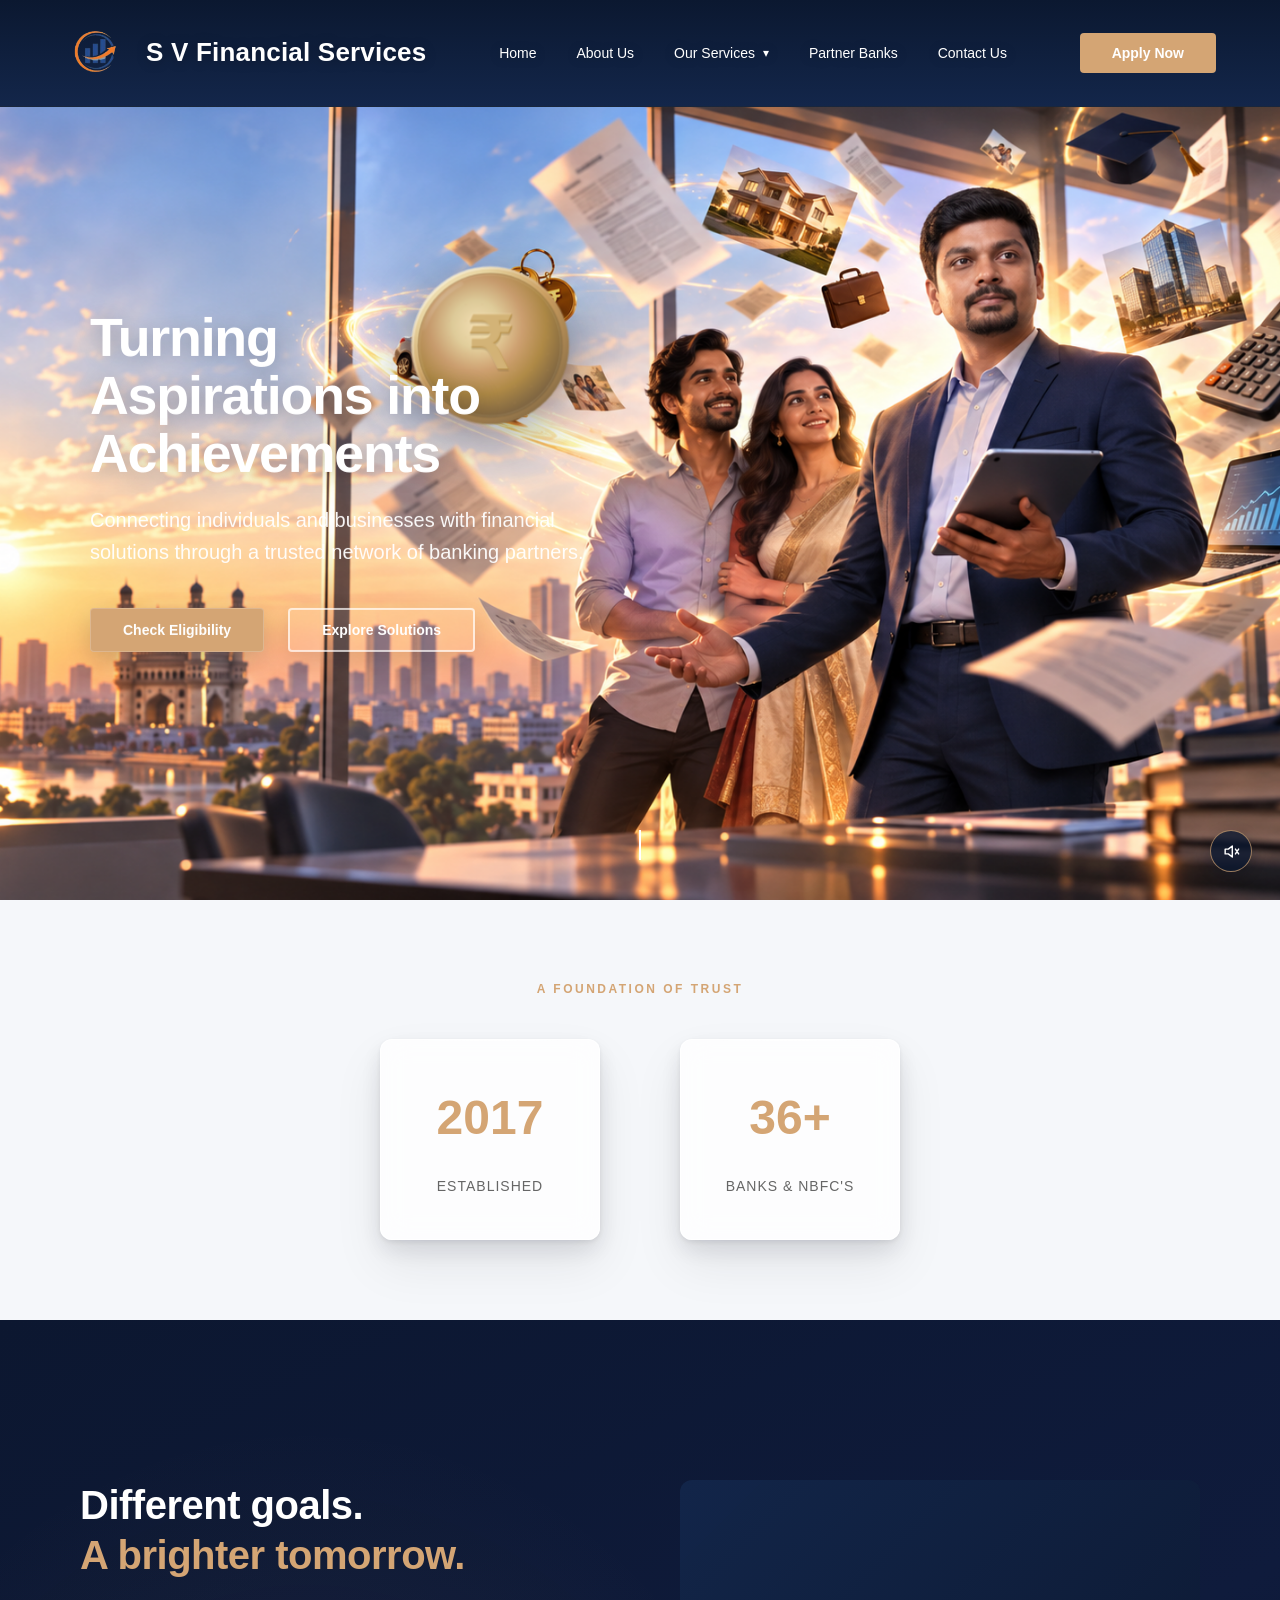
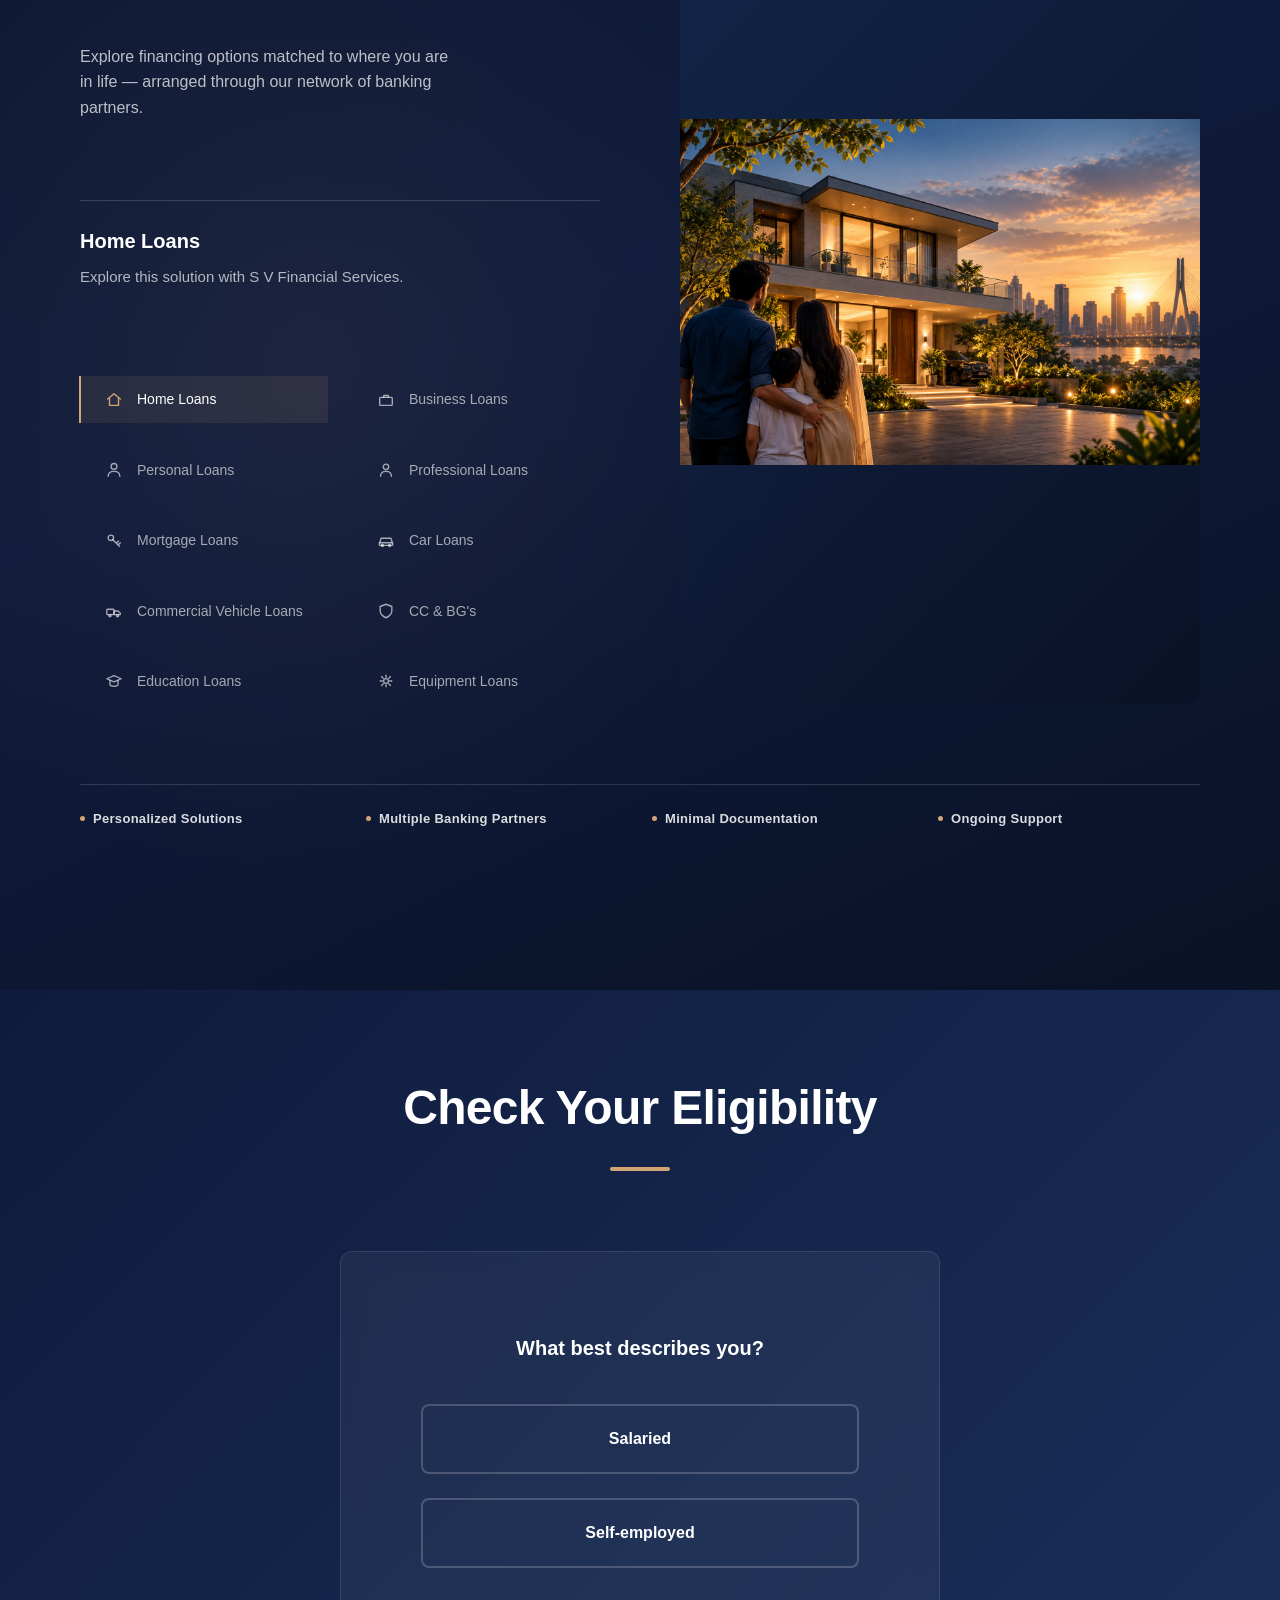
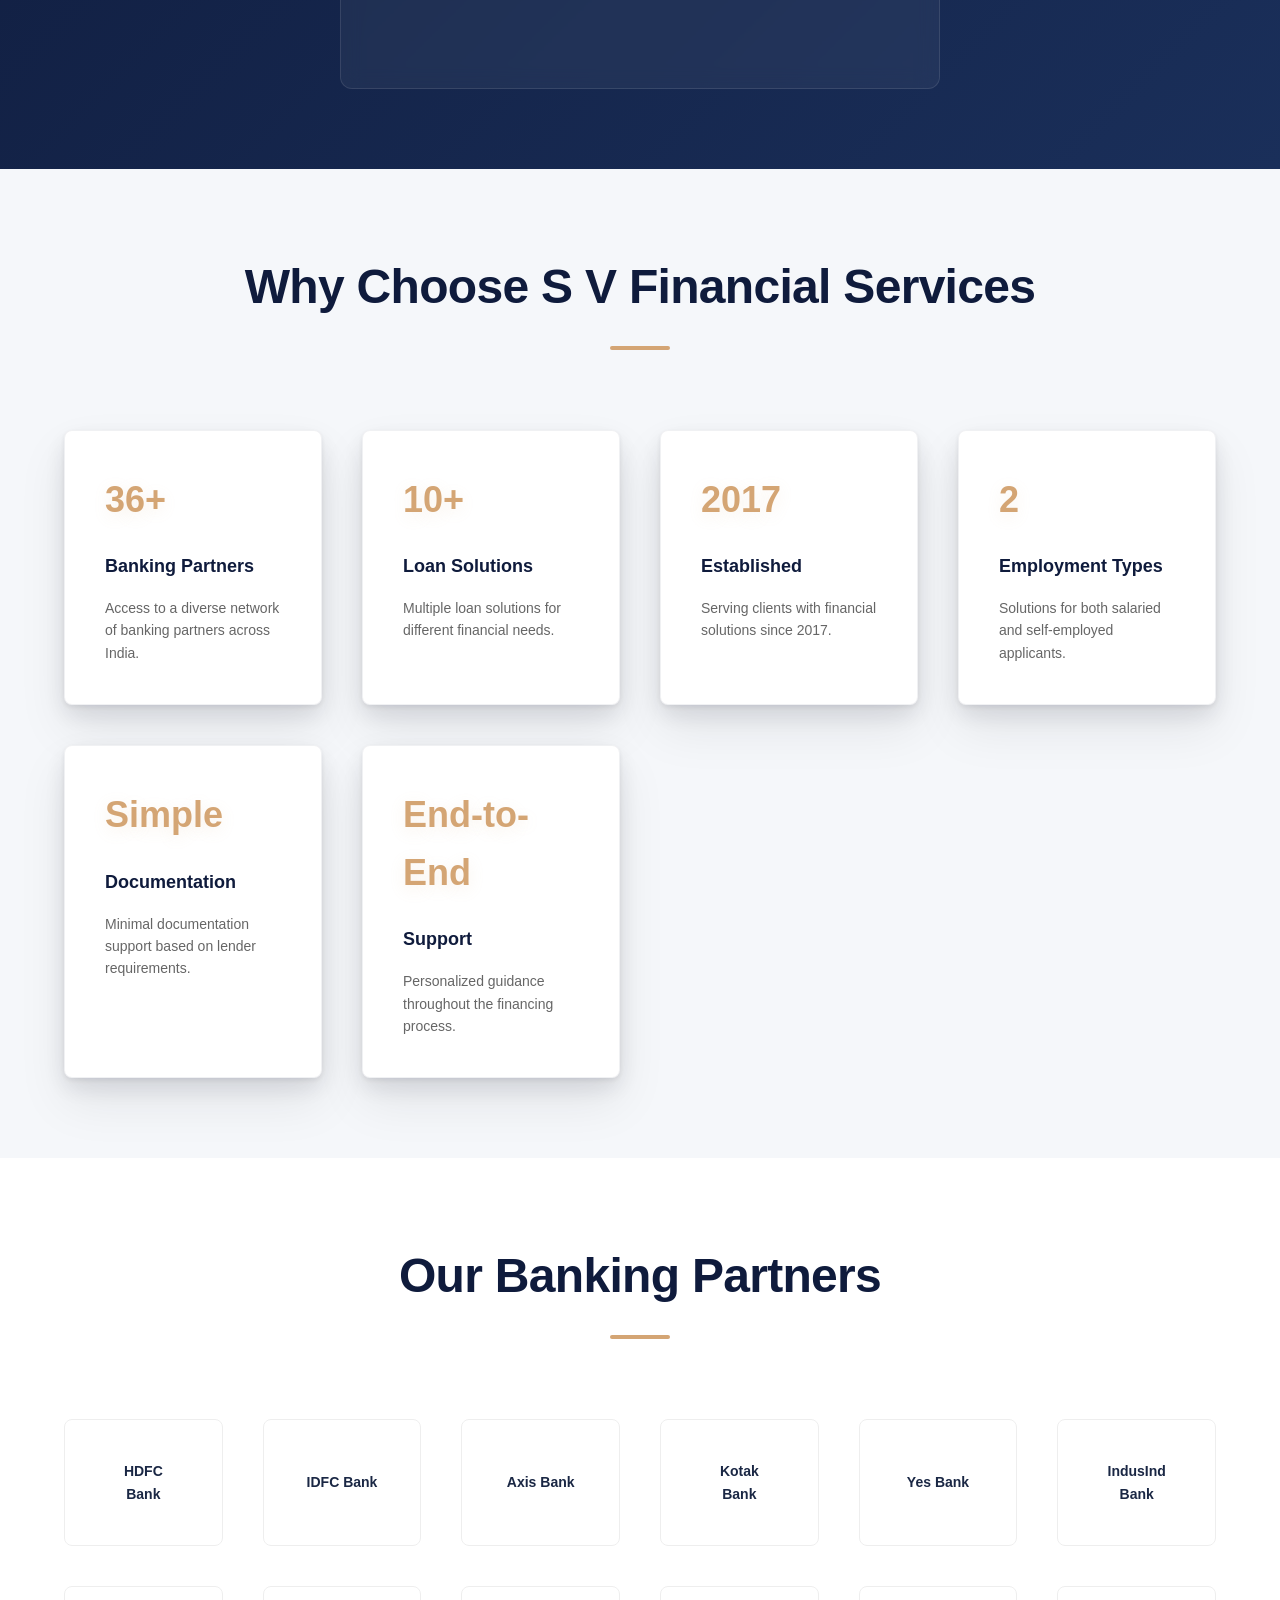
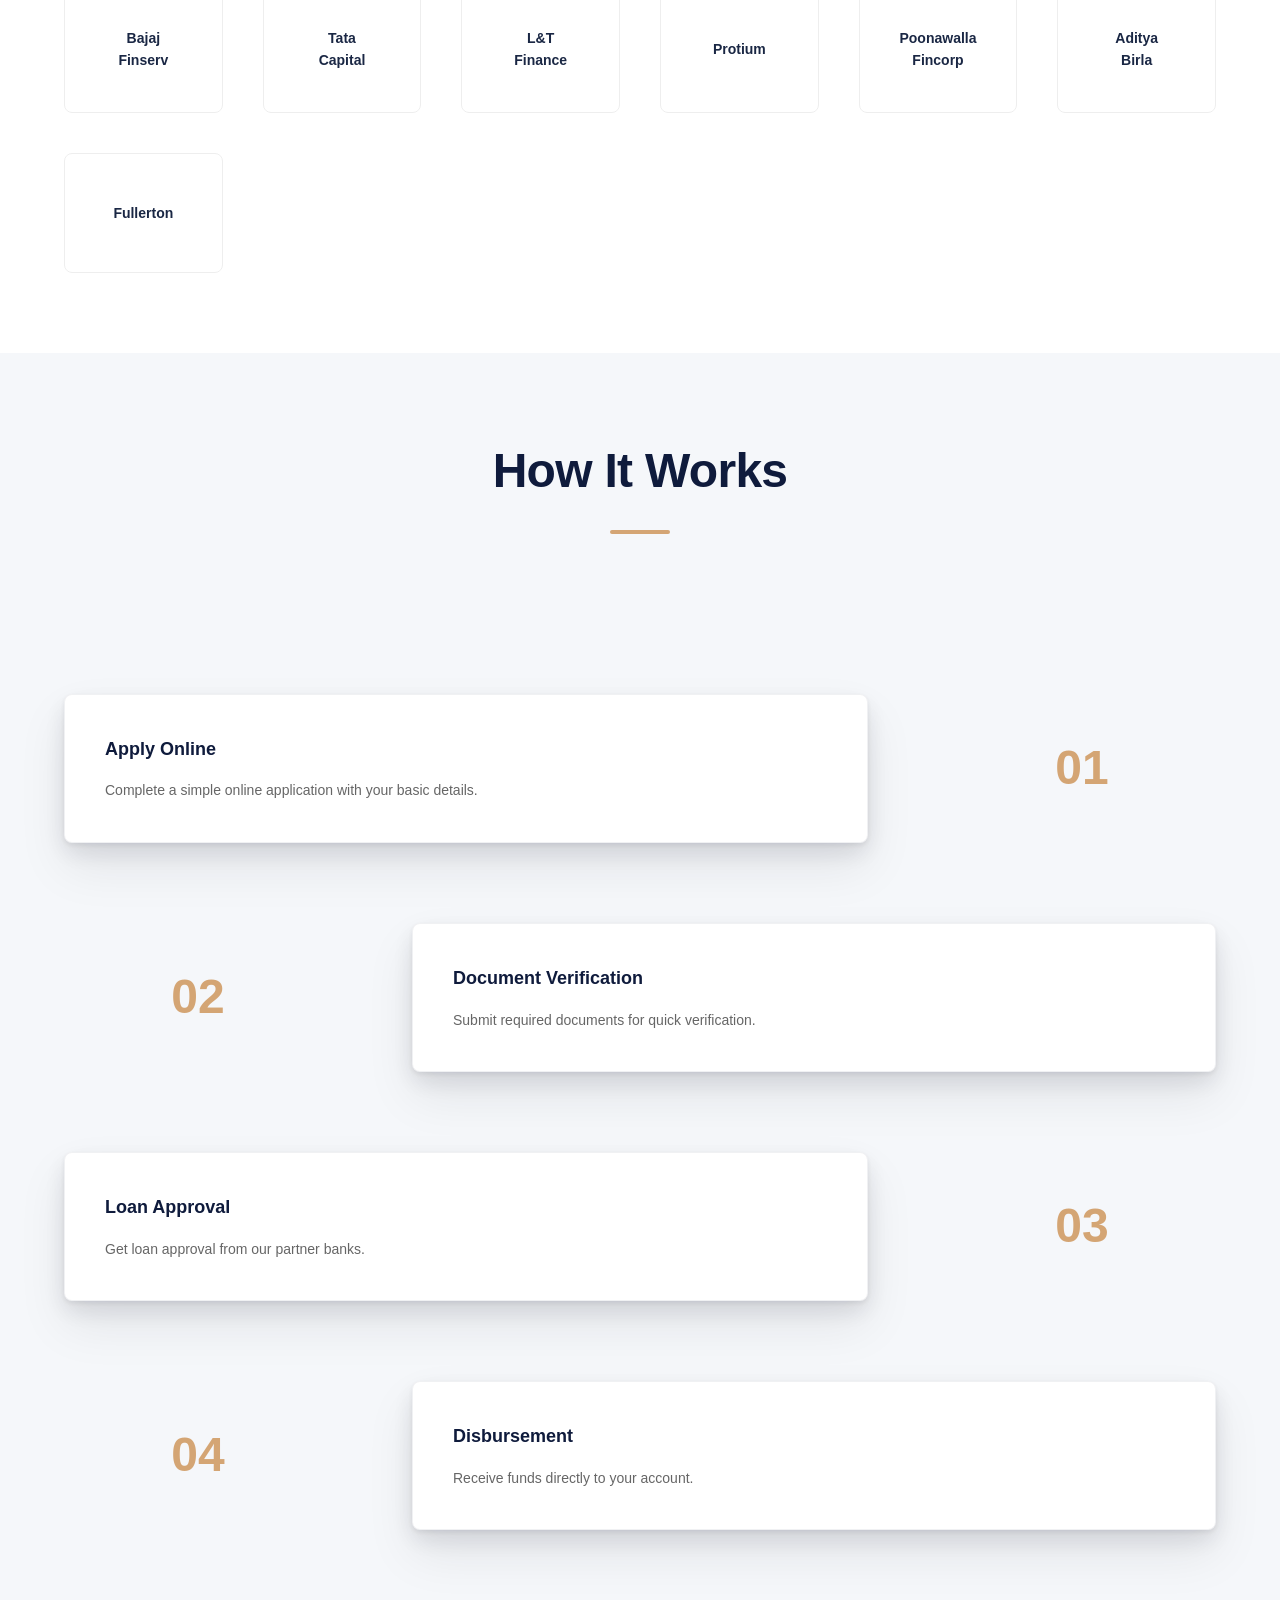
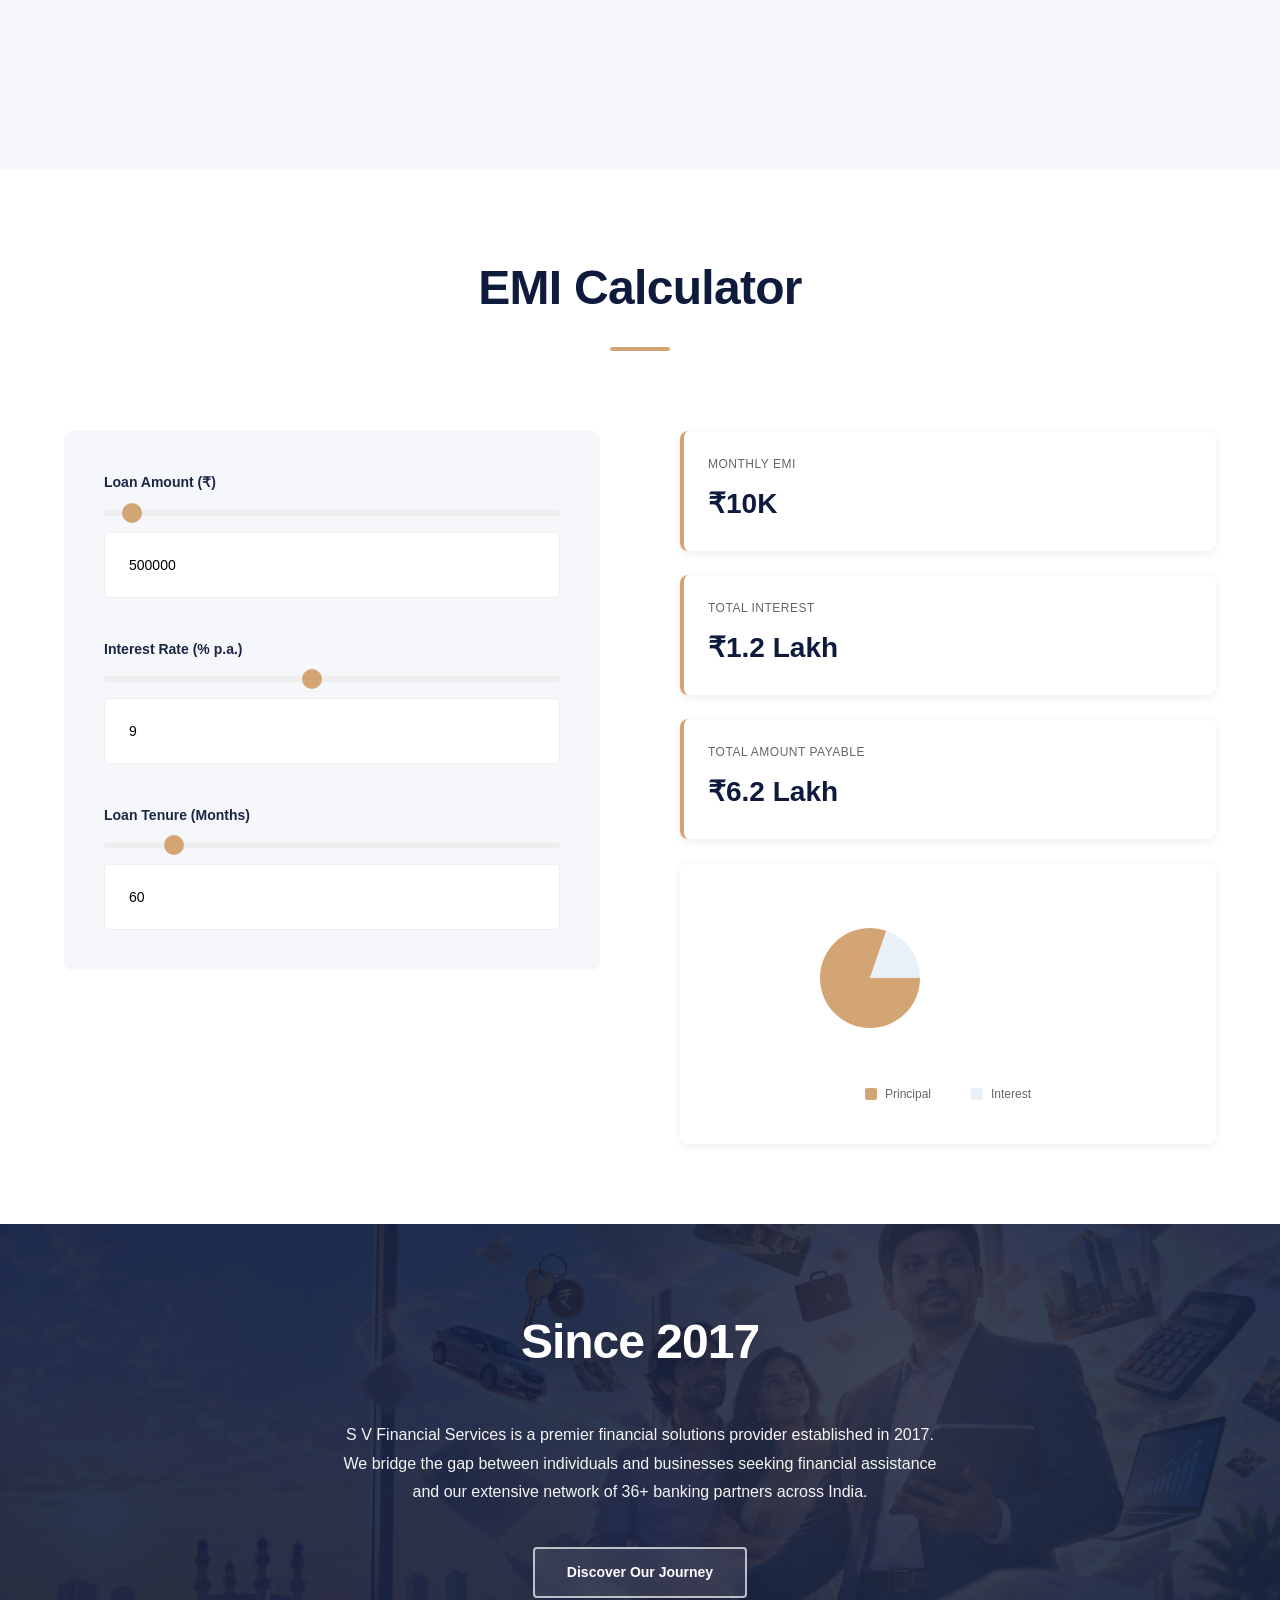
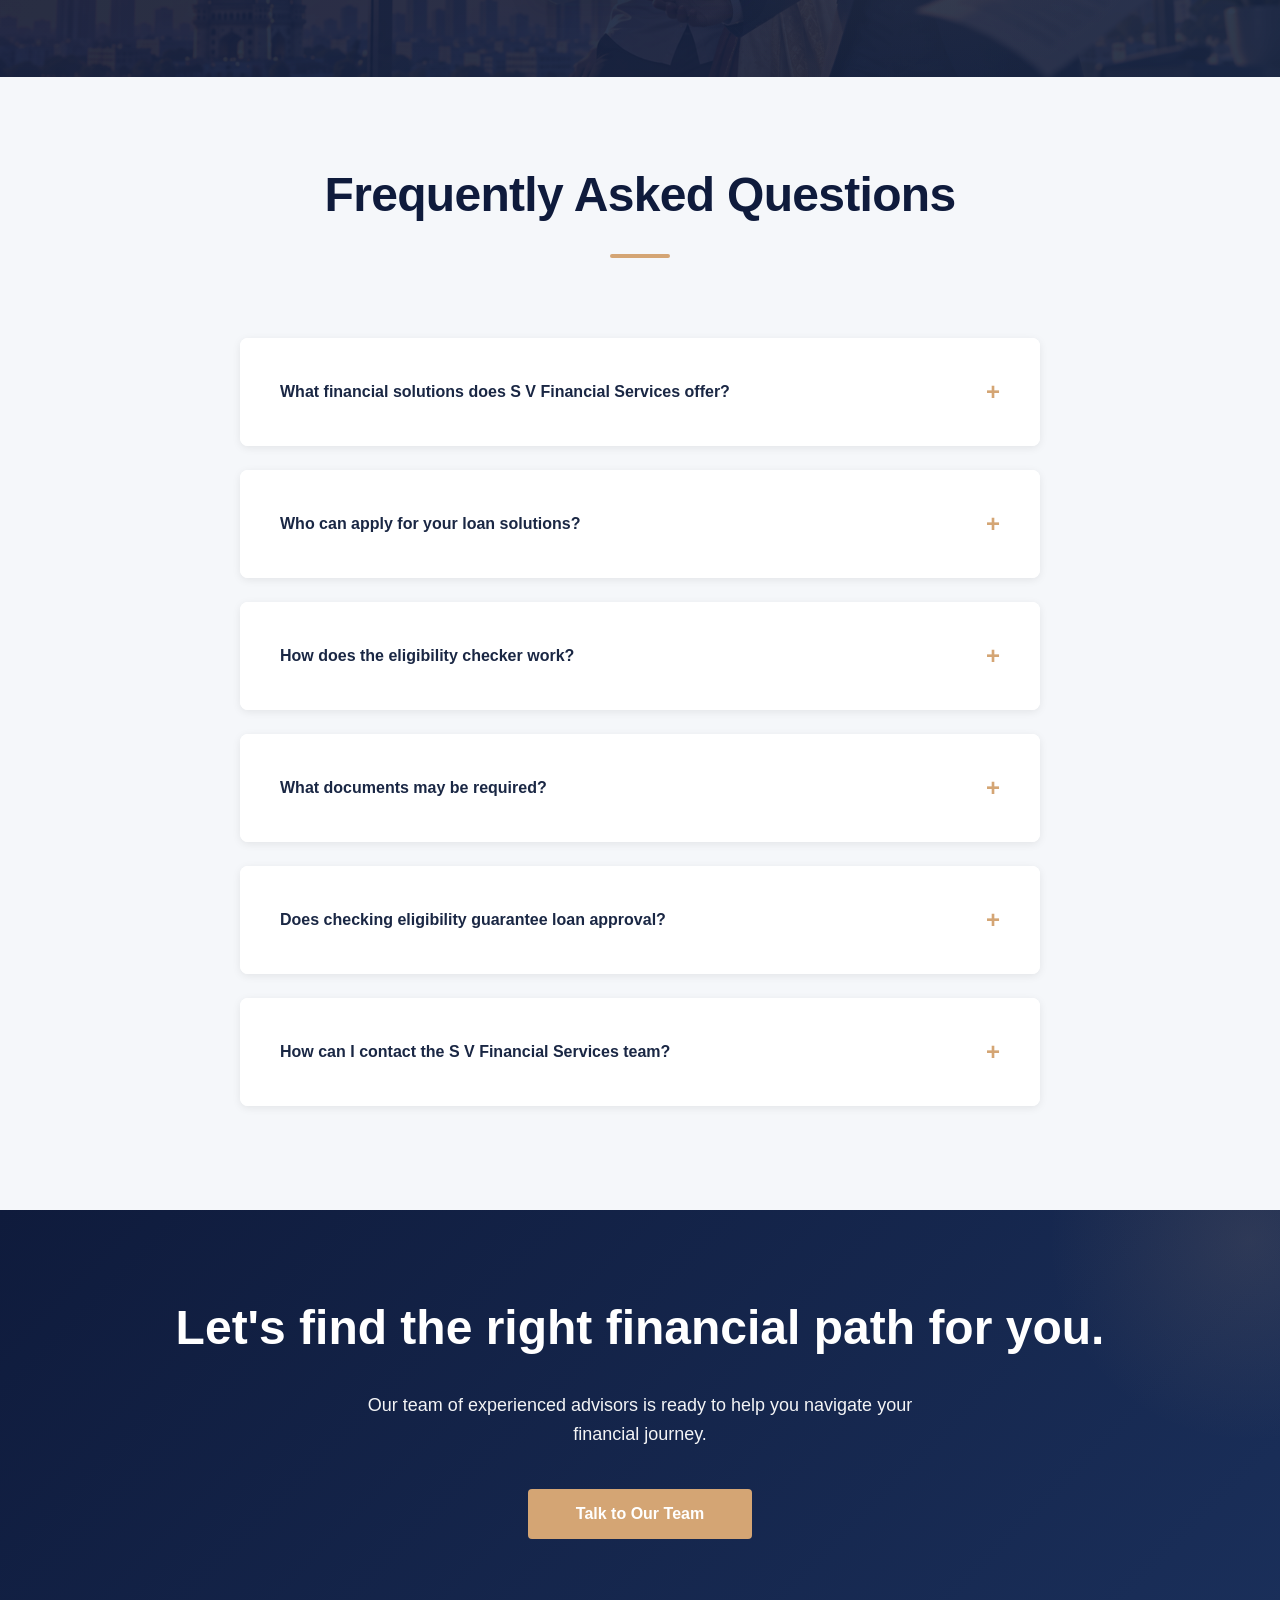
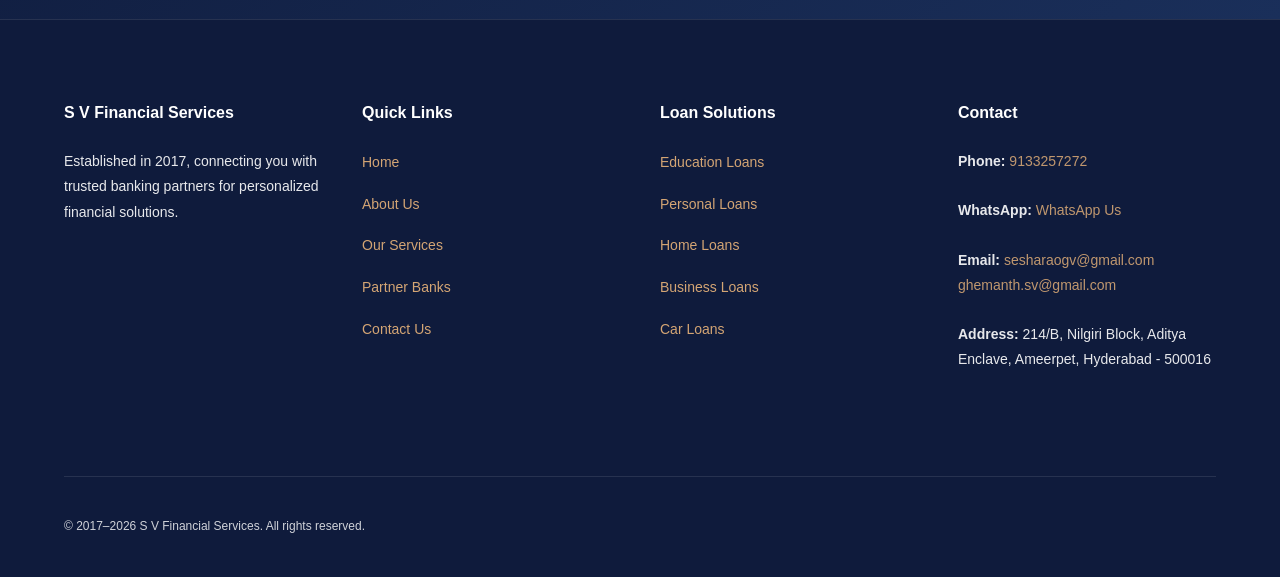
==== commit 027339a4: "Correct office address" ====
--- a/index.html
+++ b/index.html
@@ -433,7 +433,7 @@
                         <p><strong>Phone:</strong> <a href="tel:9133257272">9133257272</a></p>
                         <p><strong>WhatsApp:</strong> <a href="https://wa.me/919133257272">WhatsApp Us</a></p>
                         <p><strong>Email:</strong> <a href="mailto:sesharaogv@gmail.com">sesharaogv@gmail.com</a><br><a href="mailto:ghemanth.sv@gmail.com">ghemanth.sv@gmail.com</a></p>
-                        <p><strong>Address:</strong> 214/B, Nelagiri Block, Aditya Enclave, Ameerpet, Hyderabad-500016</p>
+                        <p><strong>Address:</strong> 214/B, Nilgiri Block, Aditya Enclave, Ameerpet, Hyderabad - 500016</p>
                     </div>
                 </div>
                 
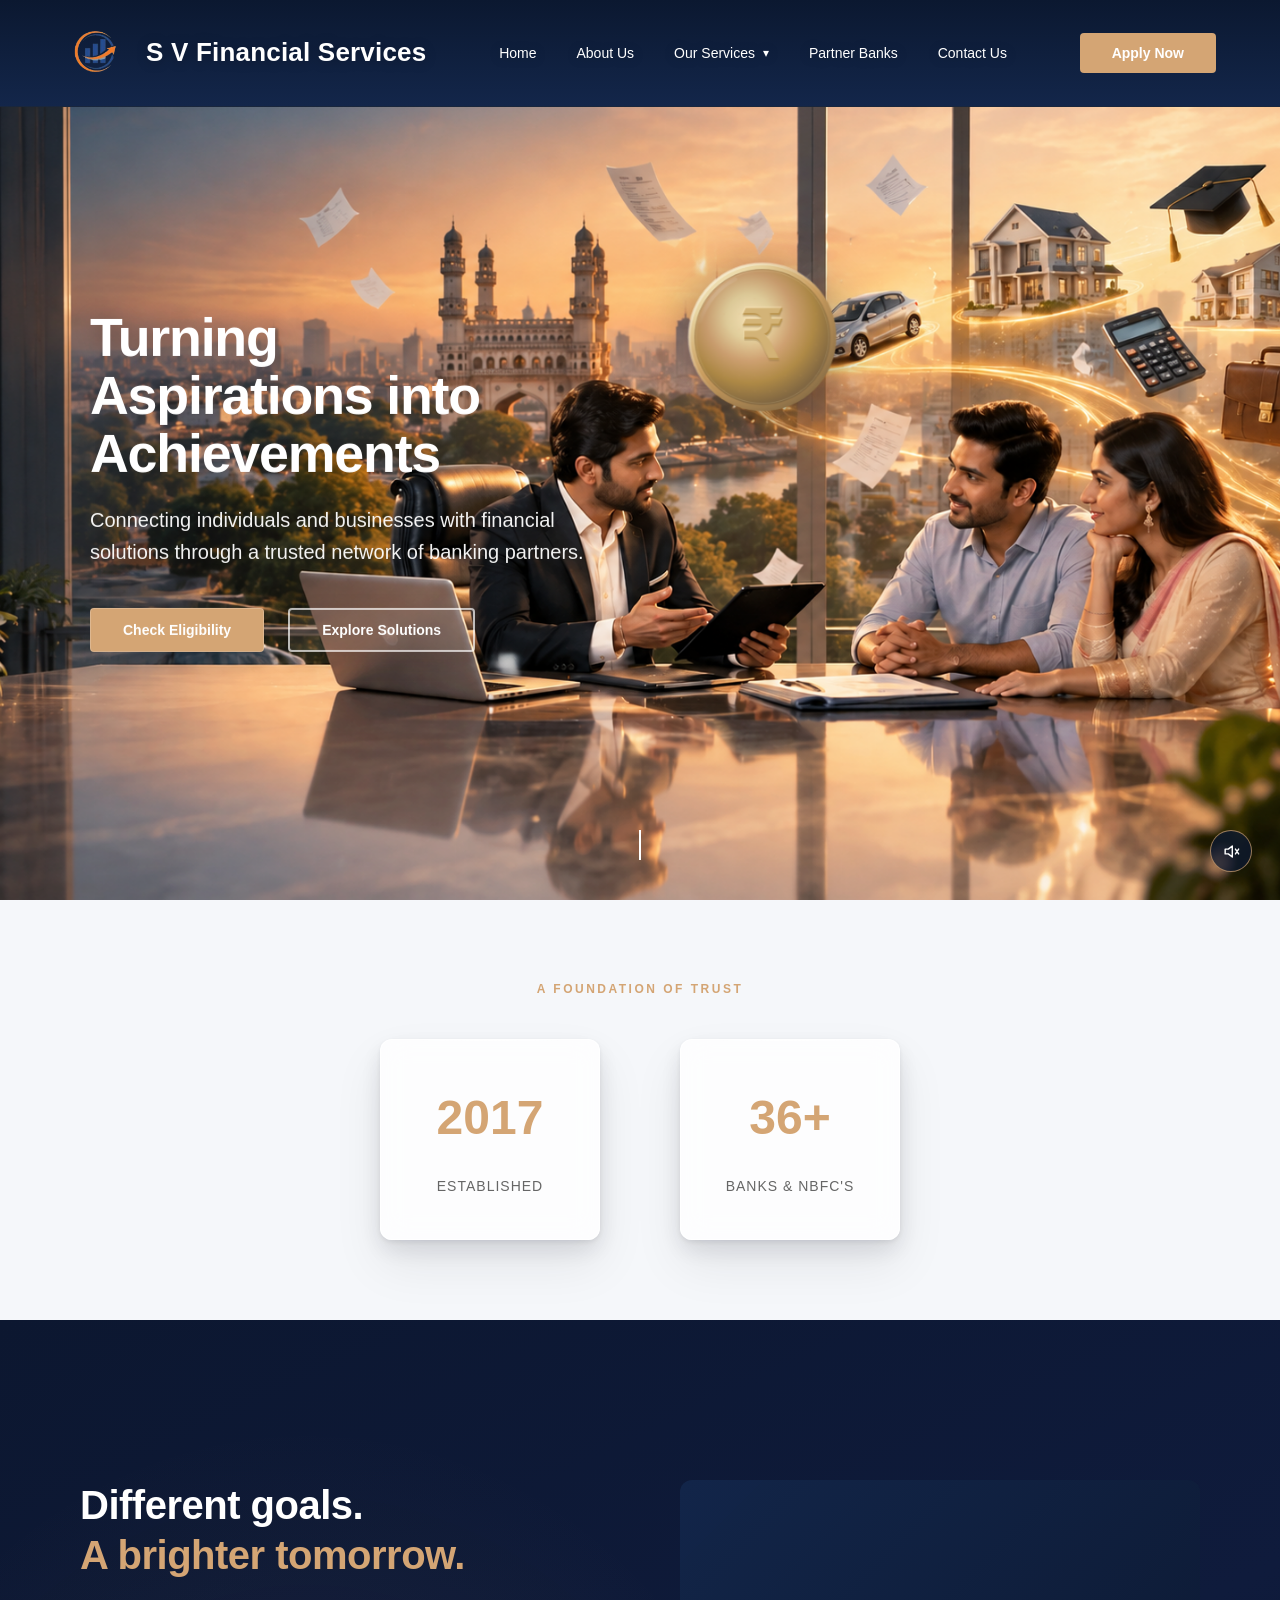
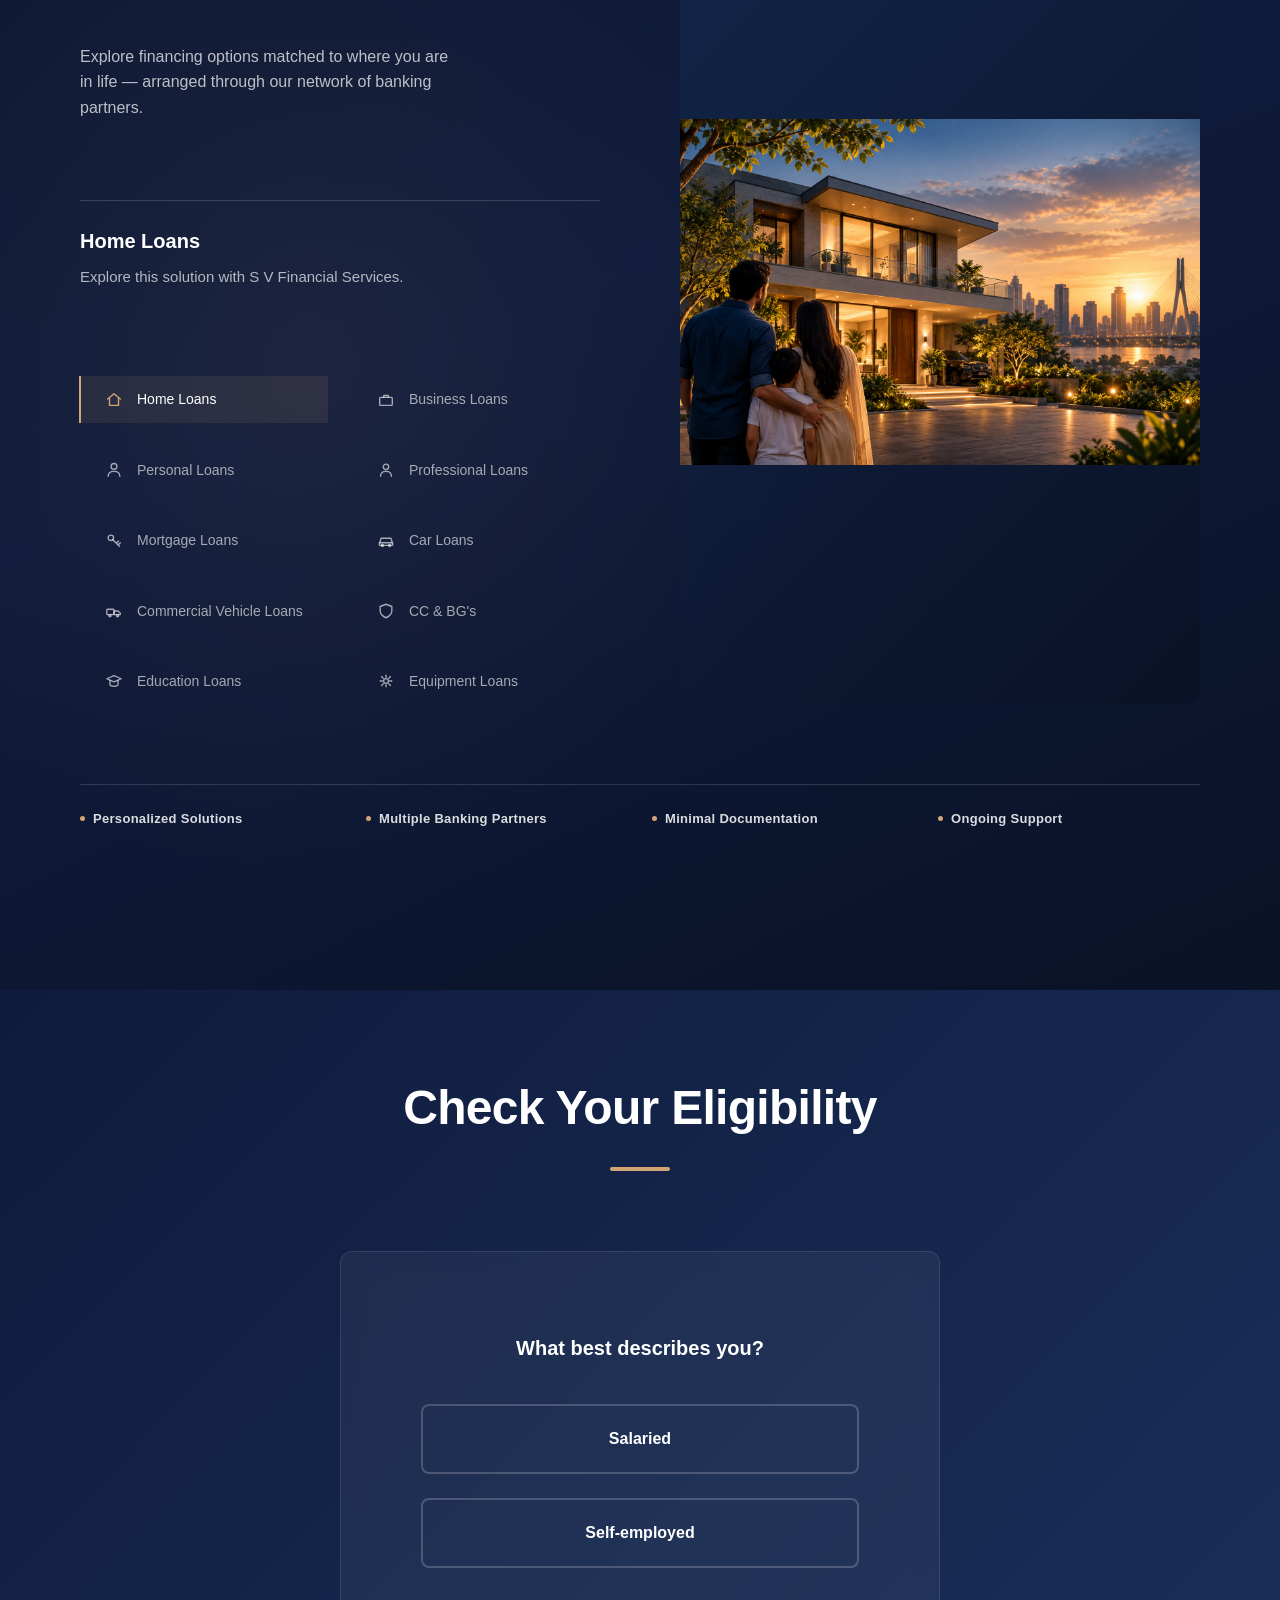
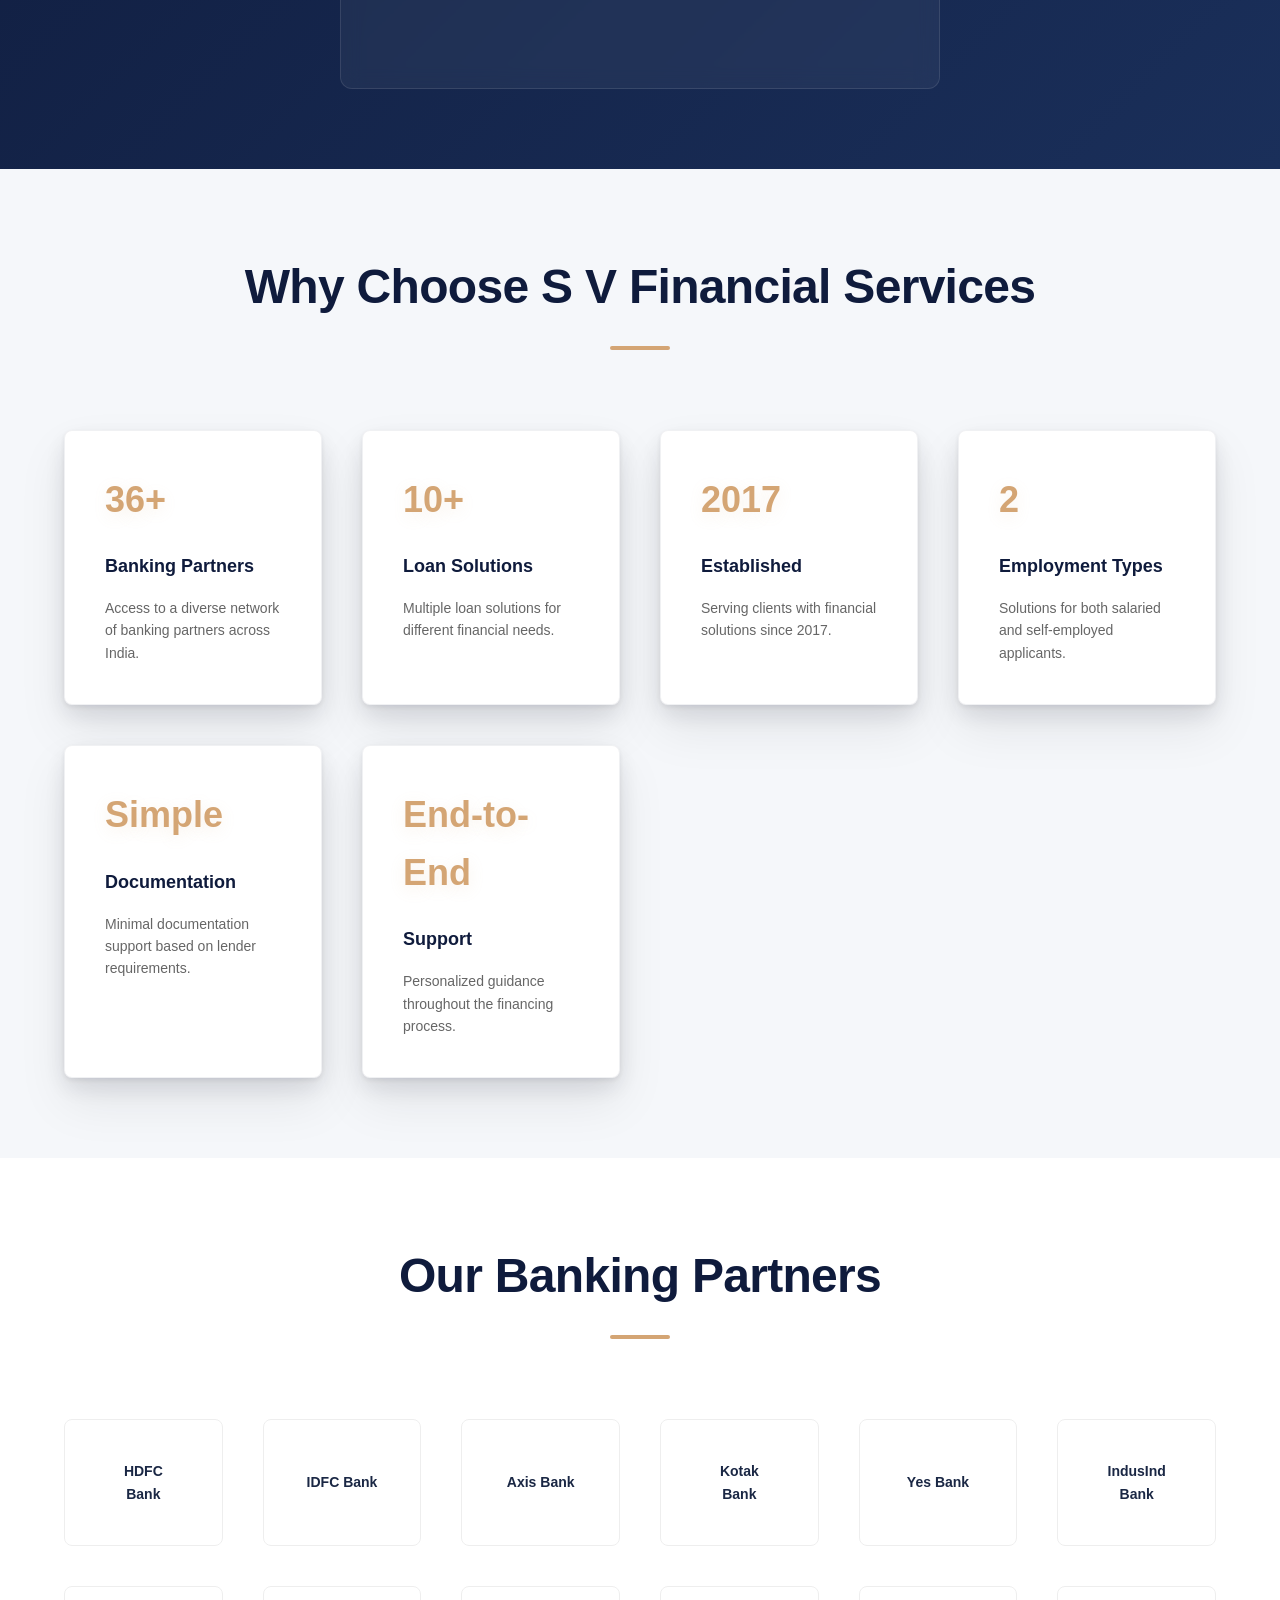
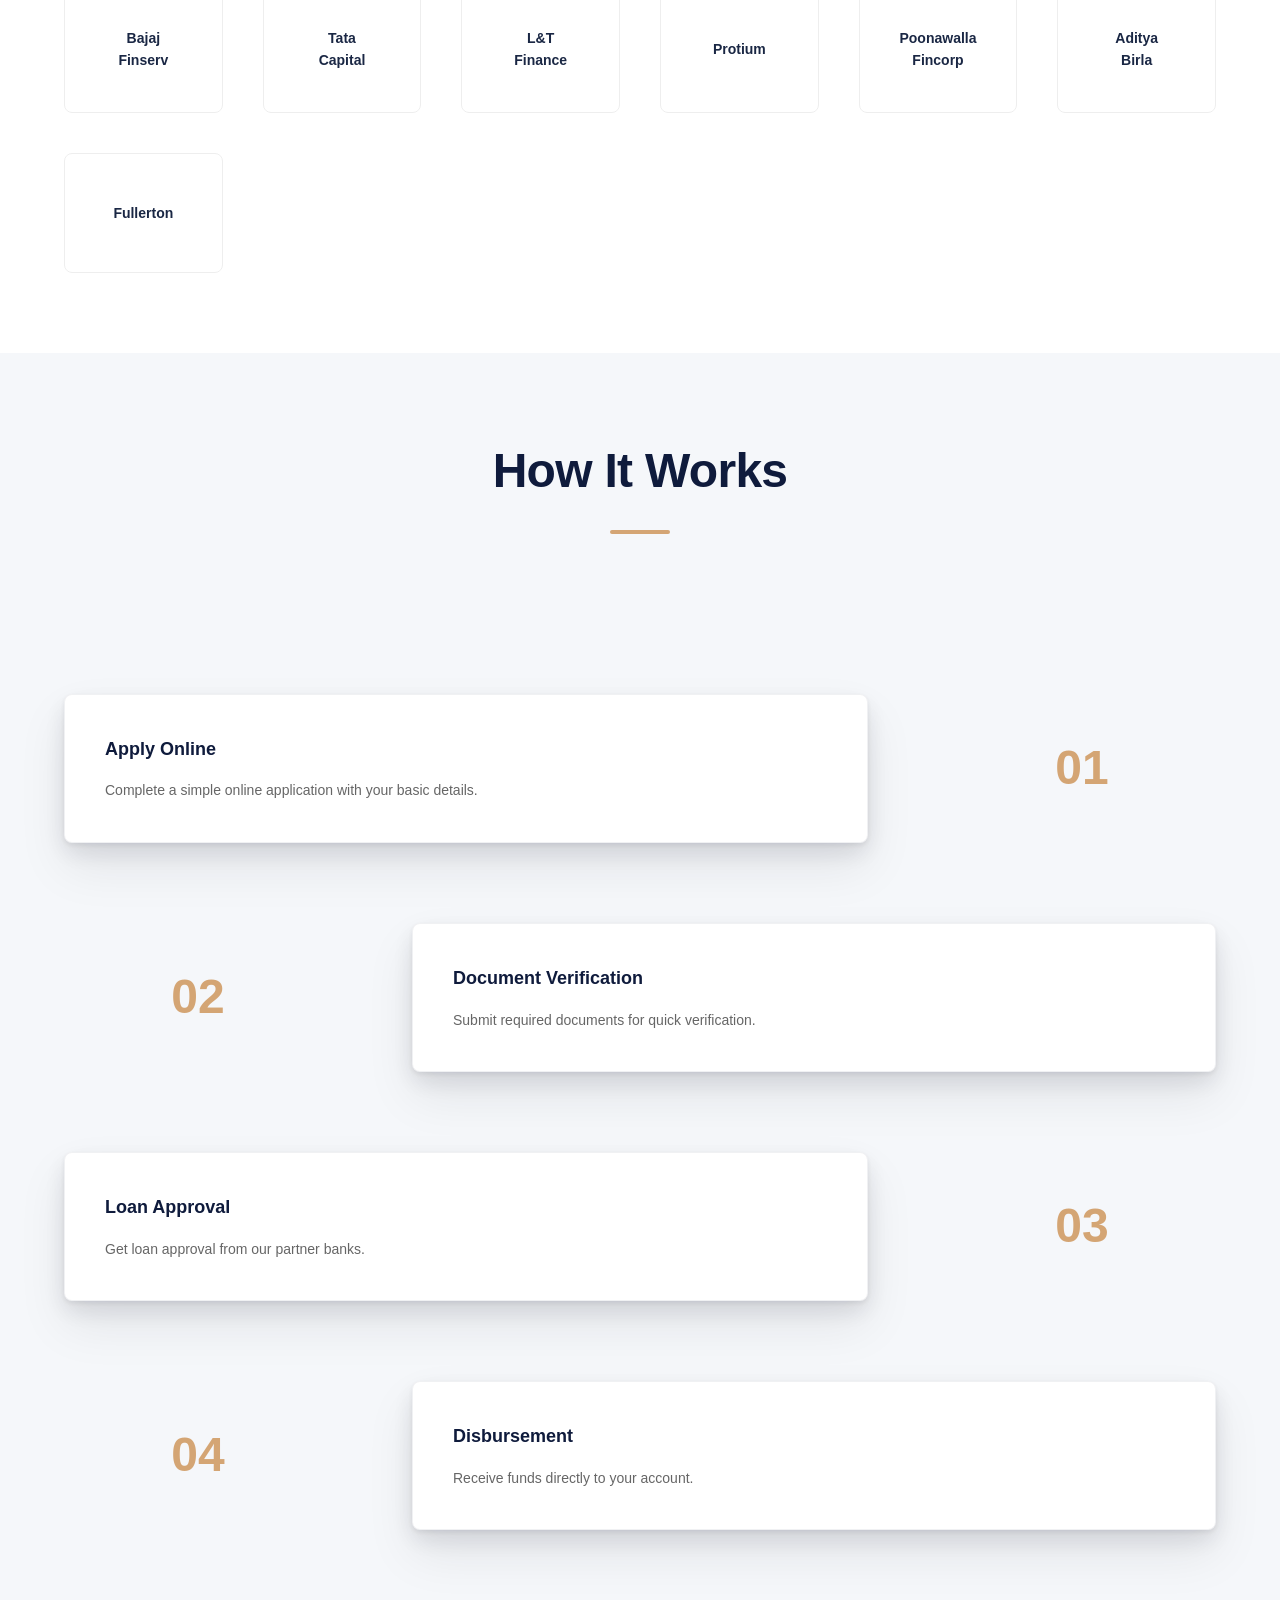
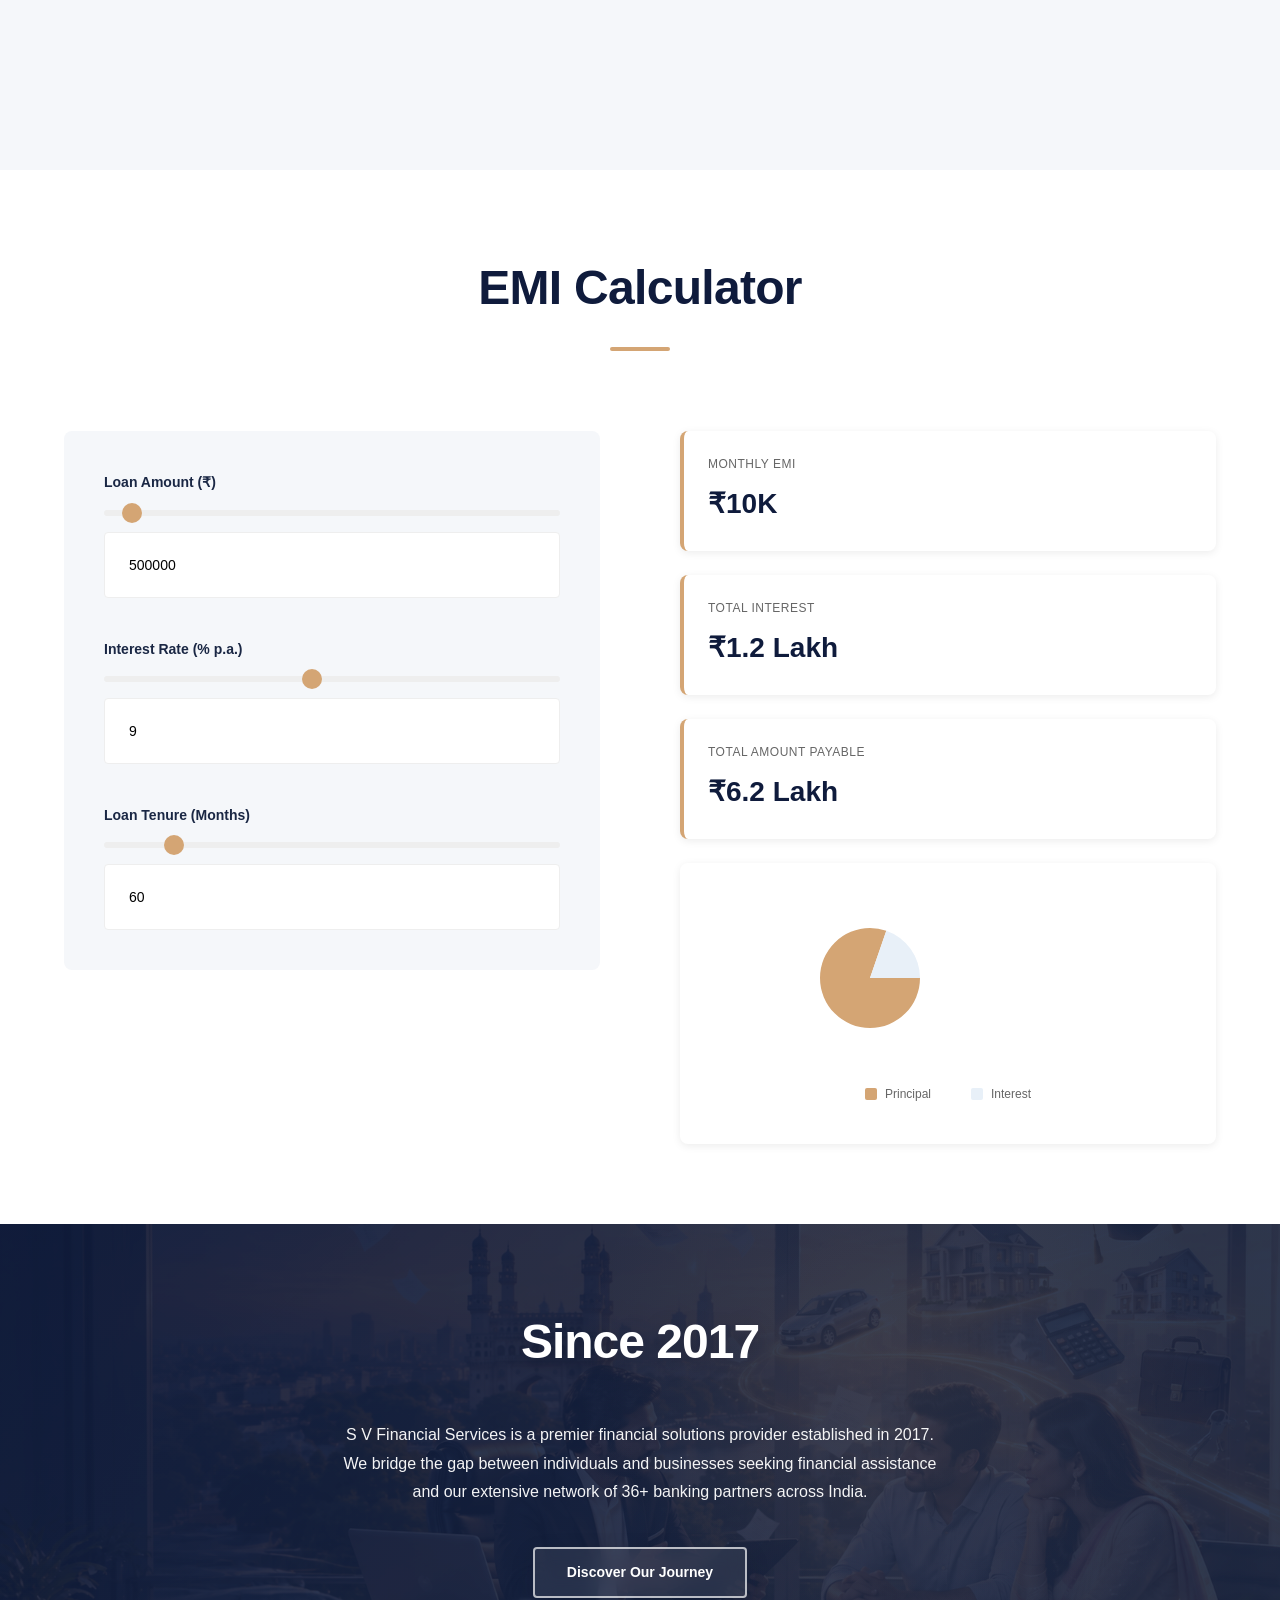
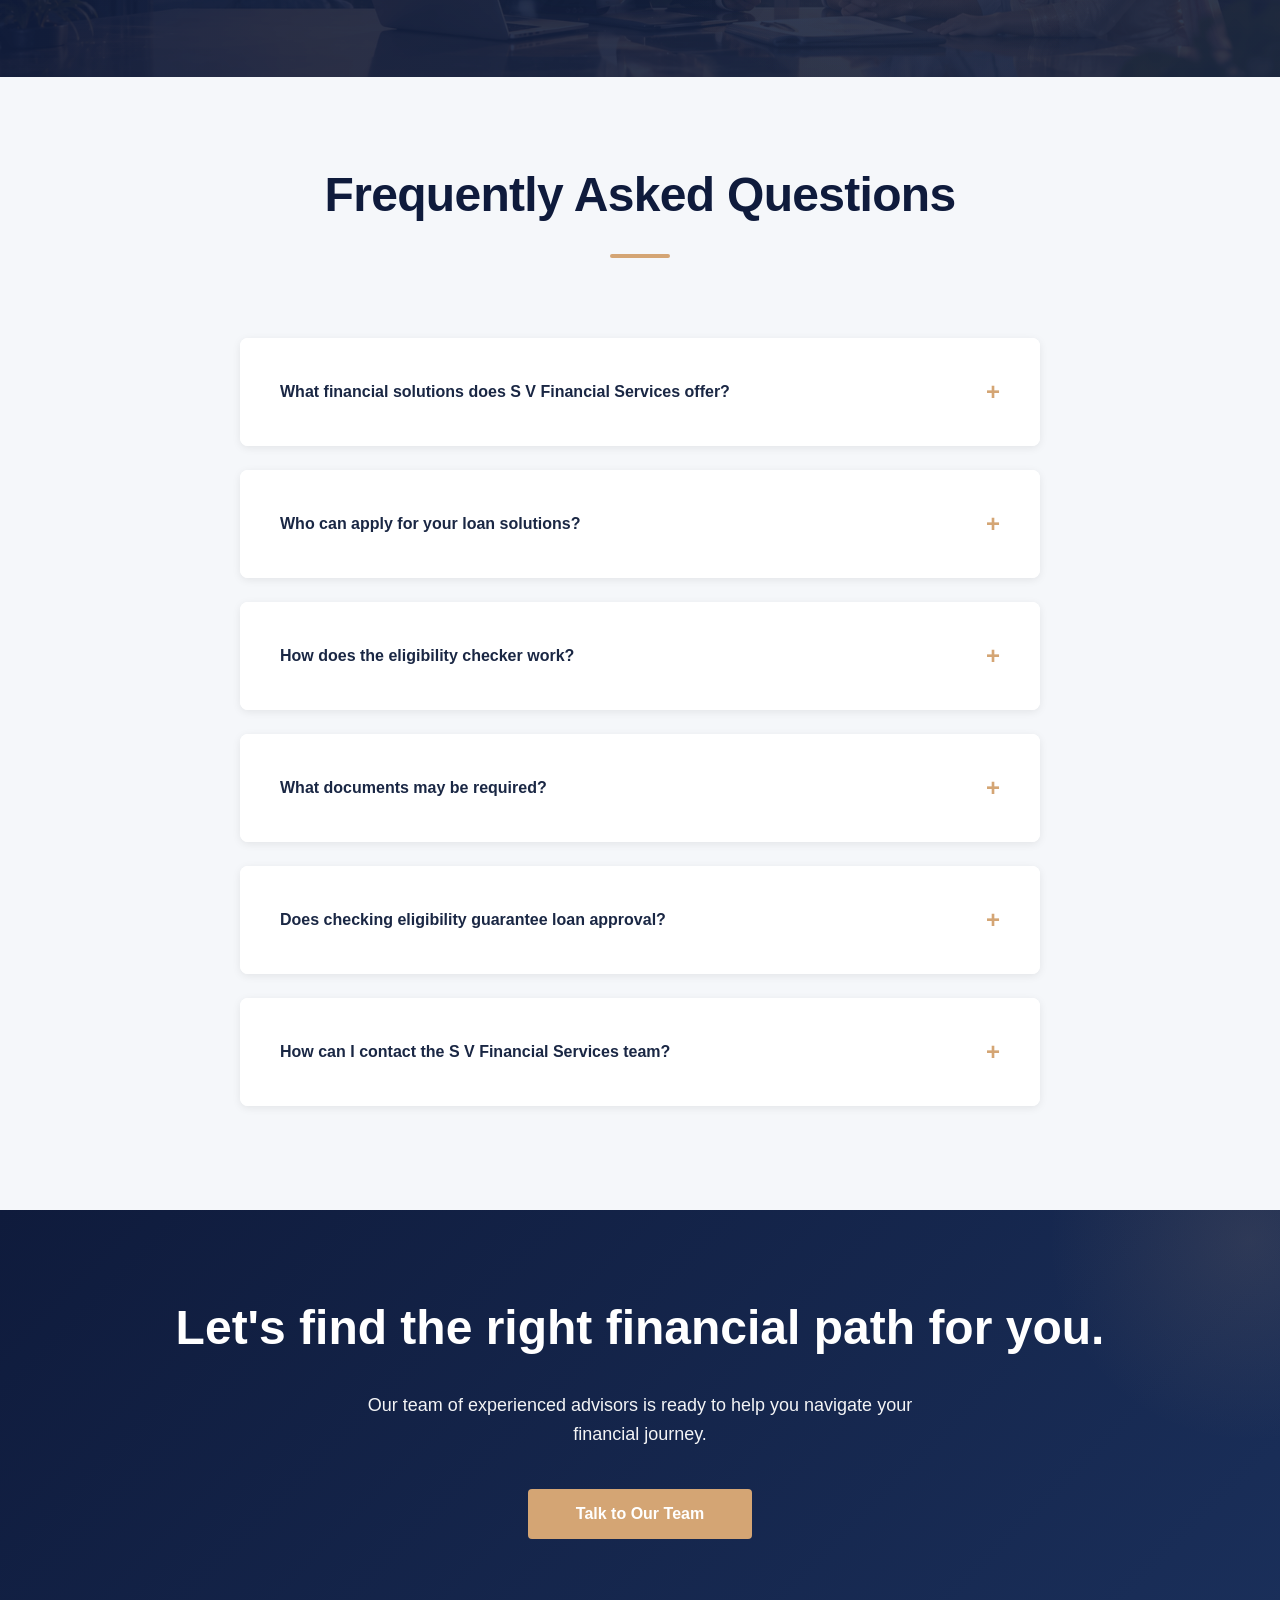
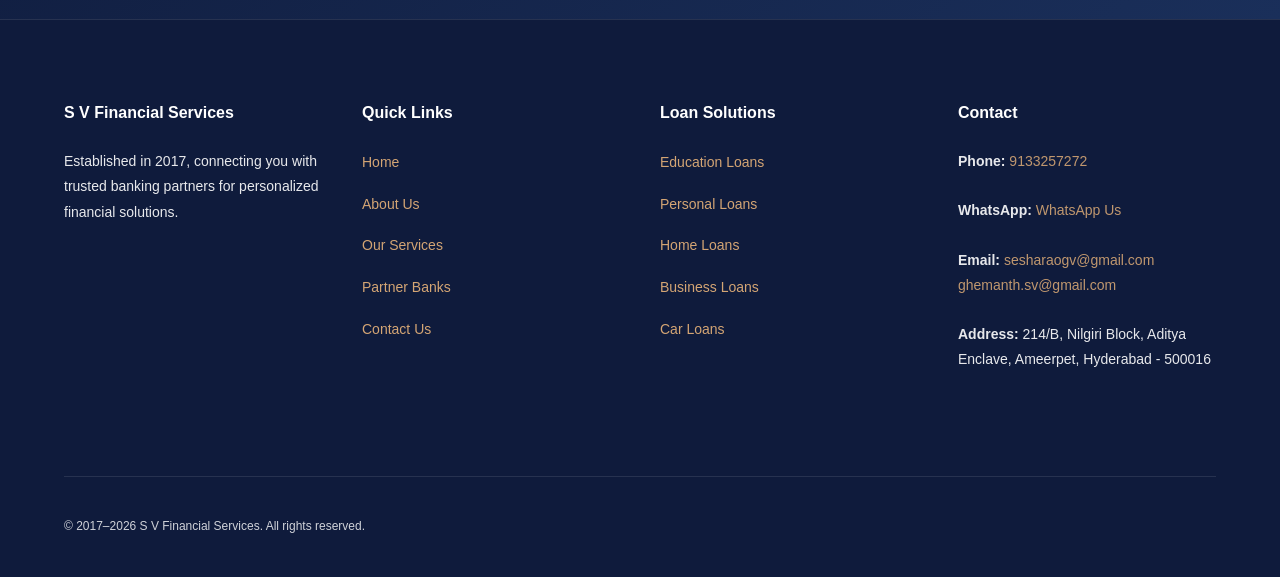
==== commit 58ebf129: "Add local SEO structured data" ====
--- a/index.html
+++ b/index.html
@@ -13,6 +13,29 @@
     
     <title>S V Financial Services - Premium Financial Solutions</title>
     <link rel="stylesheet" href="style.css">
+
+        <!-- Local SEO Structured Data -->
+    <script type="application/ld+json">
+    {
+        "@context": "https://schema.org",
+        "@type": "FinancialService",
+        "@id": "https://sv-financial-services.sahi-srinivas99.workers.dev/#business",
+        "name": "S V Financial Services",
+        "url": "https://sv-financial-services.sahi-srinivas99.workers.dev/",
+        "logo": "https://sv-financial-services.sahi-srinivas99.workers.dev/assets/LOGO.png",
+        "image": "https://sv-financial-services.sahi-srinivas99.workers.dev/assets/hero.png",
+        "telephone": "+91-9133257272",
+        "address": {
+            "@type": "PostalAddress",
+            "streetAddress": "214/B, Nilgiri Block, Aditya Enclave, Ameerpet",
+            "addressLocality": "Hyderabad",
+            "addressRegion": "Telangana",
+            "postalCode": "500016",
+            "addressCountry": "IN"
+        },
+        "foundingDate": "2017"
+    }
+    </script>
 </head>
 <body class="home-page">
     <!-- PERSISTENT ₹ COIN — single reusable signature visual, travels via JS across the whole page -->
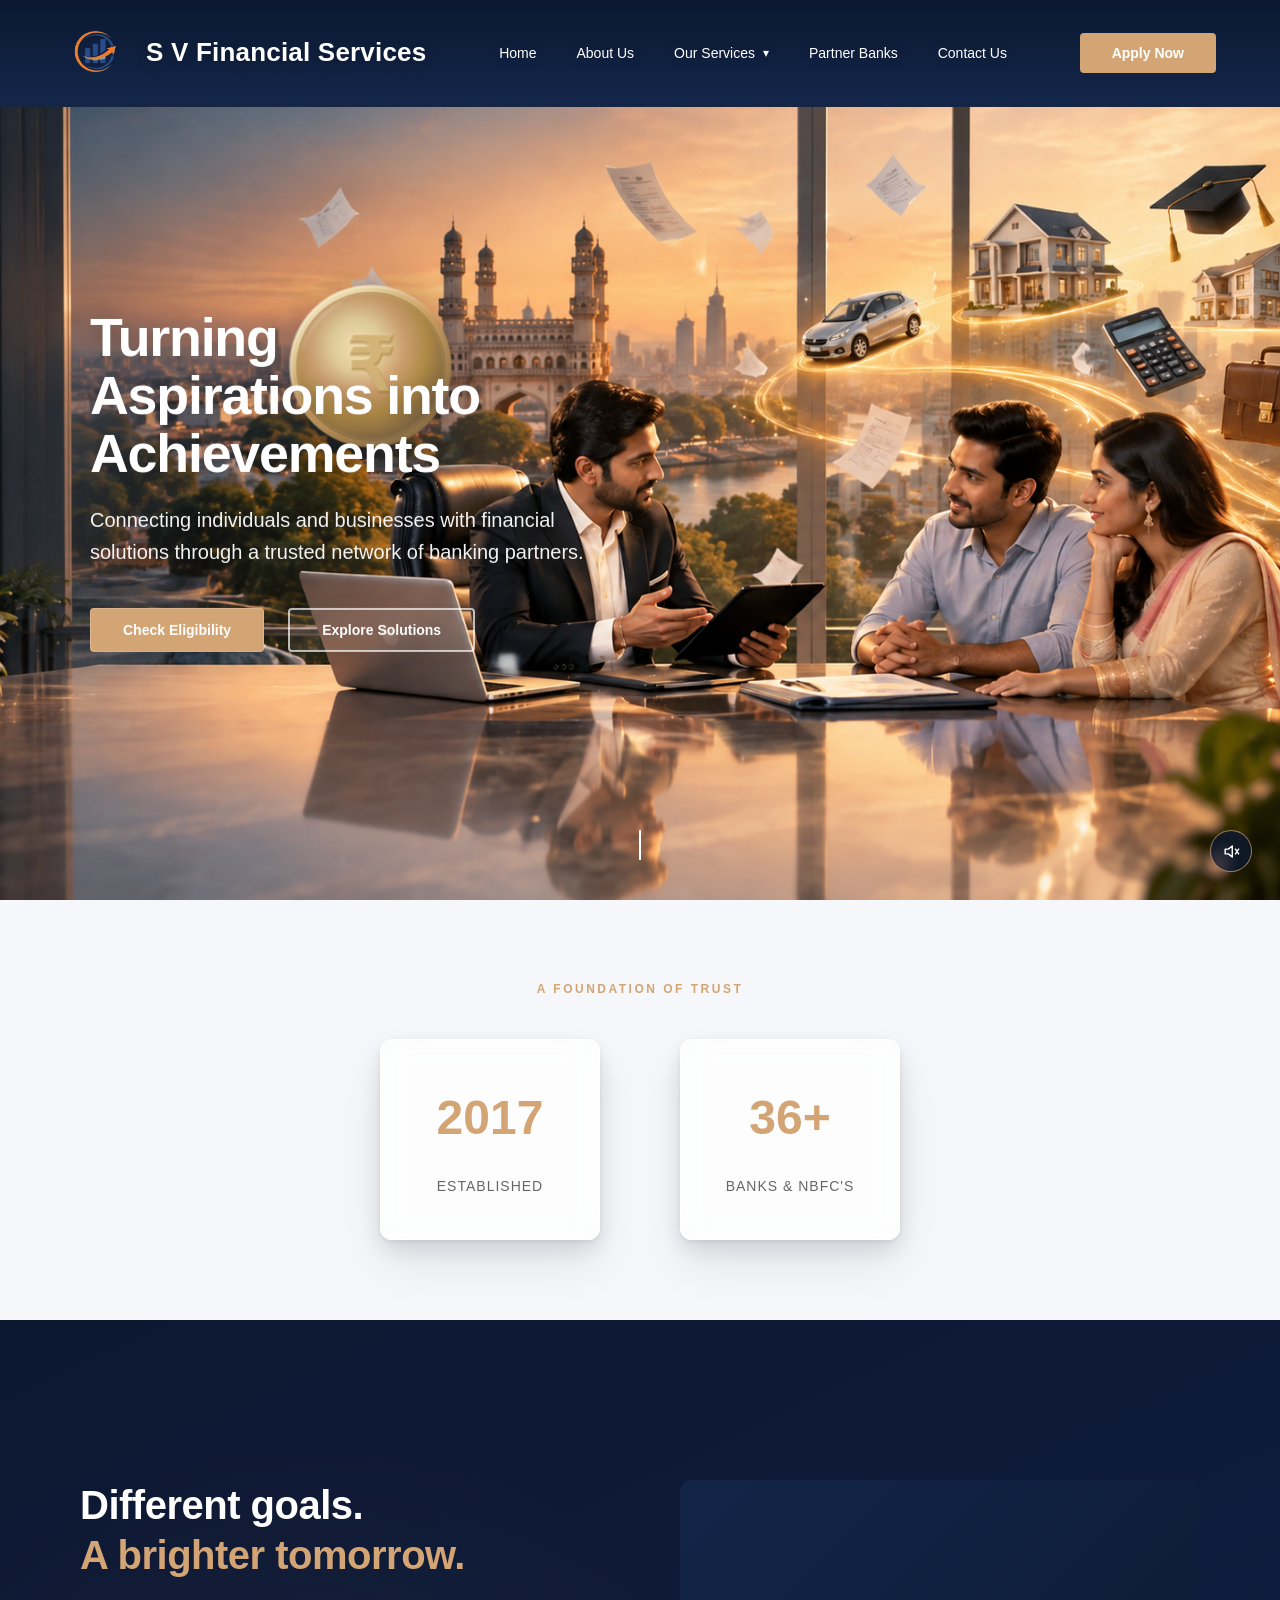
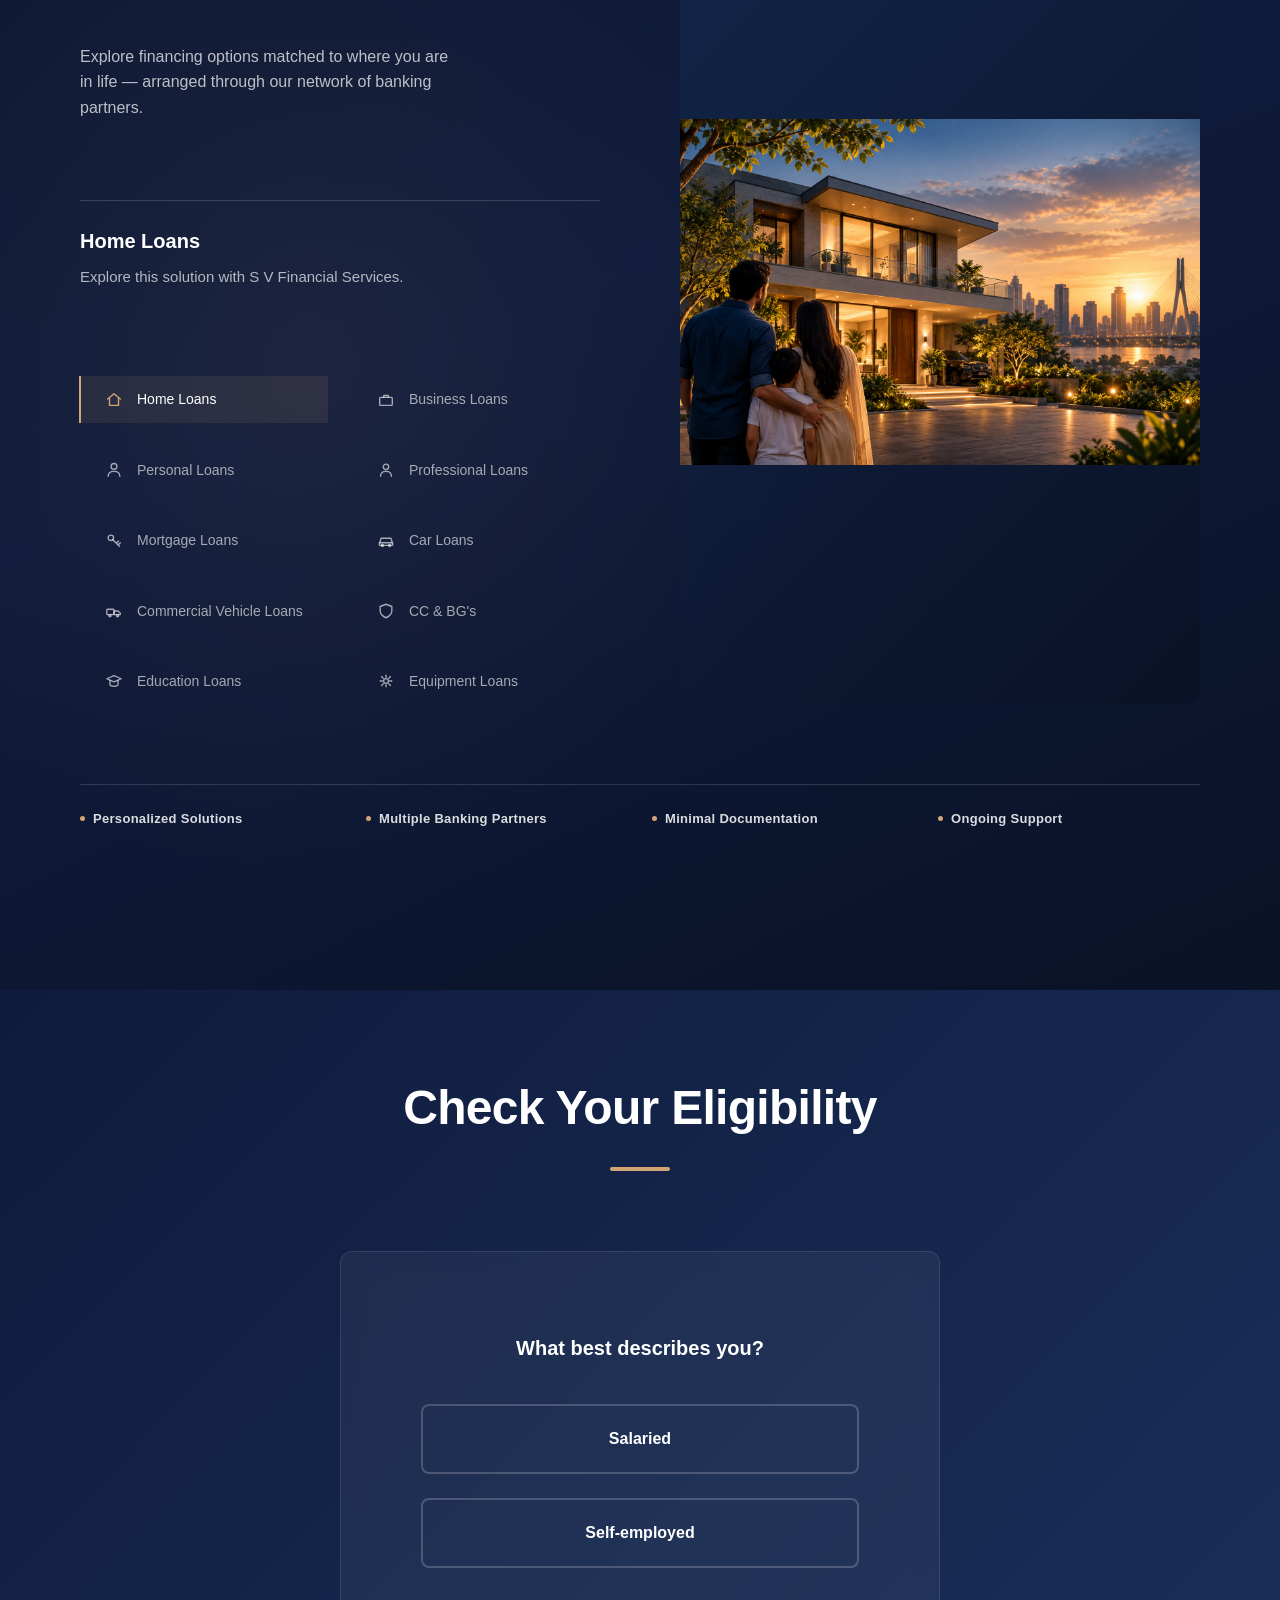
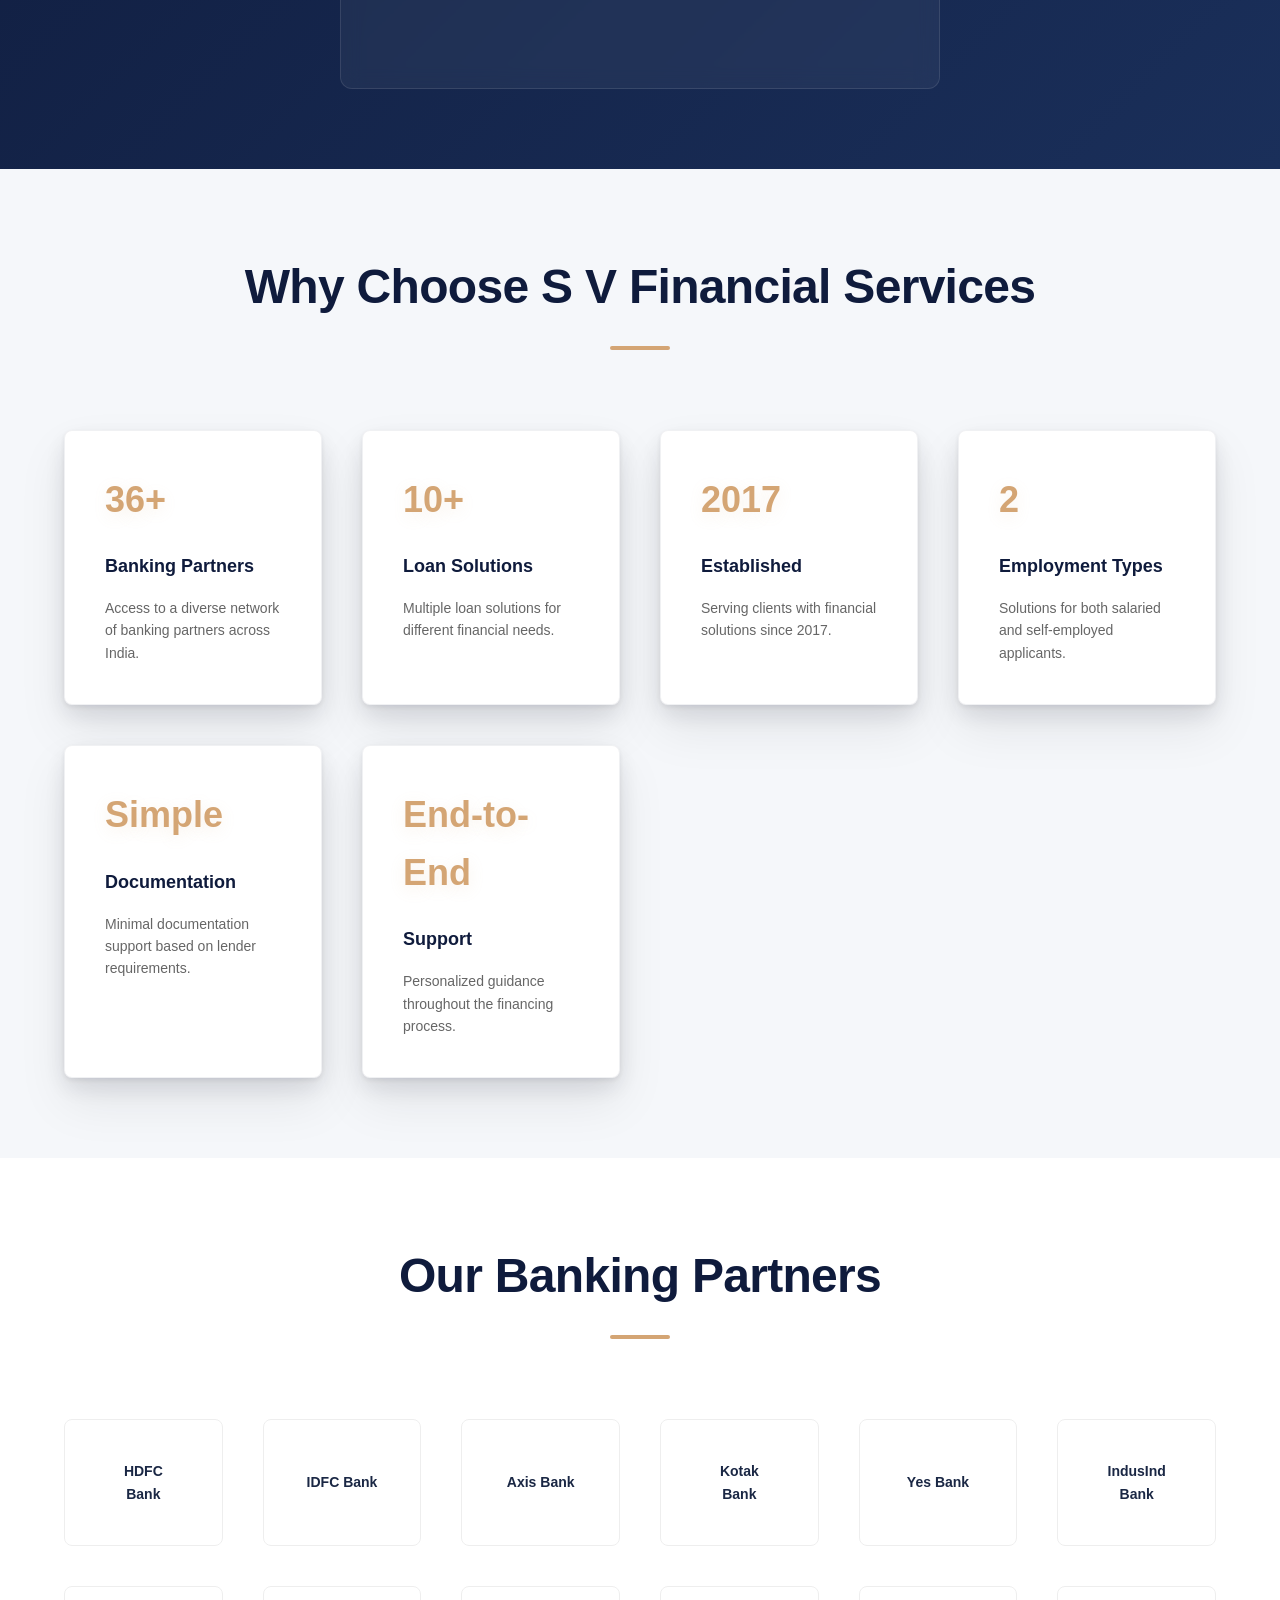
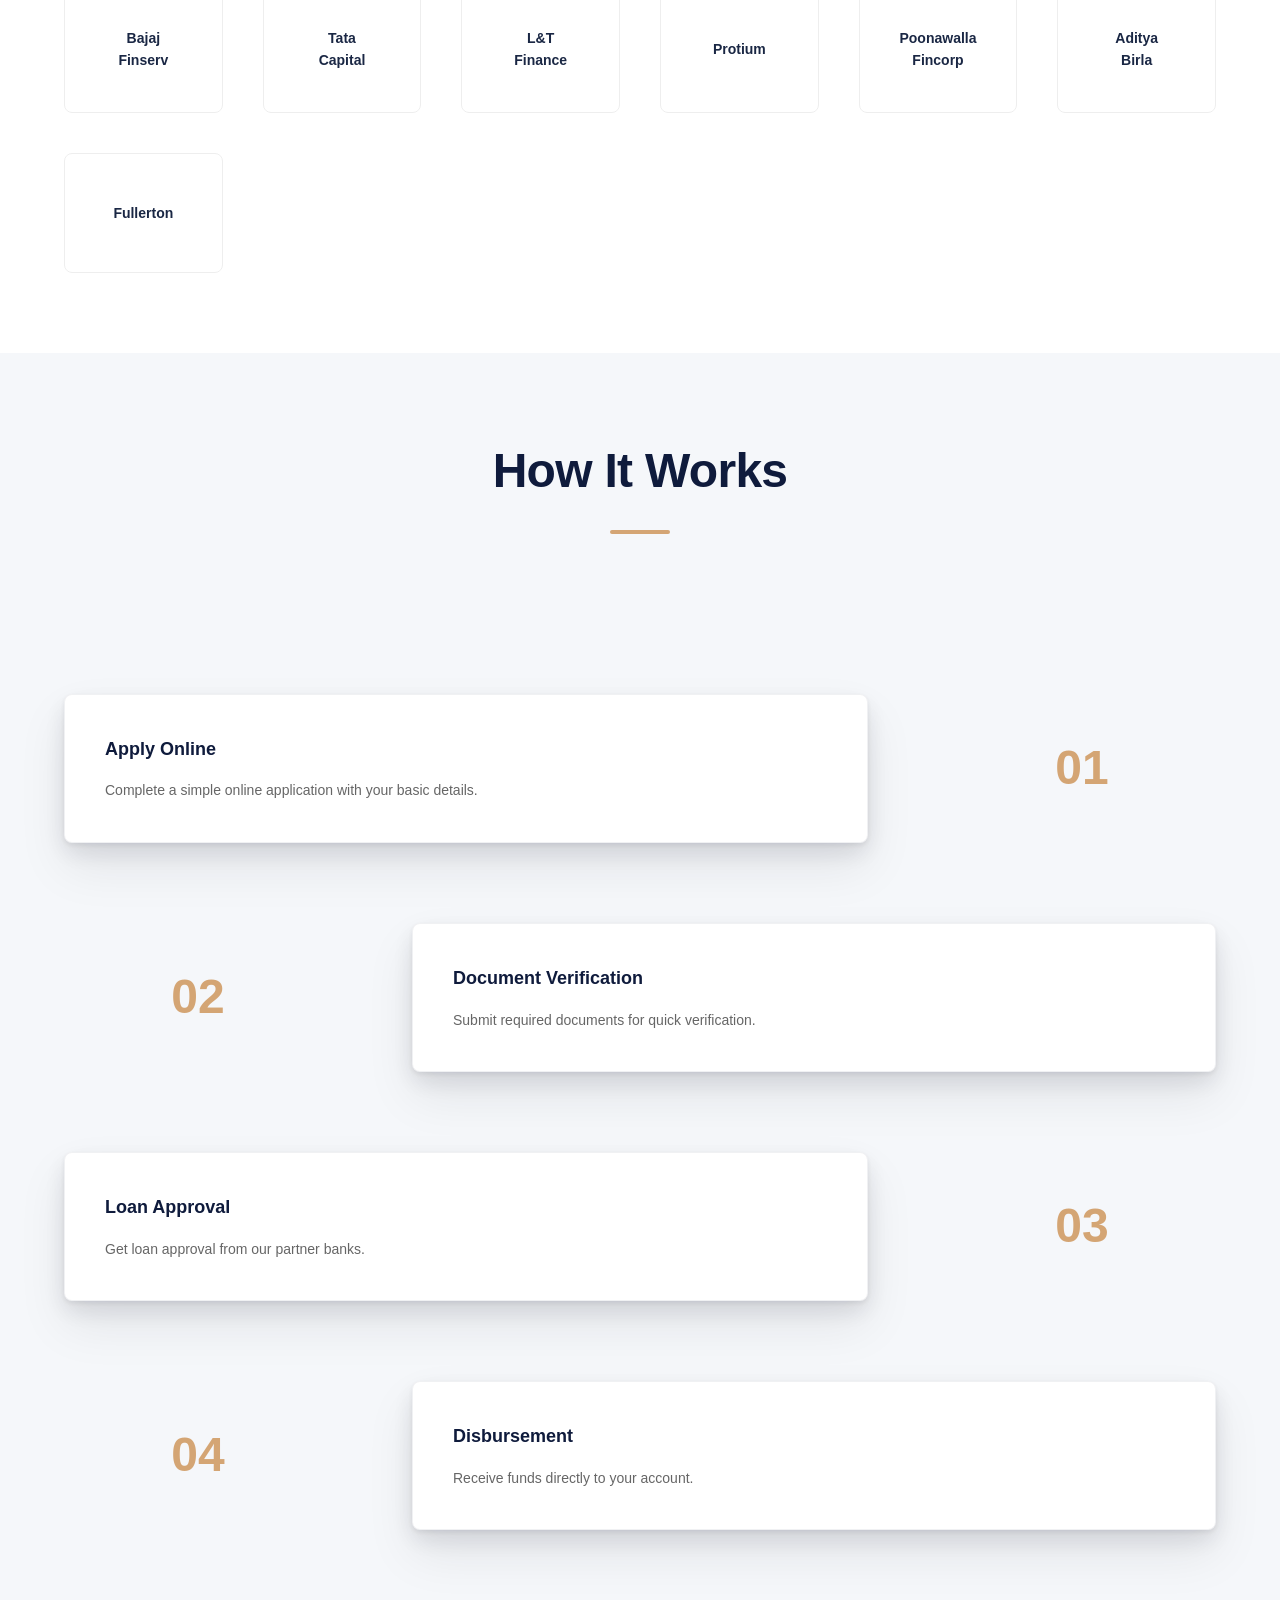
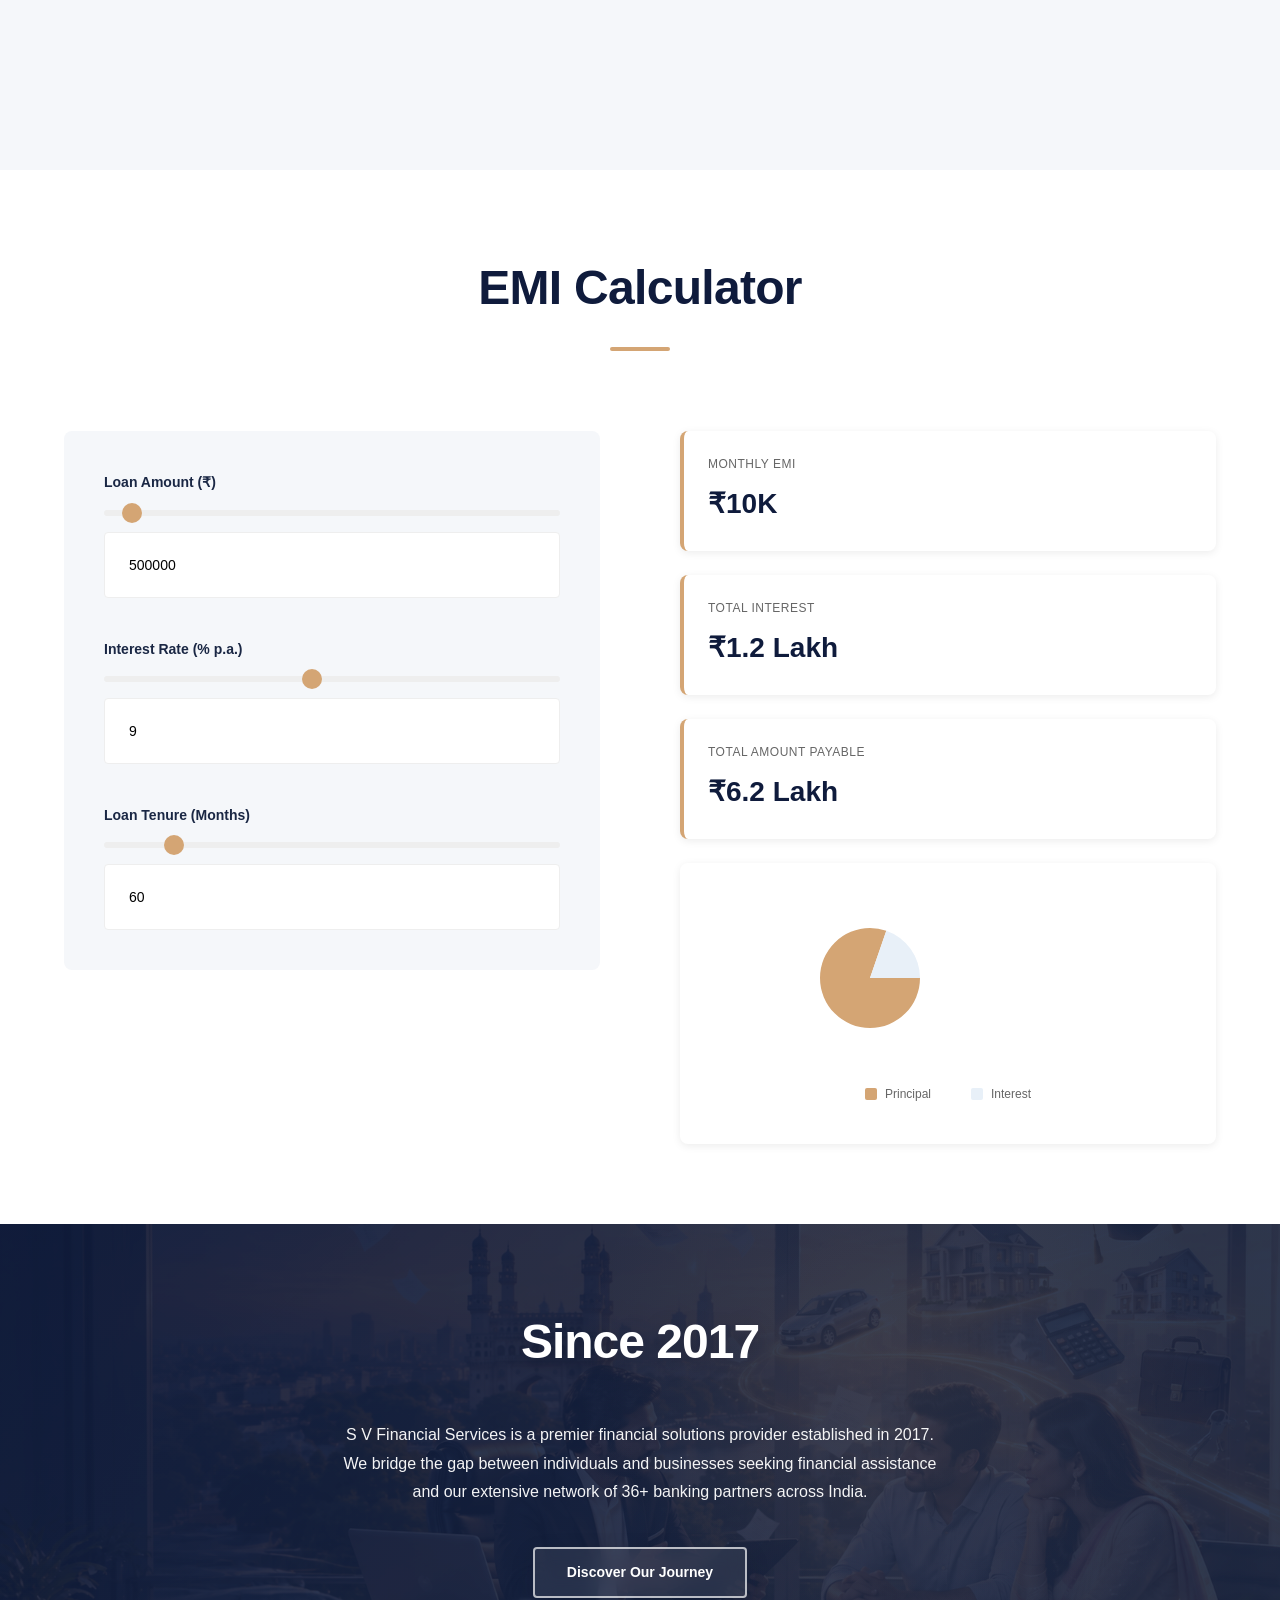
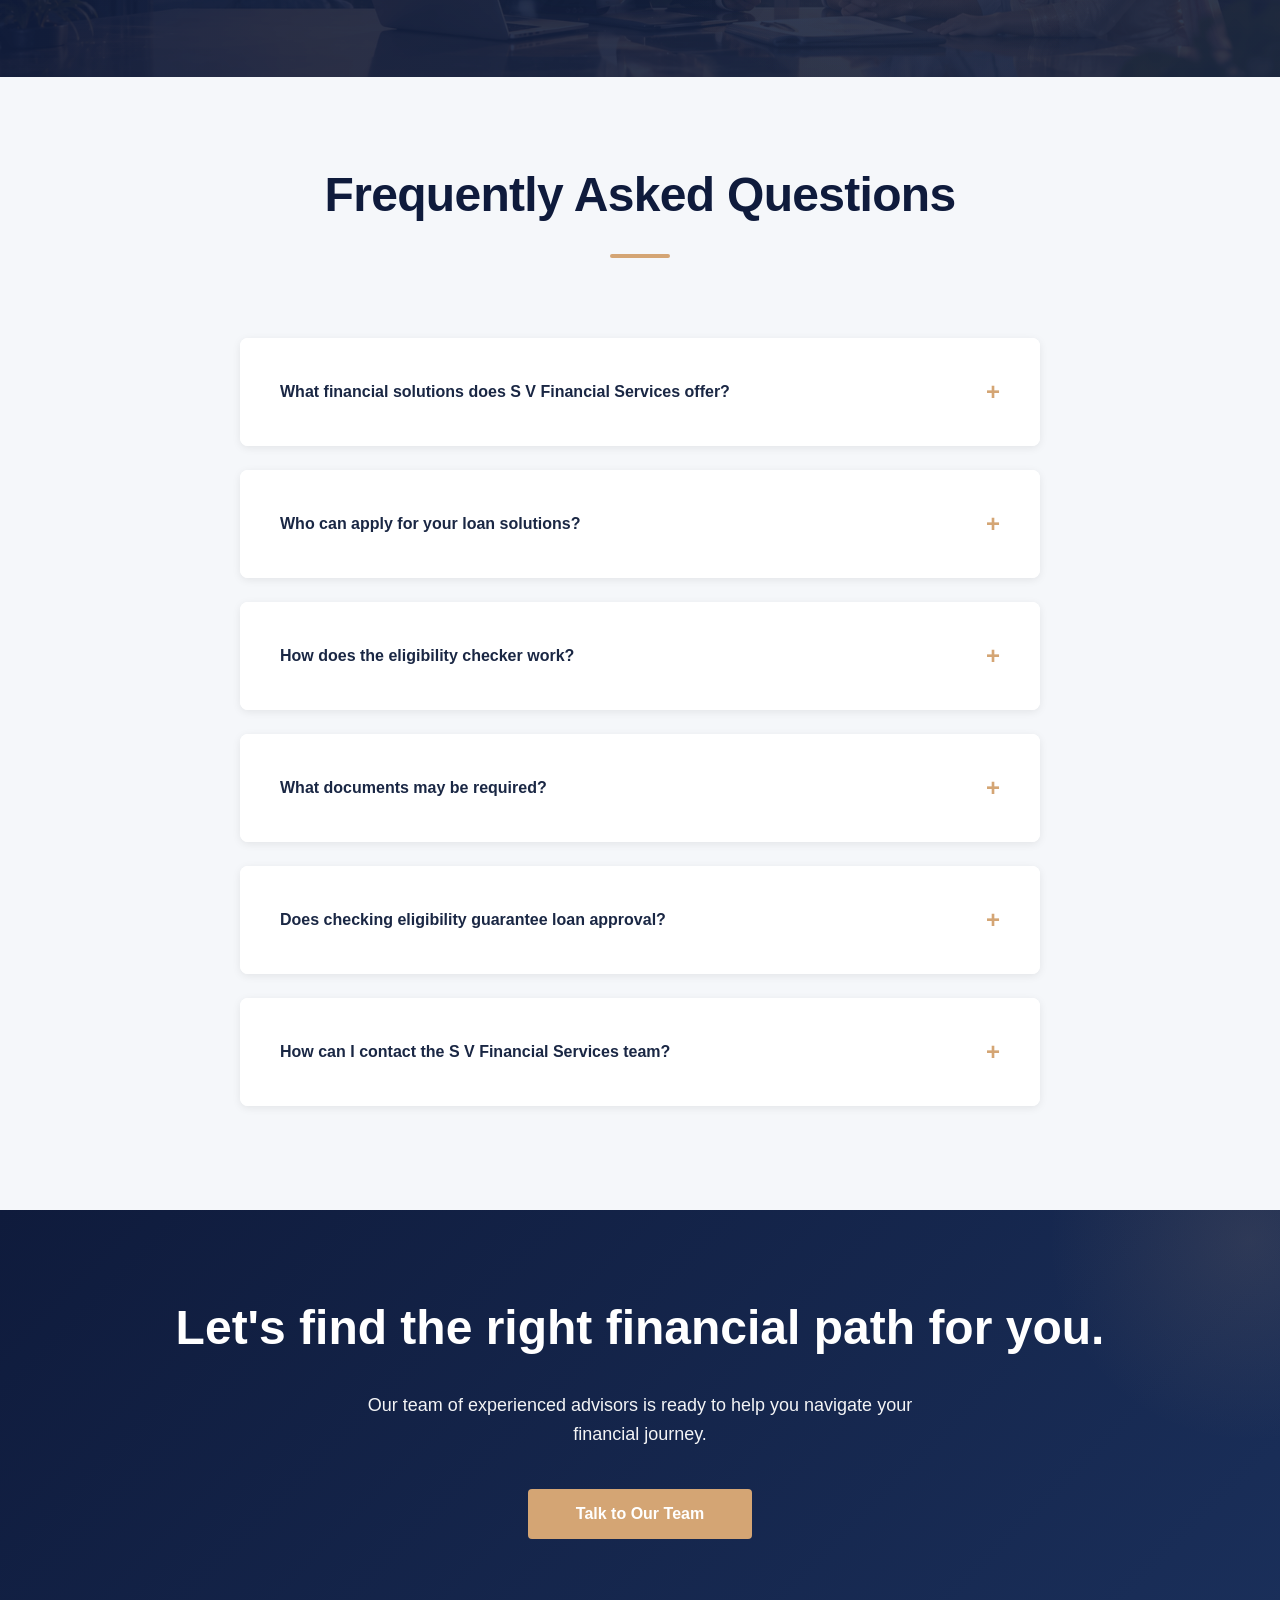
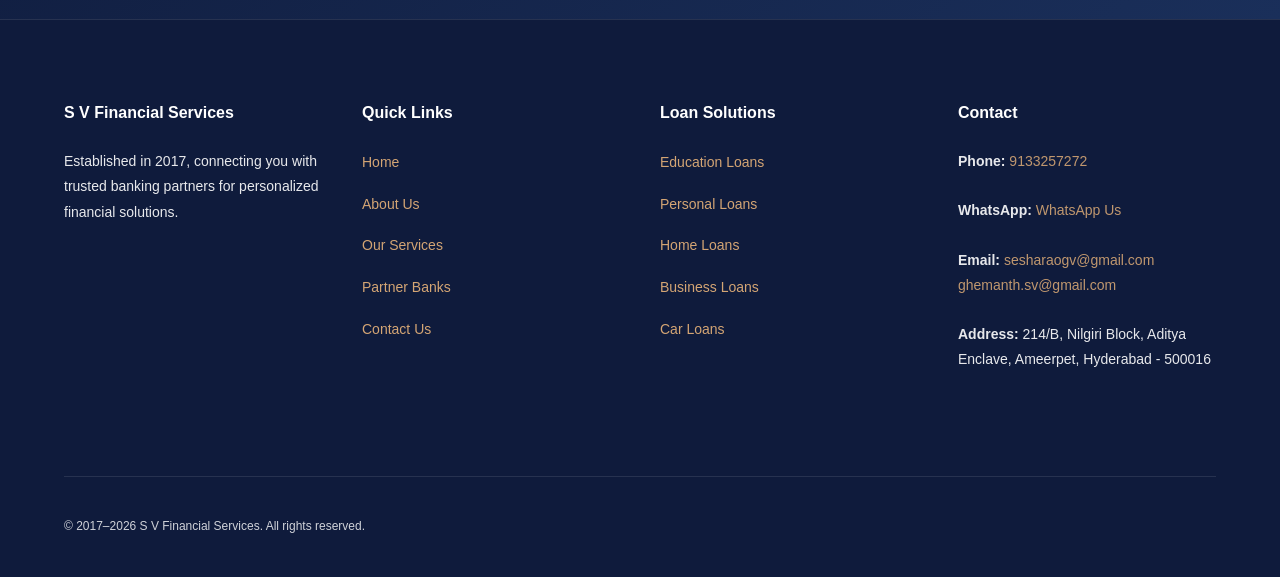
==== commit a92fe3d4: "Add mobile hero and about assets" ====
--- a/index.html
+++ b/index.html
@@ -194,10 +194,11 @@
     <main>
         <!-- SECTION 01: CINEMATIC HERO -->
         <section class="hero hero--parallax" id="home">
-            <video class="hero-video" autoplay muted loop playsinline poster="assets/hero.png">
-                <source src="assets/hero-video.mp4" type="video/mp4">
-                Your browser does not support the video tag.
-            </video>
+           <video class="hero-video" autoplay muted loop playsinline>
+    <source src="assets/hero-video.mp4" type="video/mp4" media="(min-width: 769px)">
+    <source src="assets/mobile/mobile-hero-video.mp4" type="video/mp4" media="(max-width: 768px)">
+    Your browser does not support the video tag.
+</video>
 
             <button class="hero-audio-control" id="heroAudioControl" type="button"
                 aria-label="Turn sound on" aria-pressed="false" title="Turn sound on">
--- a/style.css
+++ b/style.css
@@ -3057,6 +3057,10 @@
         width: 88%;
         max-width: none;
     }
+
+.hero-video {
+       object-fit: cover;
+}
 }
 
 @media (max-width: 360px) {
@@ -3089,3 +3093,41 @@
         height: auto;
     }
 }
+@media (max-width: 768px) {
+    .hero-content {
+        left: 6%;
+        top: calc(50% + 25px);
+        width: 88%;
+        max-width: none;
+        height: 100%;
+        display: flex;
+        flex-direction: column;
+        justify-content: center;
+        padding-bottom: 0;
+        transform: translate3d(0, -50%, 0);
+    }
+
+    .hero-ctas {
+        position: absolute;
+        left: 0;
+        right: 0;
+        bottom: 74px;
+        z-index: 20;
+        display: flex;
+        flex-direction: row;
+        gap: 10px;
+        justify-content: center;
+    }
+
+    .hero-ctas button {
+        flex: 1 1 0;
+        width: auto;
+        min-height: 42px;
+    }
+}
+
+@media (max-width: 768px) {
+    .hero {
+        height: 620px;
+min-height: 620px;
+}
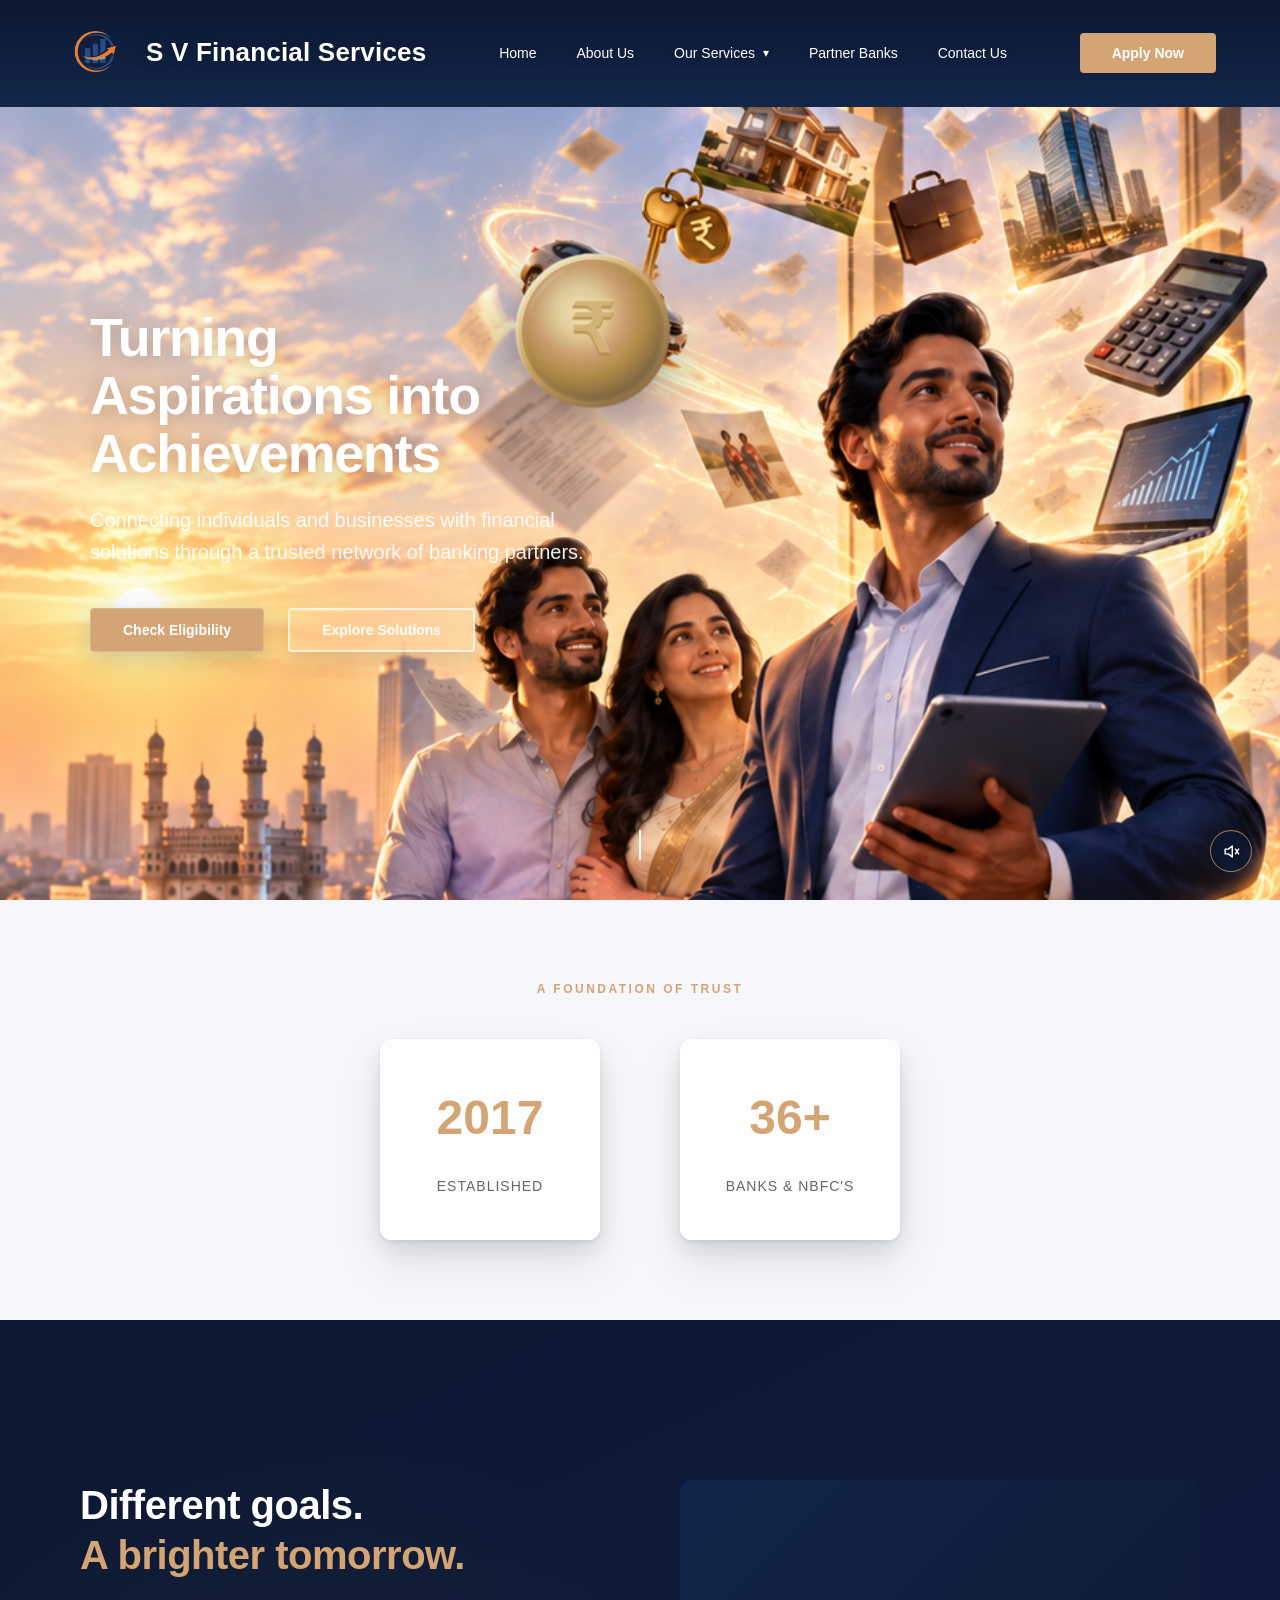
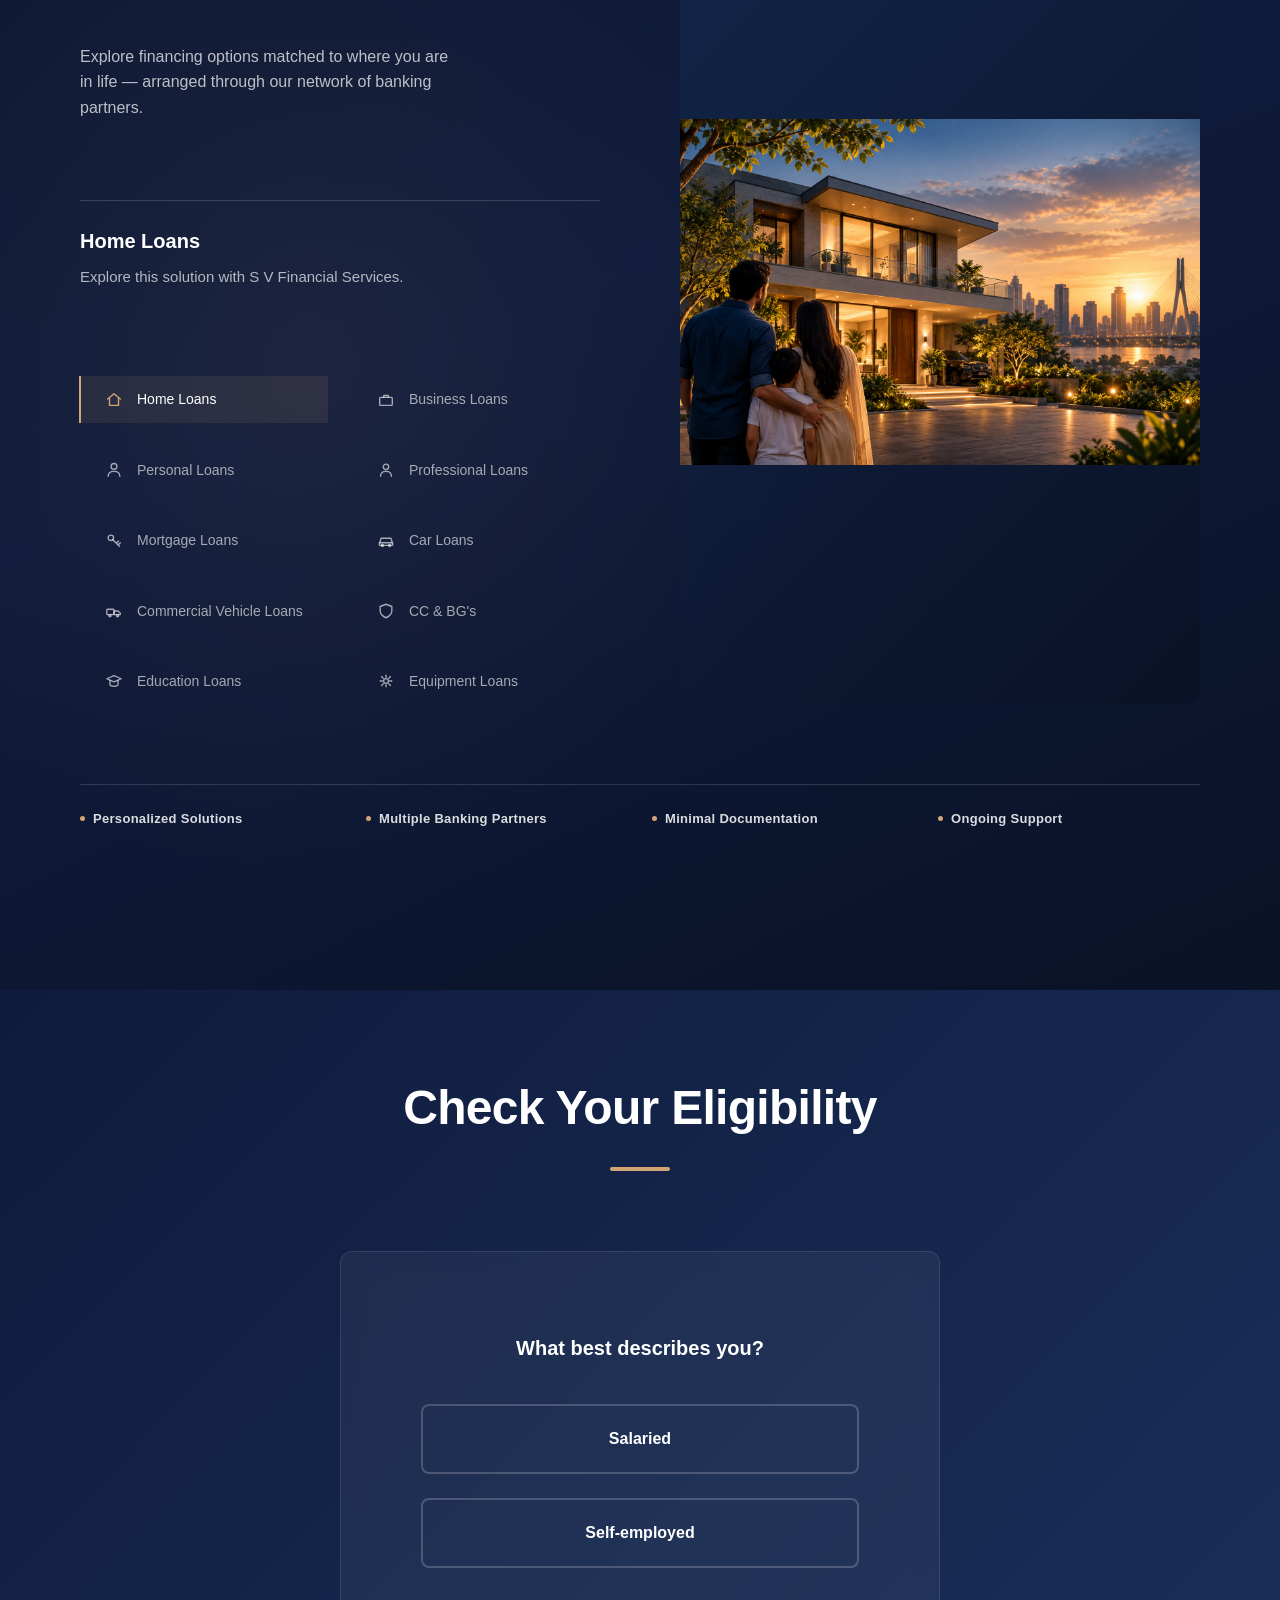
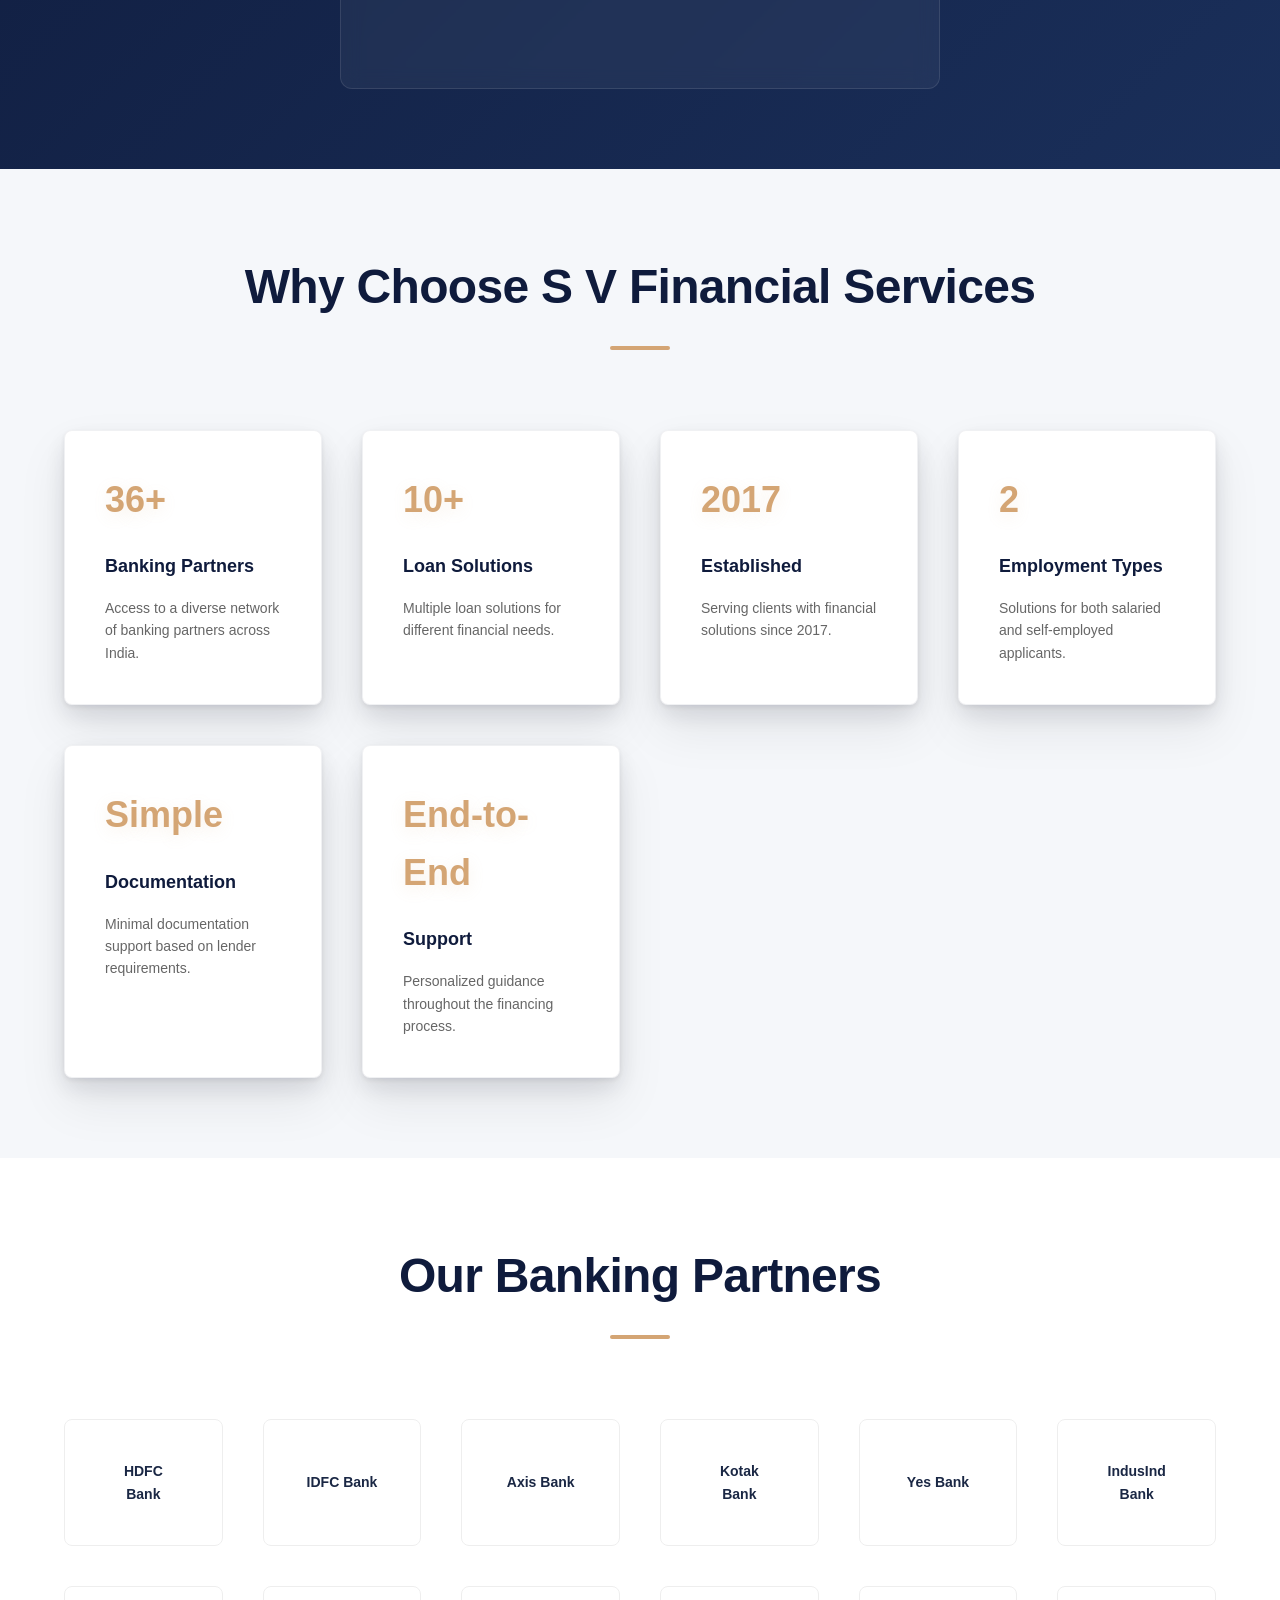
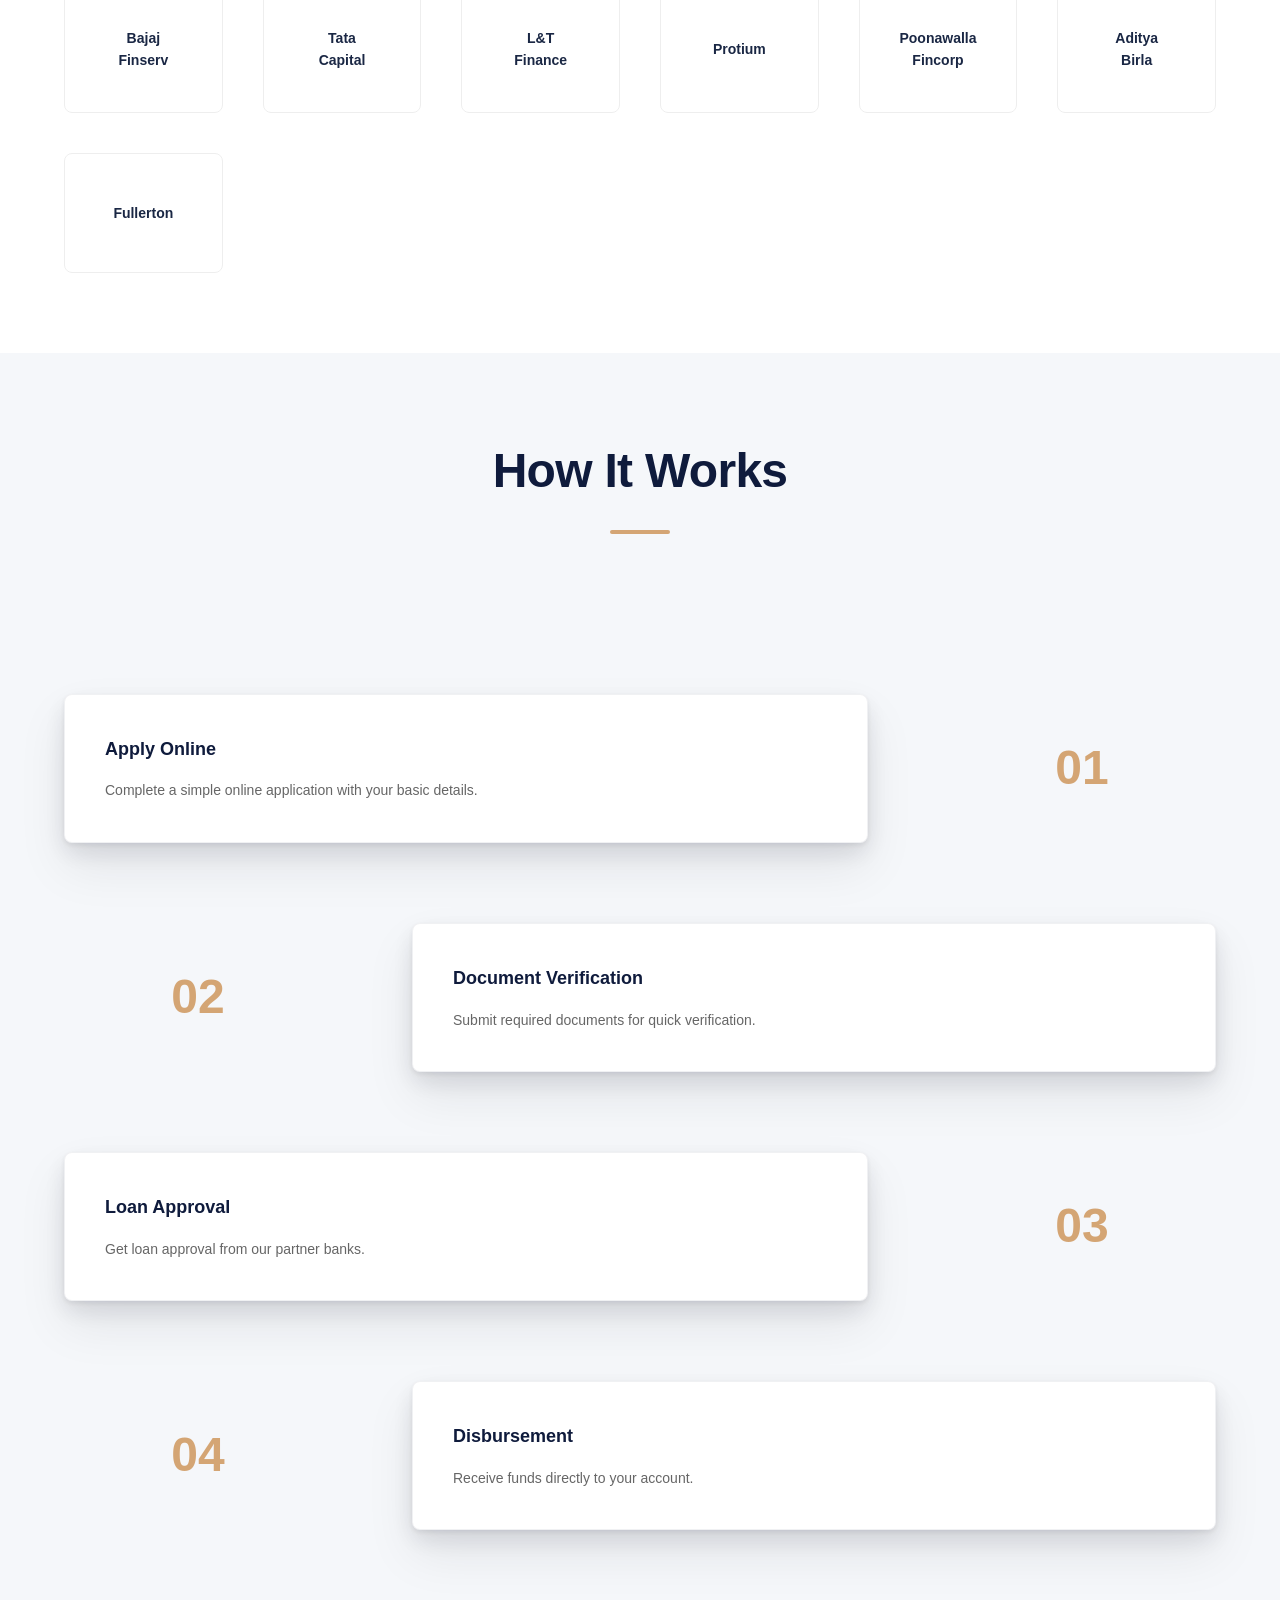
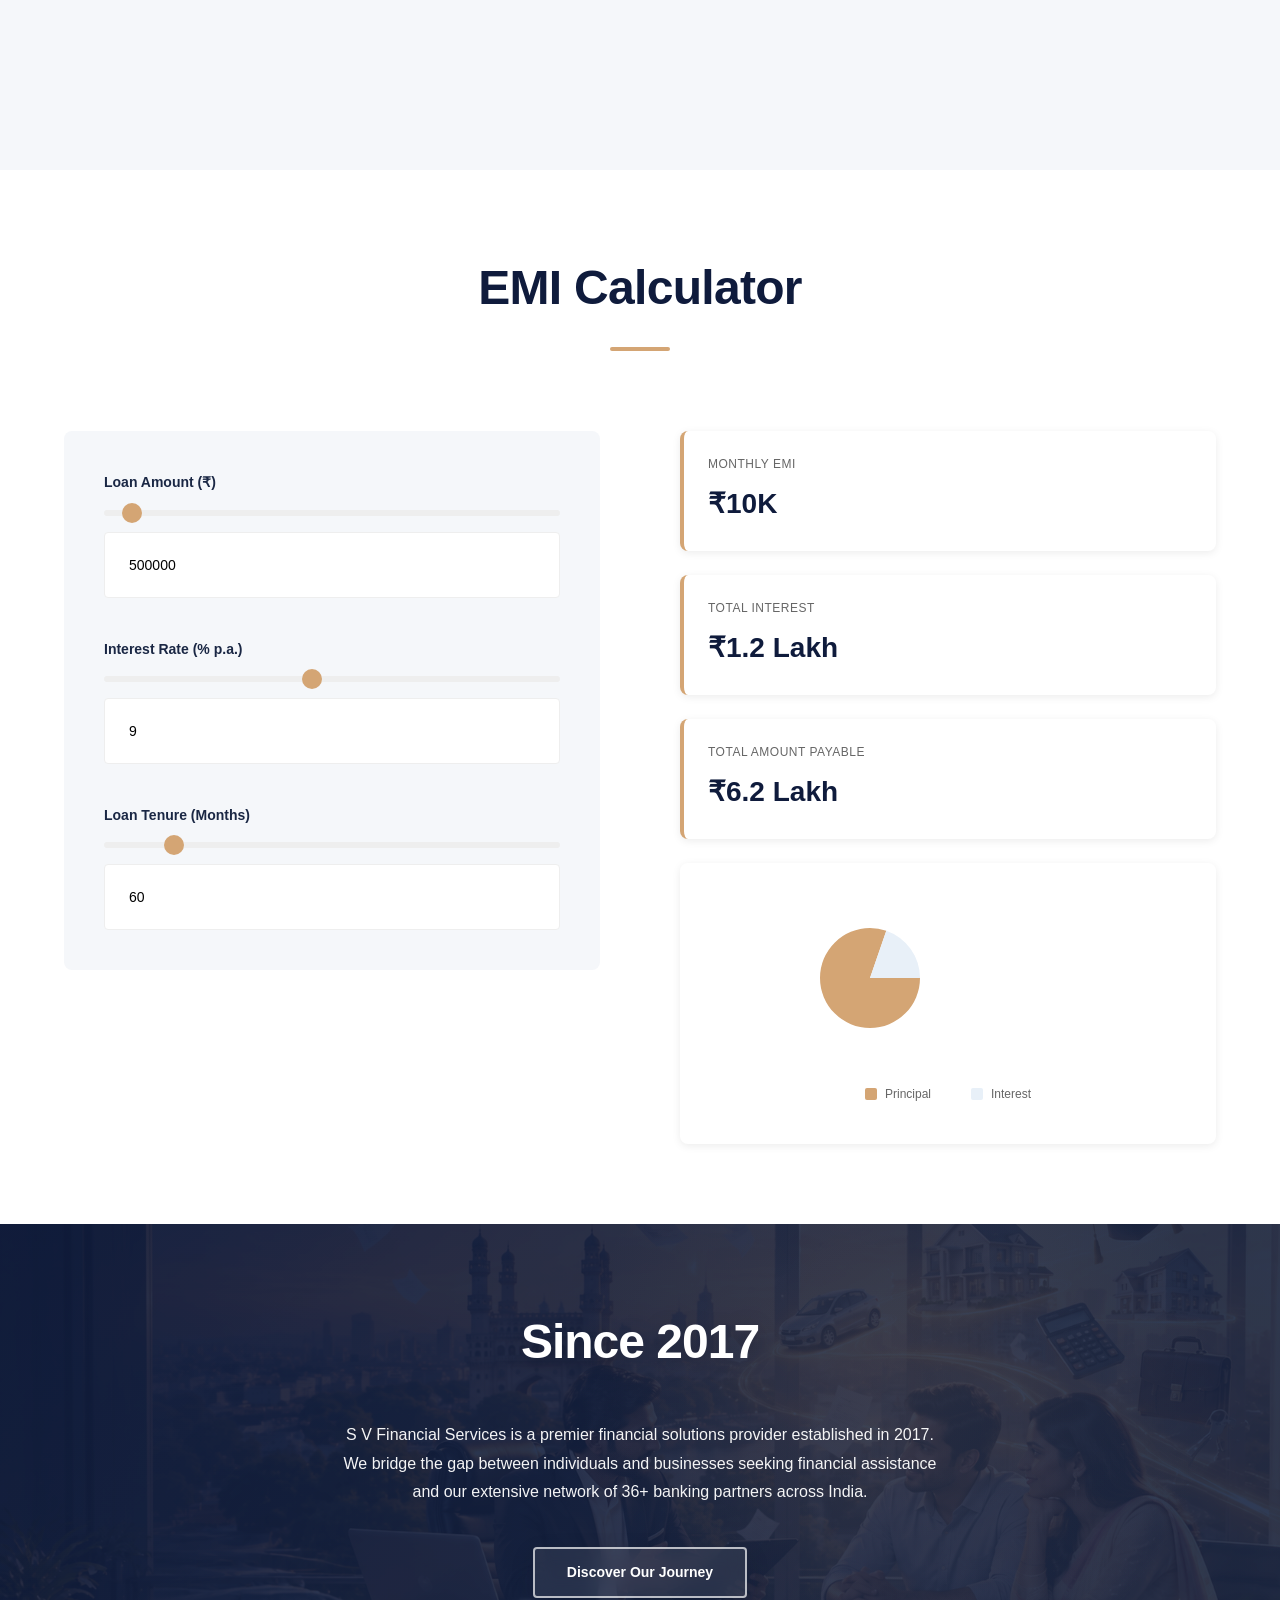
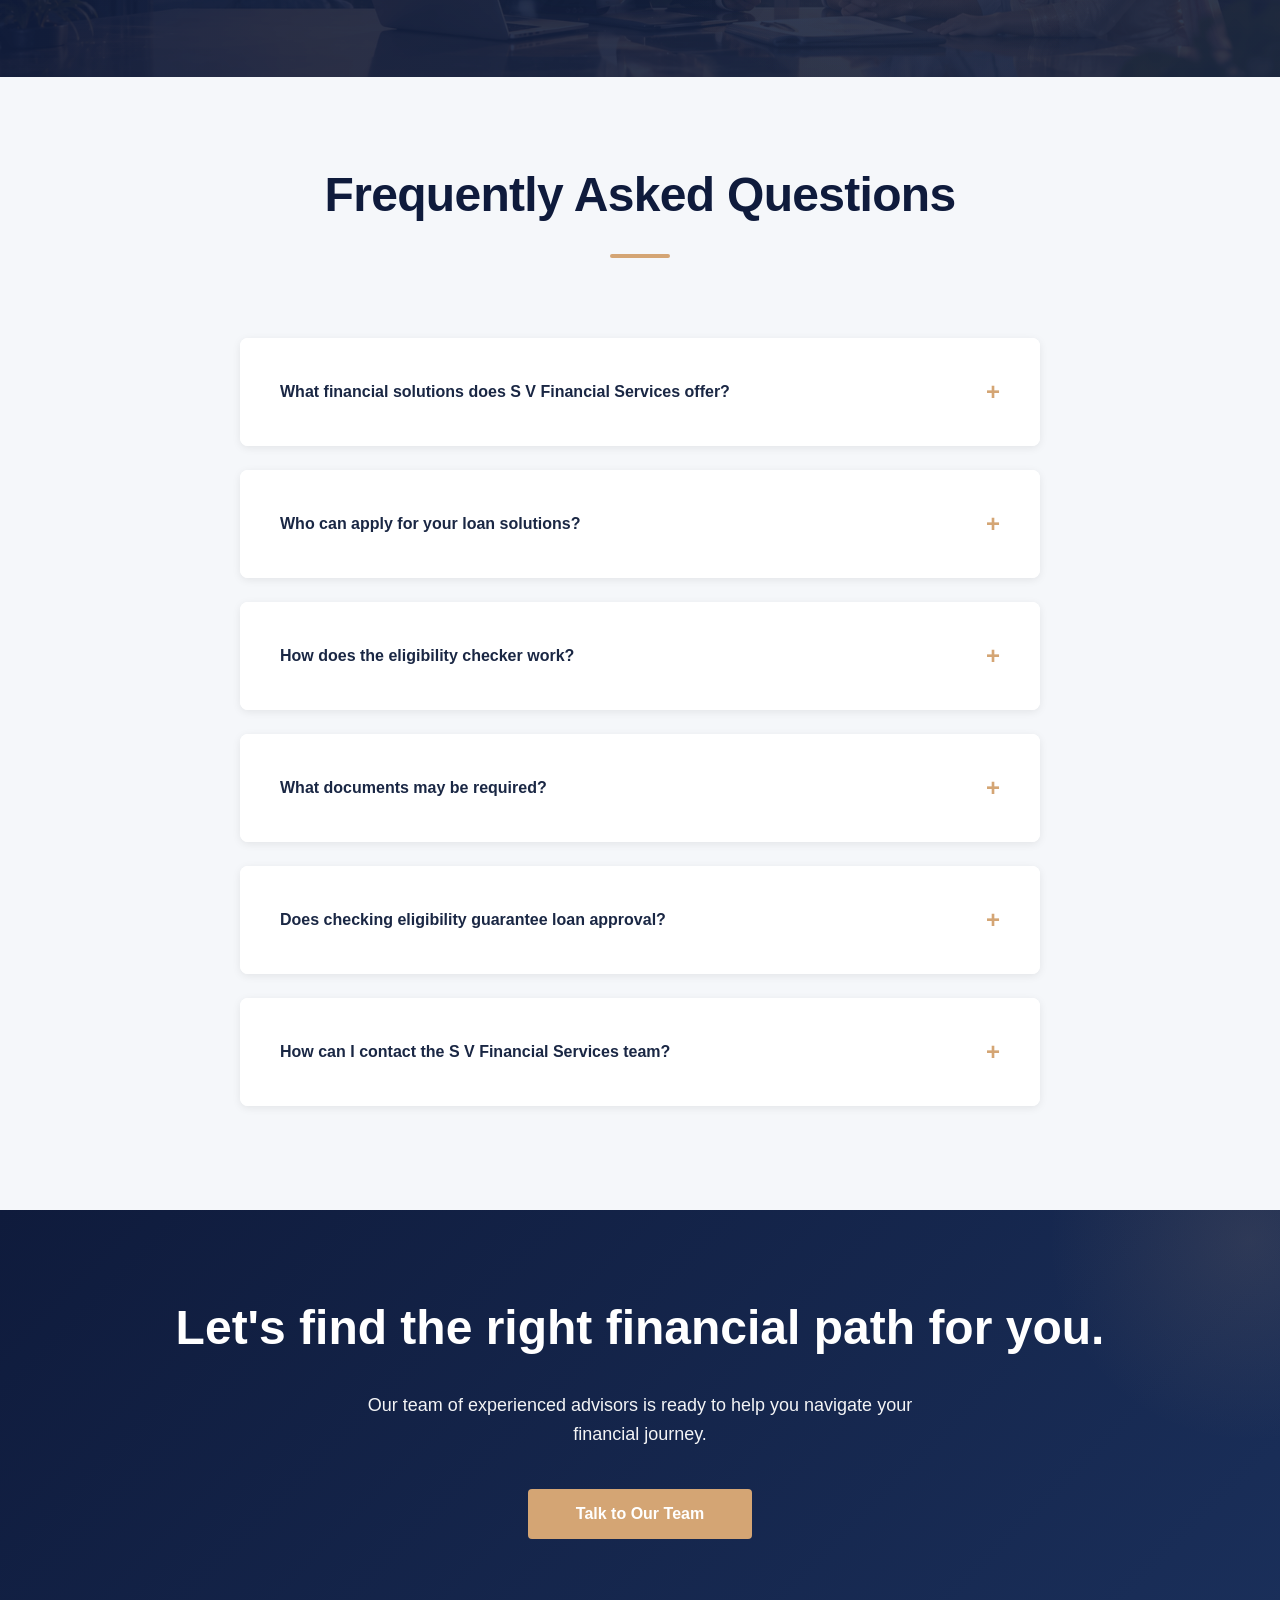
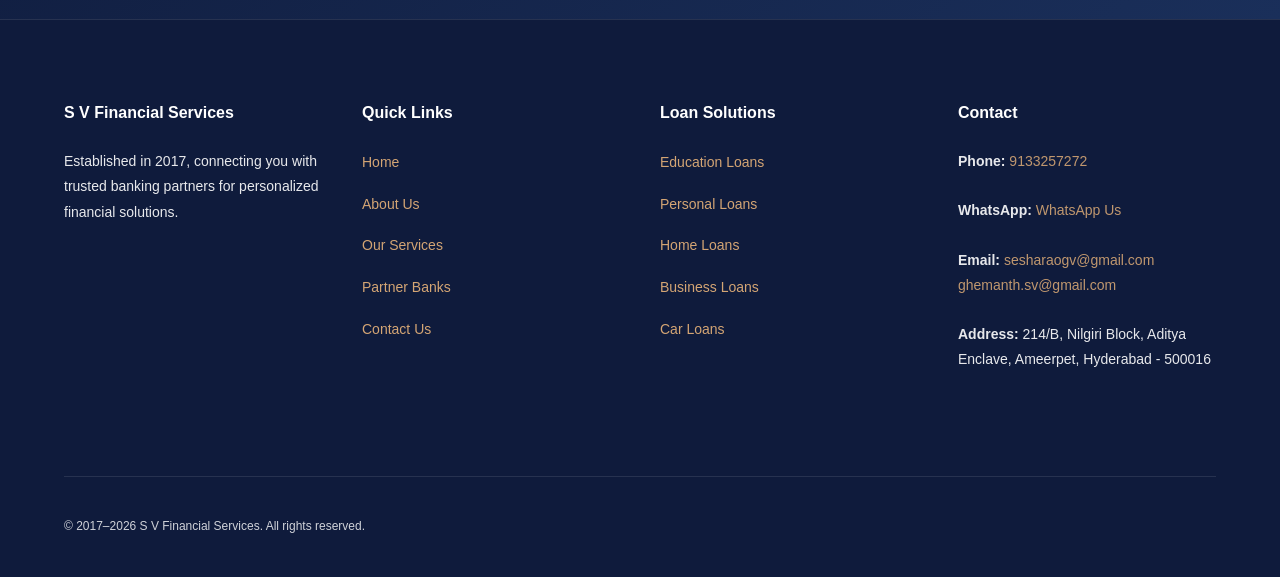
==== commit b6defac4: "Fix mobile hero fallback" ====
--- a/index.html
+++ b/index.html
@@ -213,7 +213,10 @@
                 </svg>
             </button>
             
-            <img src="assets/hero.png" alt="Hero Background" class="hero-fallback">
+            <picture>
+                <source media="(max-width: 768px)" srcset="assets/mobile/mobile-hero-image.png">
+                <img src="assets/hero.png" alt="Hero Background" class="hero-fallback">
+            </picture>
             
             <div class="hero-content">
                <h1 class="hero-title hero-title--refined">
